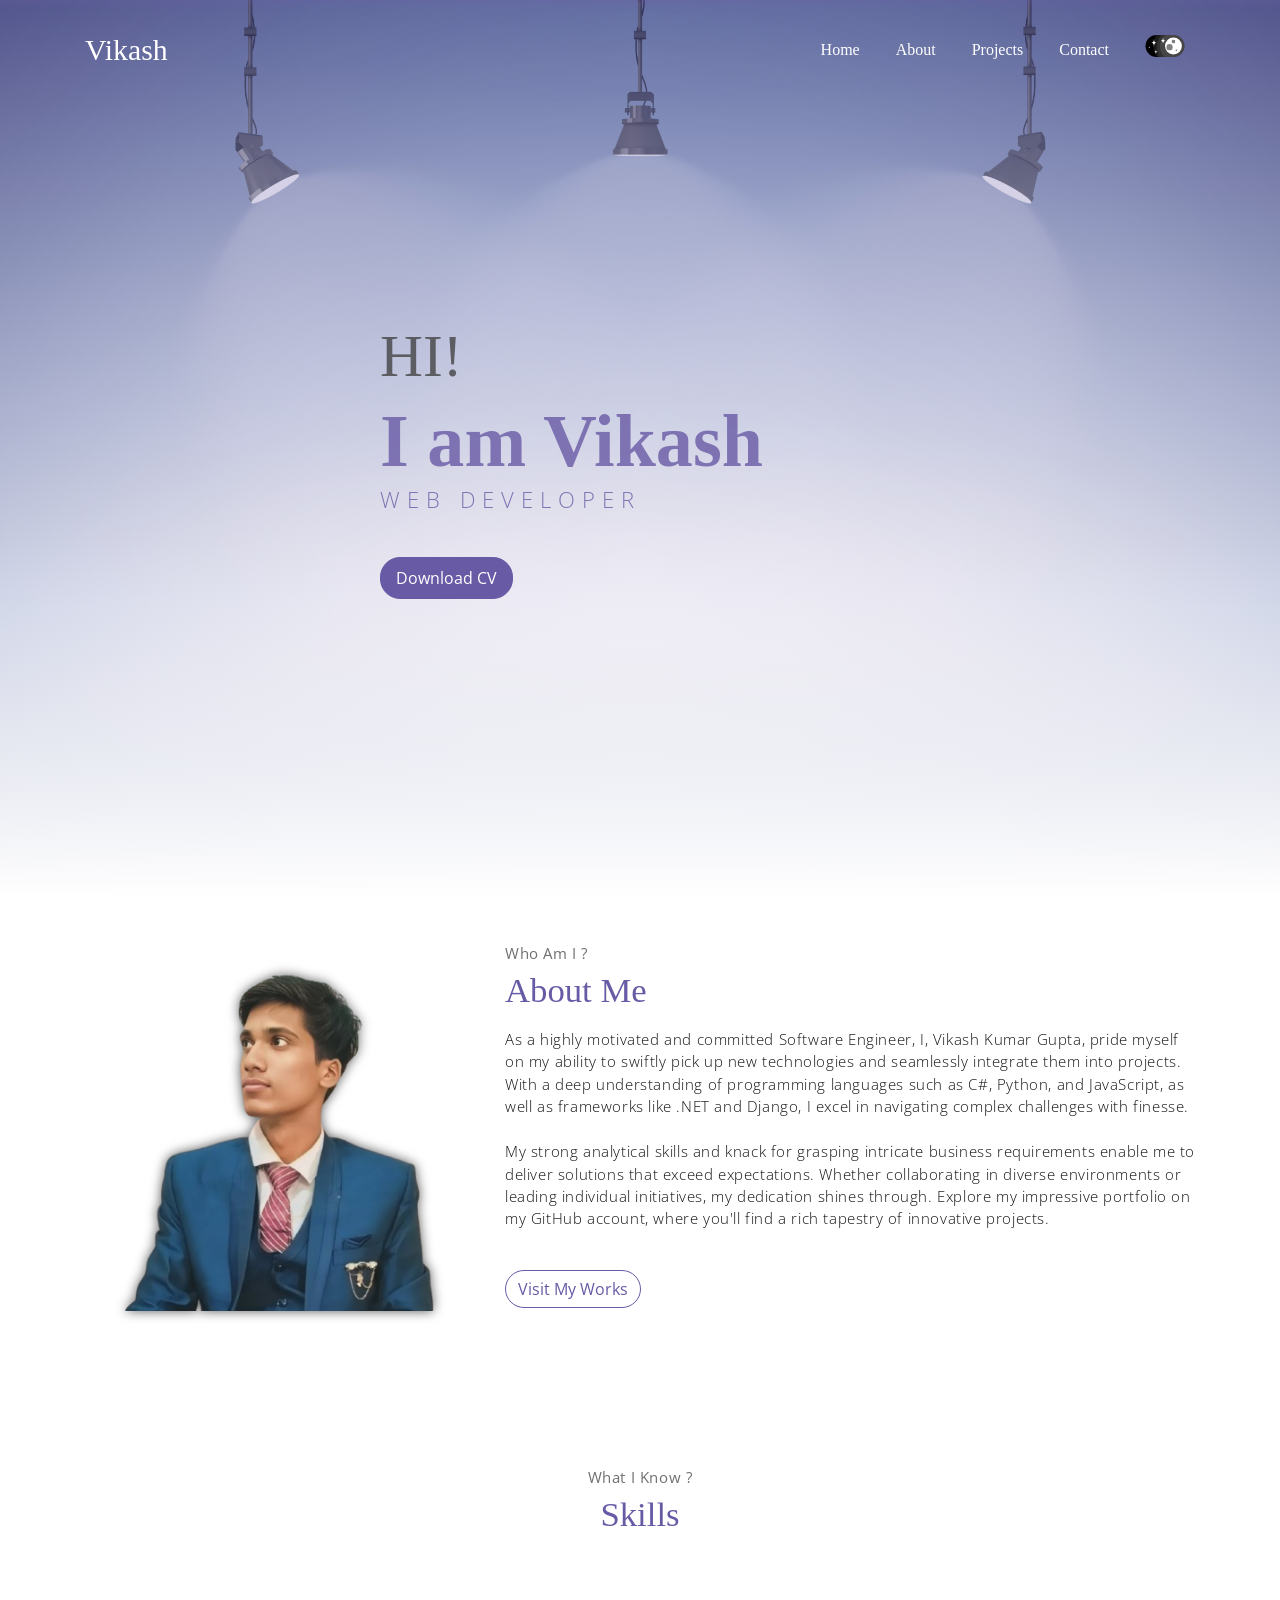
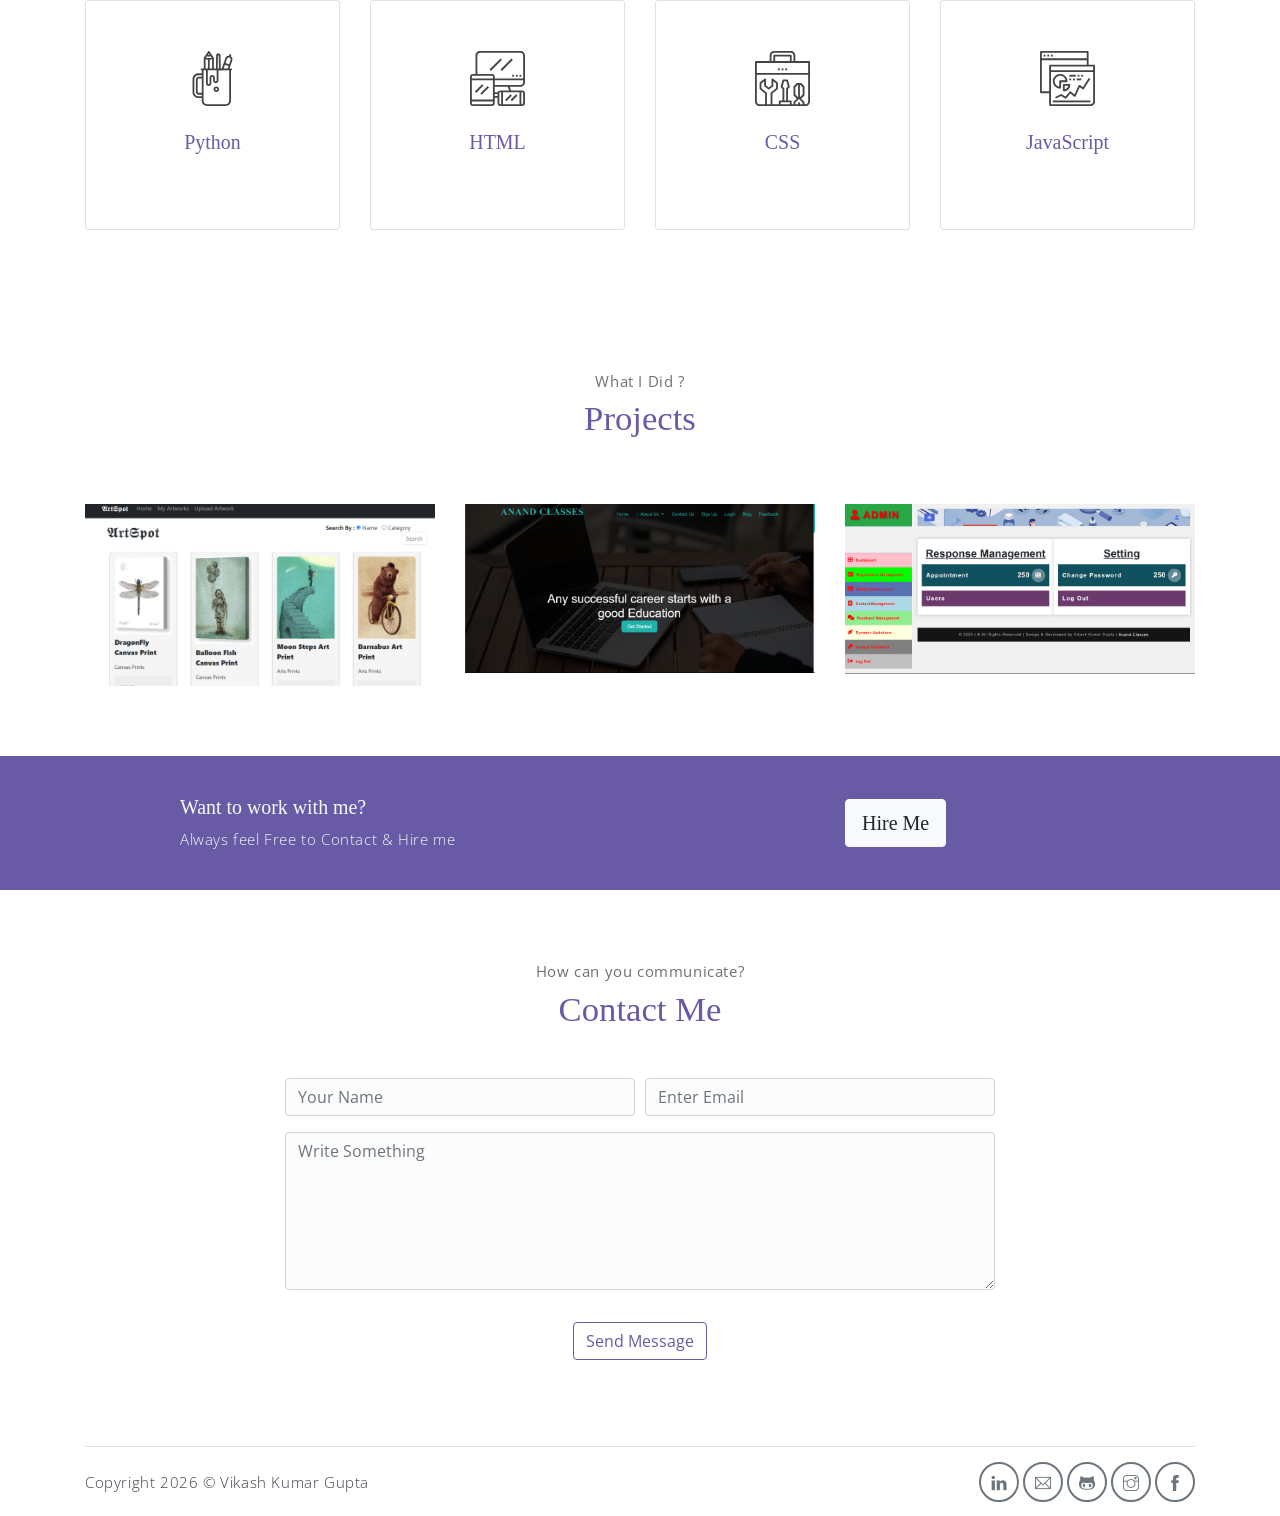
==== index.html @ 99cee287 "first commit" ====
<!DOCTYPE html>
<html lang="en">

<head>
    <meta charset="utf-8">
    <meta name="viewport" content="width=device-width, initial-scale=1, shrink-to-fit=no">
    <meta name="description" content="Vikash Kumar Gupta">
    <!-- <link rel="icon" href="assets/imgs/man.png"> -->
    <link rel="icon" href="assets/imgs/profile.png">
    <meta name="author" content="Devcrud">
    <title>Vikash Kumar Gupta</title>
    <!-- font icons -->
    <link rel="stylesheet" href="assets/vendors/themify-icons/css/themify-icons.css">
    <!-- Bootstrap + Meyawo main styles -->
    <link rel="stylesheet" href="assets/css/style.css">
    <link rel="stylesheet" href="assets/css/styleadv.css">
    <link rel="stylesheet" href="assets/css/styledarkbtn.css">
</head>

<body data-spy="scroll" data-target=".navbar" data-offset="40" id="home">

    <!-- Page Navbar -->
    <nav class="custom-navbar" data-spy="affix" data-offset-top="20">
        <div class="container">
            <a class="logo" href="https://vikashkumargupta.netlify.app">Vikash</a>
            <ul class="nav">
                <li class="item">
                    <a class="link" href="#home">Home</a>
                </li>
                <li class="item">
                    <a class="link" href="#about">About</a>
                </li>
                <li class="item">
                    <a class="link" href="#portfolio">Projects</a>
                </li>
                <li class="item">
                    <a class="link" href="#contact">Contact</a>
                </li>
              



                <li>
                    <!-- dark mood code start here -->
                    <!-- From Uiverse.io by RiccardoRapelli -->
                    <label class="switch">
                        <input id="darkToggle" type="checkbox" checked="darkTheme" />
                        <div class="slider round">
                            <div class="sun-moon">
                                <svg id="moon-dot-1" class="moon-dot" viewBox="0 0 100 100">
                                    <circle cx="50" cy="50" r="50"></circle>
                                </svg>
                                <svg id="moon-dot-2" class="moon-dot" viewBox="0 0 100 100">
                                    <circle cx="50" cy="50" r="50"></circle>
                                </svg>
                                <svg id="moon-dot-3" class="moon-dot" viewBox="0 0 100 100">
                                    <circle cx="50" cy="50" r="50"></circle>
                                </svg>
                                <svg id="light-ray-1" class="light-ray" viewBox="0 0 100 100">
                                    <circle cx="50" cy="50" r="50"></circle>
                                </svg>
                                <svg id="light-ray-2" class="light-ray" viewBox="0 0 100 100">
                                    <circle cx="50" cy="50" r="50"></circle>
                                </svg>
                                <svg id="light-ray-3" class="light-ray" viewBox="0 0 100 100">
                                    <circle cx="50" cy="50" r="50"></circle>
                                </svg>

                                <svg id="cloud-1" class="cloud-dark" viewBox="0 0 100 100">
                                    <circle cx="50" cy="50" r="50"></circle>
                                </svg>
                                <svg id="cloud-2" class="cloud-dark" viewBox="0 0 100 100">
                                    <circle cx="50" cy="50" r="50"></circle>
                                </svg>
                                <svg id="cloud-3" class="cloud-dark" viewBox="0 0 100 100">
                                    <circle cx="50" cy="50" r="50"></circle>
                                </svg>
                                <svg id="cloud-4" class="cloud-light" viewBox="0 0 100 100">
                                    <circle cx="50" cy="50" r="50"></circle>
                                </svg>
                                <svg id="cloud-5" class="cloud-light" viewBox="0 0 100 100">
                                    <circle cx="50" cy="50" r="50"></circle>
                                </svg>
                                <svg id="cloud-6" class="cloud-light" viewBox="0 0 100 100">
                                    <circle cx="50" cy="50" r="50"></circle>
                                </svg>
                            </div>
                            <div class="stars">
                                <svg id="star-1" class="star" viewBox="0 0 20 20">
                                    <path
                                        d="M 0 10 C 10 10,10 10 ,0 10 C 10 10 , 10 10 , 10 20 C 10 10 , 10 10 , 20 10 C 10 10 , 10 10 , 10 0 C 10 10,10 10 ,0 10 Z">
                                    </path>
                                </svg>
                                <svg id="star-2" class="star" viewBox="0 0 20 20">
                                    <path
                                        d="M 0 10 C 10 10,10 10 ,0 10 C 10 10 , 10 10 , 10 20 C 10 10 , 10 10 , 20 10 C 10 10 , 10 10 , 10 0 C 10 10,10 10 ,0 10 Z">
                                    </path>
                                </svg>
                                <svg id="star-3" class="star" viewBox="0 0 20 20">
                                    <path
                                        d="M 0 10 C 10 10,10 10 ,0 10 C 10 10 , 10 10 , 10 20 C 10 10 , 10 10 , 20 10 C 10 10 , 10 10 , 10 0 C 10 10,10 10 ,0 10 Z">
                                    </path>
                                </svg>
                                <svg id="star-4" class="star" viewBox="0 0 20 20">
                                    <path
                                        d="M 0 10 C 10 10,10 10 ,0 10 C 10 10 , 10 10 , 10 20 C 10 10 , 10 10 , 20 10 C 10 10 , 10 10 , 10 0 C 10 10,10 10 ,0 10 Z">
                                    </path>
                                </svg>
                            </div>
                        </div>
                    </label>
                    <!-- dark mood btm code end here -->

                </li>


                <!-- <li class="item ml-md-3">
                    <a href="components.html" class="btn btn-primary">Components</a>
                </li> -->
            </ul>
            <a href="javascript:void(0)" id="nav-toggle" class="hamburger hamburger--elastic">
                <div class="hamburger-box">
                    <div class="hamburger-inner"></div>
                </div>
            </a>
        </div>
    </nav><!-- End of Page Navbar -->

    <!-- page header -->
    <header id="home" class="header">
        <div class="overlay"></div>
        <div class="header-content container">
            <h1 class="header-title">
                <span class="up">HI!</span>
                <span class="down">I am Vikash</span>
            </h1>
            <p class="header-subtitle"> WEB DEVELOPER</p>

            <a href="assets/pdf/VIKASH KUMAR GUPTA RESUME.pdf" download="assets/pdf/VIKASH KUMAR GUPTA RESUME.pdf">
                <button class="btn btn-primary">Download CV</button></a>
        </div>
    </header><!-- end of page header -->

    <!-- about section -->
    <section class="section pt-0" id="about">
        <!-- container -->
        <div class="container text-center">
            <!-- about wrapper -->
            <div class="about">
                <div class="about-img-holder">
                    <img src="assets/imgs/profile.png" class="about-img" style="filter:drop-shadow(0px 0px 6px#555)"
                        alt="VIKASH KUMAR GUPTA">
                </div>

                <div class="about-caption">
                    <br>
                    <p class="section-subtitle">Who Am I ?</p>
                    <h2 class="section-title mb-3">About Me</h2>
                    <p>
                        As a highly motivated and committed Software Engineer, I, Vikash Kumar Gupta, pride myself on my
                        ability to swiftly pick up new technologies and seamlessly integrate them into projects. With a
                        deep understanding of programming languages such as C#, Python, and JavaScript, as well as
                        frameworks like .NET and Django, I excel in navigating complex challenges with finesse.
                        <br><br>
                        My strong analytical skills and knack for grasping intricate business requirements enable me to
                        deliver solutions that exceed expectations. Whether collaborating in diverse environments or
                        leading individual initiatives, my dedication shines through. Explore my impressive portfolio on
                        my GitHub account, where you'll find a rich tapestry of innovative projects.
                    </p>
                    <a href="https://github.com/Vikashkgupta"> <button
                            class="btn-rounded btn btn-outline-primary mt-4">Visit My Works</button></a>
                </div>

            </div>
            <!-- end of about wrapper -->
        </div><!-- end of container -->
    </section> <!-- end of about section -->

    <!-- service section -->
    <section class="section" id="service">
        <div class="container text-center">
            <p class="section-subtitle">What I Know ?</p>
            <h6 class="section-title mb-6">Skills</h6>
            <!-- row -->
            <div class="row">
                <div class="col-md-6 col-lg-3">
                    <div class="service-card">
                        <div class="body">
                            <img src="assets/imgs/pencil-case.svg" alt="html" class="icon">
                            <h6 class="title">Python</h6>
                            <p class="subtitle">Python, Django, TKinter</p>
                        </div>
                    </div>
                </div>
                <div class="col-md-6 col-lg-3">
                    <div class="service-card">
                        <div class="body">
                            <img src="assets/imgs/responsive.svg" alt="python" class="icon">
                            <h6 class="title">HTML</h6>
                            <p class="subtitle">HTML5, Semantic HTML</p>
                        </div>
                    </div>
                </div>
                <div class="col-md-6 col-lg-3">
                    <div class="service-card">
                        <div class="body">
                            <img src="assets/imgs/toolbox.svg" alt="css" class="icon">
                            <h6 class="title">CSS</h6>
                            <p class="subtitle">CSS3, Bootstrap, Talwind CSS</p>
                        </div>
                    </div>
                </div>
                <div class="col-md-6 col-lg-3">
                    <div class="service-card">
                        <div class="body">
                            <img src="assets/imgs/analytics.svg" alt="js" class="icon">
                            <h6 class="title">JavaScript</h6>
                            <p class="subtitle">Core JS, React JS, Node JS, Next JS</p>
                        </div>
                    </div>
                </div>
            </div><!-- end of row -->
        </div>
    </section><!-- end of service section -->

    <!-- portfolio section -->
    <section class="section" id="portfolio">
        <div class="container text-center">
            <p class="section-subtitle">What I Did ?</p>
            <h6 class="section-title mb-6">Projects</h6>
            <!-- row -->
            <div class="row">



                <div class="col-md-4">
                    <a href="https://github.com/Vikashkgupta/ArtSpot" class="portfolio-card">
                        <img class="portfolio-card-img" src="assets/imgs/artspotss.png" class="img-responsive rounded"
                            alt="Download free bootstrap 4 landing page, free boootstrap 4 templates, Download free bootstrap 4.1 landing page, free boootstrap 4.1.1 templates, meyawo Landing page">
                        <span class="portfolio-card-overlay">
                            <span class="portfolio-card-caption">
                                <h4>ArtSpot</h5>
                                    <p class="font-weight-normal">Website</p>
                            </span>
                        </span>
                    </a>
                </div>

                <div class="col-md-4">
                    <a href="https://github.com/Vikashkgupta/Anand-Classes" class="portfolio-card">
                        <img src="assets/imgs/anandss.png" class="portfolio-card-img"
                            alt="Download free bootstrap 4 landing page, free boootstrap 4 templates, Download free bootstrap 4.1 landing page, free boootstrap 4.1.1 templates, meyawo Landing page">
                        <span class="portfolio-card-overlay">
                            <span class="portfolio-card-caption">
                                <h4>Anand Classes</h5>
                                    <p class="font-weight-normal">Website</p>
                            </span>
                        </span>
                    </a>
                </div>


                <div class="col-md-4">
                    <a href="https://github.com/Vikashkgupta/E-Village" class="portfolio-card">
                        <img class="portfolio-card-img" src="assets/imgs/evillagess.png" class="img-responsive rounded"
                            alt="Download free bootstrap 4 landing page, free boootstrap 4 templates, Download free bootstrap 4.1 landing page, free boootstrap 4.1.1 templates, meyawo Landing page">
                        <span class="portfolio-card-overlay">
                            <span class="portfolio-card-caption">
                                <h4>E-Village</h5>
                                    <p class="font-weight-normal">Website</p>
                            </span>
                        </span>
                    </a>
                </div>


            </div><!-- end of row -->
        </div><!-- end of container -->
    </section> <!-- end of portfolio section -->






    <!-- pricing section -->



    <!-- end of pricing section -->

    <!-- section -->
    <section class="section-sm bg-primary">
        <!-- container -->
        <div class="container text-center text-sm-left">
            <!-- row -->
            <div class="row align-items-center">
                <div class="col-sm offset-md-1 mb-4 mb-md-0">
                    <h6 class="title text-light">Want to work with me?</h6>
                    <p class="m-0 text-light">Always feel Free to Contact & Hire me</p>
                </div>
                <div class="col-sm offset-sm-2 offset-md-3">
                    <button onclick="location.href='mailto:vikashkumargupta1000@gmail.com'"
                        class="btn btn-lg my-font btn-light rounded">Hire Me</button>
                </div>
            </div> <!-- end of row -->
        </div> <!-- end of container -->
    </section> <!-- end of section -->

    <!-- testimonial section -->



    <!-- end of testimonial section -->

    <!-- blog section -->


    <!-- end of blog section -->





    <!-- contact section -->
    <section class="section" id="contact">
        <div class="container text-center">
            <p class="section-subtitle">How can you communicate?</p>
            <h6 class="section-title mb-5">Contact Me</h6>
            <!-- contact form -->
            <form action="" class="contact-form col-md-10 col-lg-8 m-auto">
                <div class="form-row">
                    <div class="form-group col-sm-6">
                        <input type="text" size="50" class="form-control" placeholder="Your Name" required>
                    </div>
                    <div class="form-group col-sm-6">
                        <input type="email" class="form-control" placeholder="Enter Email" requried>
                    </div>
                    <div class="form-group col-sm-12">
                        <textarea name="comment" id="comment" rows="6" class="form-control"
                            placeholder="Write Something"></textarea>
                    </div>
                    <div class="form-group col-sm-12 mt-3">
                        <input type="submit" value="Send Message" class="btn btn-outline-primary rounded">
                    </div>
                </div>
            </form><!-- end of contact form -->
        </div><!-- end of container -->
    </section><!-- end of contact section -->

    <!-- footer -->
    <div class="container">
        <footer class="footer">
            <p class="mb-0">Copyright
                <script>document.write(new Date().getFullYear())</script> &copy; <a
                    href="https://vikashkumargupta.netlify.app">Vikash Kumar Gupta</a>
            </p>
            <div class="social-links text-right m-auto ml-sm-auto">
                <a href="https://www.linkedin.com/in/vikash-kumar-gupta-505899295" class="link"><i
                        class="ti-linkedin"></i></a>
                <a href="mailto:vikashkumargupta1000@gmail.com" class="link"><i class="ti-email"></i></a>
                <a href="https://github.com/Vikashkgupta" class="link"><i class="ti-github"></i></a>
                <a href="https://instagram.com/_vikashkgupta" class="link"><i class="ti-instagram"></i></a>
                <a href="https://www.facebook.com/profile.php?id=100075236645191" class="link"><i
                        class="ti-facebook"></i></a>
            </div>
        </footer>
    </div> <!-- end of page footer -->

    <!-- core  -->
    <script src="assets/vendors/jquery/jquery-3.4.1.js"></script>
    <script src="assets/vendors/bootstrap/bootstrap.bundle.js"></script>

    <!-- bootstrap 3 affix -->
    <script src="assets/vendors/bootstrap/bootstrap.affix.js"></script>

    <!-- Custom js -->
    <script src="assets/js/script.js"></script>





</body>

</html>
---- assets/vendors/themify-icons/css/themify-icons.css ----
@font-face {
	font-family: 'themify';
	src:url("../fonts/themify.eot?-fvbane");
	src:url("../fonts/themify.eot?#iefix-fvbane") format("embedded-opentype"),
		url("../fonts/themify.woff?-fvbane") format("woff"),
		url("../fonts/themify.ttf?-fvbane") format("truetype"),
		url("../fonts/themify.svg?-fvbane#themify") format("svg");
	font-weight: normal;
	font-style: normal;
}

[class^="ti-"], [class*=" ti-"] {
	font-family: 'themify';
	speak: none;
	font-style: normal;
	font-weight: normal;
	font-variant: normal;
	text-transform: none;
	line-height: 1;

	/* Better Font Rendering =========== */
	-webkit-font-smoothing: antialiased;
	-moz-osx-font-smoothing: grayscale;
}

.ti-wand:before {
	content: "\e600";
}
.ti-volume:before {
	content: "\e601";
}
.ti-user:before {
	content: "\e602";
}
.ti-unlock:before {
	content: "\e603";
}
.ti-unlink:before {
	content: "\e604";
}
.ti-trash:before {
	content: "\e605";
}
.ti-thought:before {
	content: "\e606";
}
.ti-target:before {
	content: "\e607";
}
.ti-tag:before {
	content: "\e608";
}
.ti-tablet:before {
	content: "\e609";
}
.ti-star:before {
	content: "\e60a";
}
.ti-spray:before {
	content: "\e60b";
}
.ti-signal:before {
	content: "\e60c";
}
.ti-shopping-cart:before {
	content: "\e60d";
}
.ti-shopping-cart-full:before {
	content: "\e60e";
}
.ti-settings:before {
	content: "\e60f";
}
.ti-search:before {
	content: "\e610";
}
.ti-zoom-in:before {
	content: "\e611";
}
.ti-zoom-out:before {
	content: "\e612";
}
.ti-cut:before {
	content: "\e613";
}
.ti-ruler:before {
	content: "\e614";
}
.ti-ruler-pencil:before {
	content: "\e615";
}
.ti-ruler-alt:before {
	content: "\e616";
}
.ti-bookmark:before {
	content: "\e617";
}
.ti-bookmark-alt:before {
	content: "\e618";
}
.ti-reload:before {
	content: "\e619";
}
.ti-plus:before {
	content: "\e61a";
}
.ti-pin:before {
	content: "\e61b";
}
.ti-pencil:before {
	content: "\e61c";
}
.ti-pencil-alt:before {
	content: "\e61d";
}
.ti-paint-roller:before {
	content: "\e61e";
}
.ti-paint-bucket:before {
	content: "\e61f";
}
.ti-na:before {
	content: "\e620";
}
.ti-mobile:before {
	content: "\e621";
}
.ti-minus:before {
	content: "\e622";
}
.ti-medall:before {
	content: "\e623";
}
.ti-medall-alt:before {
	content: "\e624";
}
.ti-marker:before {
	content: "\e625";
}
.ti-marker-alt:before {
	content: "\e626";
}
.ti-arrow-up:before {
	content: "\e627";
}
.ti-arrow-right:before {
	content: "\e628";
}
.ti-arrow-left:before {
	content: "\e629";
}
.ti-arrow-down:before {
	content: "\e62a";
}
.ti-lock:before {
	content: "\e62b";
}
.ti-location-arrow:before {
	content: "\e62c";
}
.ti-link:before {
	content: "\e62d";
}
.ti-layout:before {
	content: "\e62e";
}
.ti-layers:before {
	content: "\e62f";
}
.ti-layers-alt:before {
	content: "\e630";
}
.ti-key:before {
	content: "\e631";
}
.ti-import:before {
	content: "\e632";
}
.ti-image:before {
	content: "\e633";
}
.ti-heart:before {
	content: "\e634";
}
.ti-heart-broken:before {
	content: "\e635";
}
.ti-hand-stop:before {
	content: "\e636";
}
.ti-hand-open:before {
	content: "\e637";
}
.ti-hand-drag:before {
	content: "\e638";
}
.ti-folder:before {
	content: "\e639";
}
.ti-flag:before {
	content: "\e63a";
}
.ti-flag-alt:before {
	content: "\e63b";
}
.ti-flag-alt-2:before {
	content: "\e63c";
}
.ti-eye:before {
	content: "\e63d";
}
.ti-export:before {
	content: "\e63e";
}
.ti-exchange-vertical:before {
	content: "\e63f";
}
.ti-desktop:before {
	content: "\e640";
}
.ti-cup:before {
	content: "\e641";
}
.ti-crown:before {
	content: "\e642";
}
.ti-comments:before {
	content: "\e643";
}
.ti-comment:before {
	content: "\e644";
}
.ti-comment-alt:before {
	content: "\e645";
}
.ti-close:before {
	content: "\e646";
}
.ti-clip:before {
	content: "\e647";
}
.ti-angle-up:before {
	content: "\e648";
}
.ti-angle-right:before {
	content: "\e649";
}
.ti-angle-left:before {
	content: "\e64a";
}
.ti-angle-down:before {
	content: "\e64b";
}
.ti-check:before {
	content: "\e64c";
}
.ti-check-box:before {
	content: "\e64d";
}
.ti-camera:before {
	content: "\e64e";
}
.ti-announcement:before {
	content: "\e64f";
}
.ti-brush:before {
	content: "\e650";
}
.ti-briefcase:before {
	content: "\e651";
}
.ti-bolt:before {
	content: "\e652";
}
.ti-bolt-alt:before {
	content: "\e653";
}
.ti-blackboard:before {
	content: "\e654";
}
.ti-bag:before {
	content: "\e655";
}
.ti-move:before {
	content: "\e656";
}
.ti-arrows-vertical:before {
	content: "\e657";
}
.ti-arrows-horizontal:before {
	content: "\e658";
}
.ti-fullscreen:before {
	content: "\e659";
}
.ti-arrow-top-right:before {
	content: "\e65a";
}
.ti-arrow-top-left:before {
	content: "\e65b";
}
.ti-arrow-circle-up:before {
	content: "\e65c";
}
.ti-arrow-circle-right:before {
	content: "\e65d";
}
.ti-arrow-circle-left:before {
	content: "\e65e";
}
.ti-arrow-circle-down:before {
	content: "\e65f";
}
.ti-angle-double-up:before {
	content: "\e660";
}
.ti-angle-double-right:before {
	content: "\e661";
}
.ti-angle-double-left:before {
	content: "\e662";
}
.ti-angle-double-down:before {
	content: "\e663";
}
.ti-zip:before {
	content: "\e664";
}
.ti-world:before {
	content: "\e665";
}
.ti-wheelchair:before {
	content: "\e666";
}
.ti-view-list:before {
	content: "\e667";
}
.ti-view-list-alt:before {
	content: "\e668";
}
.ti-view-grid:before {
	content: "\e669";
}
.ti-uppercase:before {
	content: "\e66a";
}
.ti-upload:before {
	content: "\e66b";
}
.ti-underline:before {
	content: "\e66c";
}
.ti-truck:before {
	content: "\e66d";
}
.ti-timer:before {
	content: "\e66e";
}
.ti-ticket:before {
	content: "\e66f";
}
.ti-thumb-up:before {
	content: "\e670";
}
.ti-thumb-down:before {
	content: "\e671";
}
.ti-text:before {
	content: "\e672";
}
.ti-stats-up:before {
	content: "\e673";
}
.ti-stats-down:before {
	content: "\e674";
}
.ti-split-v:before {
	content: "\e675";
}
.ti-split-h:before {
	content: "\e676";
}
.ti-smallcap:before {
	content: "\e677";
}
.ti-shine:before {
	content: "\e678";
}
.ti-shift-right:before {
	content: "\e679";
}
.ti-shift-left:before {
	content: "\e67a";
}
.ti-shield:before {
	content: "\e67b";
}
.ti-notepad:before {
	content: "\e67c";
}
.ti-server:before {
	content: "\e67d";
}
.ti-quote-right:before {
	content: "\e67e";
}
.ti-quote-left:before {
	content: "\e67f";
}
.ti-pulse:before {
	content: "\e680";
}
.ti-printer:before {
	content: "\e681";
}
.ti-power-off:before {
	content: "\e682";
}
.ti-plug:before {
	content: "\e683";
}
.ti-pie-chart:before {
	content: "\e684";
}
.ti-paragraph:before {
	content: "\e685";
}
.ti-panel:before {
	content: "\e686";
}
.ti-package:before {
	content: "\e687";
}
.ti-music:before {
	content: "\e688";
}
.ti-music-alt:before {
	content: "\e689";
}
.ti-mouse:before {
	content: "\e68a";
}
.ti-mouse-alt:before {
	content: "\e68b";
}
.ti-money:before {
	content: "\e68c";
}
.ti-microphone:before {
	content: "\e68d";
}
.ti-menu:before {
	content: "\e68e";
}
.ti-menu-alt:before {
	content: "\e68f";
}
.ti-map:before {
	content: "\e690";
}
.ti-map-alt:before {
	content: "\e691";
}
.ti-loop:before {
	content: "\e692";
}
.ti-location-pin:before {
	content: "\e693";
}
.ti-list:before {
	content: "\e694";
}
.ti-light-bulb:before {
	content: "\e695";
}
.ti-Italic:before {
	content: "\e696";
}
.ti-info:before {
	content: "\e697";
}
.ti-infinite:before {
	content: "\e698";
}
.ti-id-badge:before {
	content: "\e699";
}
.ti-hummer:before {
	content: "\e69a";
}
.ti-home:before {
	content: "\e69b";
}
.ti-help:before {
	content: "\e69c";
}
.ti-headphone:before {
	content: "\e69d";
}
.ti-harddrives:before {
	content: "\e69e";
}
.ti-harddrive:before {
	content: "\e69f";
}
.ti-gift:before {
	content: "\e6a0";
}
.ti-game:before {
	content: "\e6a1";
}
.ti-filter:before {
	content: "\e6a2";
}
.ti-files:before {
	content: "\e6a3";
}
.ti-file:before {
	content: "\e6a4";
}
.ti-eraser:before {
	content: "\e6a5";
}
.ti-envelope:before {
	content: "\e6a6";
}
.ti-download:before {
	content: "\e6a7";
}
.ti-direction:before {
	content: "\e6a8";
}
.ti-direction-alt:before {
	content: "\e6a9";
}
.ti-dashboard:before {
	content: "\e6aa";
}
.ti-control-stop:before {
	content: "\e6ab";
}
.ti-control-shuffle:before {
	content: "\e6ac";
}
.ti-control-play:before {
	content: "\e6ad";
}
.ti-control-pause:before {
	content: "\e6ae";
}
.ti-control-forward:before {
	content: "\e6af";
}
.ti-control-backward:before {
	content: "\e6b0";
}
.ti-cloud:before {
	content: "\e6b1";
}
.ti-cloud-up:before {
	content: "\e6b2";
}
.ti-cloud-down:before {
	content: "\e6b3";
}
.ti-clipboard:before {
	content: "\e6b4";
}
.ti-car:before {
	content: "\e6b5";
}
.ti-calendar:before {
	content: "\e6b6";
}
.ti-book:before {
	content: "\e6b7";
}
.ti-bell:before {
	content: "\e6b8";
}
.ti-basketball:before {
	content: "\e6b9";
}
.ti-bar-chart:before {
	content: "\e6ba";
}
.ti-bar-chart-alt:before {
	content: "\e6bb";
}
.ti-back-right:before {
	content: "\e6bc";
}
.ti-back-left:before {
	content: "\e6bd";
}
.ti-arrows-corner:before {
	content: "\e6be";
}
.ti-archive:before {
	content: "\e6bf";
}
.ti-anchor:before {
	content: "\e6c0";
}
.ti-align-right:before {
	content: "\e6c1";
}
.ti-align-left:before {
	content: "\e6c2";
}
.ti-align-justify:before {
	content: "\e6c3";
}
.ti-align-center:before {
	content: "\e6c4";
}
.ti-alert:before {
	content: "\e6c5";
}
.ti-alarm-clock:before {
	content: "\e6c6";
}
.ti-agenda:before {
	content: "\e6c7";
}
.ti-write:before {
	content: "\e6c8";
}
.ti-window:before {
	content: "\e6c9";
}
.ti-widgetized:before {
	content: "\e6ca";
}
.ti-widget:before {
	content: "\e6cb";
}
.ti-widget-alt:before {
	content: "\e6cc";
}
.ti-wallet:before {
	content: "\e6cd";
}
.ti-video-clapper:before {
	content: "\e6ce";
}
.ti-video-camera:before {
	content: "\e6cf";
}
.ti-vector:before {
	content: "\e6d0";
}
.ti-themify-logo:before {
	content: "\e6d1";
}
.ti-themify-favicon:before {
	content: "\e6d2";
}
.ti-themify-favicon-alt:before {
	content: "\e6d3";
}
.ti-support:before {
	content: "\e6d4";
}
.ti-stamp:before {
	content: "\e6d5";
}
.ti-split-v-alt:before {
	content: "\e6d6";
}
.ti-slice:before {
	content: "\e6d7";
}
.ti-shortcode:before {
	content: "\e6d8";
}
.ti-shift-right-alt:before {
	content: "\e6d9";
}
.ti-shift-left-alt:before {
	content: "\e6da";
}
.ti-ruler-alt-2:before {
	content: "\e6db";
}
.ti-receipt:before {
	content: "\e6dc";
}
.ti-pin2:before {
	content: "\e6dd";
}
.ti-pin-alt:before {
	content: "\e6de";
}
.ti-pencil-alt2:before {
	content: "\e6df";
}
.ti-palette:before {
	content: "\e6e0";
}
.ti-more:before {
	content: "\e6e1";
}
.ti-more-alt:before {
	content: "\e6e2";
}
.ti-microphone-alt:before {
	content: "\e6e3";
}
.ti-magnet:before {
	content: "\e6e4";
}
.ti-line-double:before {
	content: "\e6e5";
}
.ti-line-dotted:before {
	content: "\e6e6";
}
.ti-line-dashed:before {
	content: "\e6e7";
}
.ti-layout-width-full:before {
	content: "\e6e8";
}
.ti-layout-width-default:before {
	content: "\e6e9";
}
.ti-layout-width-default-alt:before {
	content: "\e6ea";
}
.ti-layout-tab:before {
	content: "\e6eb";
}
.ti-layout-tab-window:before {
	content: "\e6ec";
}
.ti-layout-tab-v:before {
	content: "\e6ed";
}
.ti-layout-tab-min:before {
	content: "\e6ee";
}
.ti-layout-slider:before {
	content: "\e6ef";
}
.ti-layout-slider-alt:before {
	content: "\e6f0";
}
.ti-layout-sidebar-right:before {
	content: "\e6f1";
}
.ti-layout-sidebar-none:before {
	content: "\e6f2";
}
.ti-layout-sidebar-left:before {
	content: "\e6f3";
}
.ti-layout-placeholder:before {
	content: "\e6f4";
}
.ti-layout-menu:before {
	content: "\e6f5";
}
.ti-layout-menu-v:before {
	content: "\e6f6";
}
.ti-layout-menu-separated:before {
	content: "\e6f7";
}
.ti-layout-menu-full:before {
	content: "\e6f8";
}
.ti-layout-media-right-alt:before {
	content: "\e6f9";
}
.ti-layout-media-right:before {
	content: "\e6fa";
}
.ti-layout-media-overlay:before {
	content: "\e6fb";
}
.ti-layout-media-overlay-alt:before {
	content: "\e6fc";
}
.ti-layout-media-overlay-alt-2:before {
	content: "\e6fd";
}
.ti-layout-media-left-alt:before {
	content: "\e6fe";
}
.ti-layout-media-left:before {
	content: "\e6ff";
}
.ti-layout-media-center-alt:before {
	content: "\e700";
}
.ti-layout-media-center:before {
	content: "\e701";
}
.ti-layout-list-thumb:before {
	content: "\e702";
}
.ti-layout-list-thumb-alt:before {
	content: "\e703";
}
.ti-layout-list-post:before {
	content: "\e704";
}
.ti-layout-list-large-image:before {
	content: "\e705";
}
.ti-layout-line-solid:before {
	content: "\e706";
}
.ti-layout-grid4:before {
	content: "\e707";
}
.ti-layout-grid3:before {
	content: "\e708";
}
.ti-layout-grid2:before {
	content: "\e709";
}
.ti-layout-grid2-thumb:before {
	content: "\e70a";
}
.ti-layout-cta-right:before {
	content: "\e70b";
}
.ti-layout-cta-left:before {
	content: "\e70c";
}
.ti-layout-cta-center:before {
	content: "\e70d";
}
.ti-layout-cta-btn-right:before {
	content: "\e70e";
}
.ti-layout-cta-btn-left:before {
	content: "\e70f";
}
.ti-layout-column4:before {
	content: "\e710";
}
.ti-layout-column3:before {
	content: "\e711";
}
.ti-layout-column2:before {
	content: "\e712";
}
.ti-layout-accordion-separated:before {
	content: "\e713";
}
.ti-layout-accordion-merged:before {
	content: "\e714";
}
.ti-layout-accordion-list:before {
	content: "\e715";
}
.ti-ink-pen:before {
	content: "\e716";
}
.ti-info-alt:before {
	content: "\e717";
}
.ti-help-alt:before {
	content: "\e718";
}
.ti-headphone-alt:before {
	content: "\e719";
}
.ti-hand-point-up:before {
	content: "\e71a";
}
.ti-hand-point-right:before {
	content: "\e71b";
}
.ti-hand-point-left:before {
	content: "\e71c";
}
.ti-hand-point-down:before {
	content: "\e71d";
}
.ti-gallery:before {
	content: "\e71e";
}
.ti-face-smile:before {
	content: "\e71f";
}
.ti-face-sad:before {
	content: "\e720";
}
.ti-credit-card:before {
	content: "\e721";
}
.ti-control-skip-forward:before {
	content: "\e722";
}
.ti-control-skip-backward:before {
	content: "\e723";
}
.ti-control-record:before {
	content: "\e724";
}
.ti-control-eject:before {
	content: "\e725";
}
.ti-comments-smiley:before {
	content: "\e726";
}
.ti-brush-alt:before {
	content: "\e727";
}
.ti-youtube:before {
	content: "\e728";
}
.ti-vimeo:before {
	content: "\e729";
}
.ti-twitter:before {
	content: "\e72a";
}
.ti-time:before {
	content: "\e72b";
}
.ti-tumblr:before {
	content: "\e72c";
}
.ti-skype:before {
	content: "\e72d";
}
.ti-share:before {
	content: "\e72e";
}
.ti-share-alt:before {
	content: "\e72f";
}
.ti-rocket:before {
	content: "\e730";
}
.ti-pinterest:before {
	content: "\e731";
}
.ti-new-window:before {
	content: "\e732";
}
.ti-microsoft:before {
	content: "\e733";
}
.ti-list-ol:before {
	content: "\e734";
}
.ti-linkedin:before {
	content: "\e735";
}
.ti-layout-sidebar-2:before {
	content: "\e736";
}
.ti-layout-grid4-alt:before {
	content: "\e737";
}
.ti-layout-grid3-alt:before {
	content: "\e738";
}
.ti-layout-grid2-alt:before {
	content: "\e739";
}
.ti-layout-column4-alt:before {
	content: "\e73a";
}
.ti-layout-column3-alt:before {
	content: "\e73b";
}
.ti-layout-column2-alt:before {
	content: "\e73c";
}
.ti-instagram:before {
	content: "\e73d";
}
.ti-google:before {
	content: "\e73e";
}
.ti-github:before {
	content: "\e73f";
}
.ti-flickr:before {
	content: "\e740";
}
.ti-facebook:before {
	content: "\e741";
}
.ti-dropbox:before {
	content: "\e742";
}
.ti-dribbble:before {
	content: "\e743";
}
.ti-apple:before {
	content: "\e744";
}
.ti-android:before {
	content: "\e745";
}
.ti-save:before {
	content: "\e746";
}
.ti-save-alt:before {
	content: "\e747";
}
.ti-yahoo:before {
	content: "\e748";
}
.ti-wordpress:before {
	content: "\e749";
}
.ti-vimeo-alt:before {
	content: "\e74a";
}
.ti-twitter-alt:before {
	content: "\e74b";
}
.ti-tumblr-alt:before {
	content: "\e74c";
}
.ti-trello:before {
	content: "\e74d";
}
.ti-stack-overflow:before {
	content: "\e74e";
}
.ti-soundcloud:before {
	content: "\e74f";
}
.ti-sharethis:before {
	content: "\e750";
}
.ti-sharethis-alt:before {
	content: "\e751";
}
.ti-reddit:before {
	content: "\e752";
}
.ti-pinterest-alt:before {
	content: "\e753";
}
.ti-microsoft-alt:before {
	content: "\e754";
}
.ti-linux:before {
	content: "\e755";
}
.ti-jsfiddle:before {
	content: "\e756";
}
.ti-joomla:before {
	content: "\e757";
}
.ti-html5:before {
	content: "\e758";
}
.ti-flickr-alt:before {
	content: "\e759";
}
.ti-email:before {
	content: "\e75a";
}
.ti-drupal:before {
	content: "\e75b";
}
.ti-dropbox-alt:before {
	content: "\e75c";
}
.ti-css3:before {
	content: "\e75d";
}
.ti-rss:before {
	content: "\e75e";
}
.ti-rss-alt:before {
	content: "\e75f";
}
---- assets/css/style.css ----
@charset "UTF-8";
/*!

=========================================================

* Coded by www.vikashkumargupta.netlify.app

=========================================================

*/
@import url("https://fonts.googleapis.com/css?family=Baloo+Paaji|Open+Sans:300,300i,400,400i,600,600i,700,700i");
:root {
  --blue: #1e549f;
  --indigo: #695aa6;
  --purple: #6f42c1;
  --pink: #e83e8c;
  --red: #ec185d;
  --orange: #ff6d02;
  --yellow: #ffc107;
  --green: #1bb74f;
  --teal: #20c997;
  --cyan: #17a2b8;
  --white: #fff;
  --gray: #6c757d;
  --gray-dark: #393e46;
  --primary: #695aa6;
  --secondary: #393e46;
  --success: #1bb74f;
  --info: #17a2b8;
  --warning: #ff6d02;
  --danger: #ec185d;
  --light: #f8f9fa;
  --dark: #212529;
  --breakpoint-xs: 0;
  --breakpoint-sm: 576px;
  --breakpoint-md: 768px;
  --breakpoint-lg: 992px;
  --breakpoint-xl: 1200px;
  --font-family-sans-serif: "Open Sans", sans-serif;
  --font-family-monospace: SFMono-Regular, Menlo, Monaco, Consolas, "Liberation Mono", "Courier New", monospace;
}

*,
*::before,
*::after {
  box-sizing: border-box;
}

html {
  font-family: sans-serif;
  line-height: 1.15;
  -webkit-text-size-adjust: 100%;
  -webkit-tap-highlight-color: rgba(0, 0, 0, 0);
}

article, aside, figcaption, figure, footer, header, hgroup, main, nav, section {
  display: block;
}

body {
  margin: 0;
  font-family: "Open Sans", sans-serif;
  font-size: 1rem;
  font-weight: 400;
  line-height: 1.5;
  color: #212529;
  text-align: left;
  background-color: #fff;
}

[tabindex="-1"]:focus {
  outline: 0 !important;
}

hr {
  box-sizing: content-box;
  height: 0;
  overflow: visible;
}

h1, h2, h3, h4, h5, h6 {
  margin-top: 0;
  margin-bottom: 0.5rem;
}

p {
  margin-top: 0;
  margin-bottom: 1rem;
}

abbr[title],
abbr[data-original-title] {
  text-decoration: underline;
  -webkit-text-decoration: underline dotted;
          text-decoration: underline dotted;
  cursor: help;
  border-bottom: 0;
  -webkit-text-decoration-skip-ink: none;
          text-decoration-skip-ink: none;
}

address {
  margin-bottom: 1rem;
  font-style: normal;
  line-height: inherit;
}

ol,
ul,
dl {
  margin-top: 0;
  margin-bottom: 1rem;
}

ol ol,
ul ul,
ol ul,
ul ol {
  margin-bottom: 0;
}

dt {
  font-weight: 700;
}

dd {
  margin-bottom: .5rem;
  margin-left: 0;
}

blockquote {
  margin: 0 0 1rem;
}

b,
strong {
  font-weight: bolder;
}

small {
  font-size: 80%;
}

sub,
sup {
  position: relative;
  font-size: 75%;
  line-height: 0;
  vertical-align: baseline;
}

sub {
  bottom: -.25em;
}

sup {
  top: -.5em;
}

a {
  color: #695aa6;
  text-decoration: none;
  background-color: transparent;
}

a:hover {
  color: #493f75;
  text-decoration: none;
}

a:not([href]):not([tabindex]) {
  color: inherit;
  text-decoration: none;
}

a:not([href]):not([tabindex]):hover, a:not([href]):not([tabindex]):focus {
  color: inherit;
  text-decoration: none;
}

a:not([href]):not([tabindex]):focus {
  outline: 0;
}

pre,
code,
kbd,
samp {
  font-family: SFMono-Regular, Menlo, Monaco, Consolas, "Liberation Mono", "Courier New", monospace;
  font-size: 1em;
}

pre {
  margin-top: 0;
  margin-bottom: 1rem;
  overflow: auto;
}

figure {
  margin: 0 0 1rem;
}

img {
  vertical-align: middle;
  border-style: none;
}

svg {
  overflow: hidden;
  vertical-align: middle;
}

table {
  border-collapse: collapse;
}

caption {
  padding-top: 0.75rem;
  padding-bottom: 0.75rem;
  color: #6c757d;
  text-align: left;
  caption-side: bottom;
}

th {
  text-align: inherit;
}

label {
  display: inline-block;
  margin-bottom: 0.5rem;
}

button {
  border-radius: 0;
}

button:focus {
  outline: 1px dotted;
  outline: 5px auto -webkit-focus-ring-color;
}

input,
button,
select,
optgroup,
textarea {
  margin: 0;
  font-family: inherit;
  font-size: inherit;
  line-height: inherit;
}

button,
input {
  overflow: visible;
}

button,
select {
  text-transform: none;
}

select {
  word-wrap: normal;
}

button,
[type="button"],
[type="reset"],
[type="submit"] {
  -webkit-appearance: button;
}

button:not(:disabled),
[type="button"]:not(:disabled),
[type="reset"]:not(:disabled),
[type="submit"]:not(:disabled) {
  cursor: pointer;
}

button::-moz-focus-inner,
[type="button"]::-moz-focus-inner,
[type="reset"]::-moz-focus-inner,
[type="submit"]::-moz-focus-inner {
  padding: 0;
  border-style: none;
}

input[type="radio"],
input[type="checkbox"] {
  box-sizing: border-box;
  padding: 0;
}

input[type="date"],
input[type="time"],
input[type="datetime-local"],
input[type="month"] {
  -webkit-appearance: listbox;
}

textarea {
  overflow: auto;
  resize: vertical;
}

fieldset {
  min-width: 0;
  padding: 0;
  margin: 0;
  border: 0;
}

legend {
  display: block;
  width: 100%;
  max-width: 100%;
  padding: 0;
  margin-bottom: .5rem;
  font-size: 1.5rem;
  line-height: inherit;
  color: inherit;
  white-space: normal;
}

progress {
  vertical-align: baseline;
}

[type="number"]::-webkit-inner-spin-button,
[type="number"]::-webkit-outer-spin-button {
  height: auto;
}

[type="search"] {
  outline-offset: -2px;
  -webkit-appearance: none;
}

[type="search"]::-webkit-search-decoration {
  -webkit-appearance: none;
}

::-webkit-file-upload-button {
  font: inherit;
  -webkit-appearance: button;
}

output {
  display: inline-block;
}

summary {
  display: list-item;
  cursor: pointer;
}

template {
  display: none;
}

[hidden] {
  display: none !important;
}

h1, h2, h3, h4, h5, h6,
.h1, .h2, .h3, .h4, .h5, .h6 {
  margin-bottom: 0.5rem;
  font-weight: 500;
  line-height: 1.2;
}

h1, .h1 {
  font-size: 2.5rem;
}

h2, .h2 {
  font-size: 2rem;
}

h3, .h3 {
  font-size: 1.75rem;
}

h4, .h4 {
  font-size: 1.5rem;
}

h5, .h5 {
  font-size: 1.25rem;
}

h6, .h6 {
  font-size: 1rem;
}

.lead {
  font-size: 1.25rem;
  font-weight: 300;
}

.display-1 {
  font-size: 6rem;
  font-weight: 300;
  line-height: 1.2;
}

.display-2 {
  font-size: 5.5rem;
  font-weight: 300;
  line-height: 1.2;
}

.display-3 {
  font-size: 4.5rem;
  font-weight: 300;
  line-height: 1.2;
}

.display-4 {
  font-size: 3.5rem;
  font-weight: 300;
  line-height: 1.2;
}

hr {
  margin-top: 1rem;
  margin-bottom: 1rem;
  border: 0;
  border-top: 1px solid rgba(0, 0, 0, 0.1);
}

small,
.small {
  font-size: 80%;
  font-weight: 400;
}

mark,
.mark {
  padding: 0.2em;
  background-color: #fcf8e3;
}

.list-unstyled {
  padding-left: 0;
  list-style: none;
}

.list-inline {
  padding-left: 0;
  list-style: none;
}

.list-inline-item {
  display: inline-block;
}

.list-inline-item:not(:last-child) {
  margin-right: 0.5rem;
}

.initialism {
  font-size: 90%;
  text-transform: uppercase;
}

.blockquote {
  margin-bottom: 1rem;
  font-size: 1.25rem;
}

.blockquote-footer {
  display: block;
  font-size: 80%;
  color: #6c757d;
}

.blockquote-footer::before {
  content: "\2014\00A0";
}

.img-fluid {
  max-width: 100%;
  height: auto;
}

.img-thumbnail {
  padding: 0.25rem;
  background-color: #fff;
  border: 1px solid #dee2e6;
  border-radius: 0.25rem;
  max-width: 100%;
  height: auto;
}

.figure {
  display: inline-block;
}

.figure-img {
  margin-bottom: 0.5rem;
  line-height: 1;
}

.figure-caption {
  font-size: 90%;
  color: #6c757d;
}

code {
  font-size: 87.5%;
  color: #e83e8c;
  word-break: break-word;
}

a > code {
  color: inherit;
}

kbd {
  padding: 0.2rem 0.4rem;
  font-size: 87.5%;
  color: #fff;
  background-color: #212529;
  border-radius: 0.2rem;
}

kbd kbd {
  padding: 0;
  font-size: 100%;
  font-weight: 700;
}

pre {
  display: block;
  font-size: 87.5%;
  color: #212529;
}

pre code {
  font-size: inherit;
  color: inherit;
  word-break: normal;
}

.pre-scrollable {
  max-height: 340px;
  overflow-y: scroll;
}

.container {
  width: 100%;
  padding-right: 15px;
  padding-left: 15px;
  margin-right: auto;
  margin-left: auto;
}

@media (min-width: 576px) {
  .container {
    max-width: 540px;
  }
}

@media (min-width: 768px) {
  .container {
    max-width: 720px;
  }
}

@media (min-width: 992px) {
  .container {
    max-width: 960px;
  }
}

@media (min-width: 1200px) {
  .container {
    max-width: 1140px;
  }
}

.container-fluid {
  width: 100%;
  padding-right: 15px;
  padding-left: 15px;
  margin-right: auto;
  margin-left: auto;
}

.row {
  display: -webkit-box;
  display: -webkit-flex;
  display: -ms-flexbox;
  display: flex;
  -webkit-flex-wrap: wrap;
      -ms-flex-wrap: wrap;
          flex-wrap: wrap;
  margin-right: -15px;
  margin-left: -15px;
}

.no-gutters {
  margin-right: 0;
  margin-left: 0;
}

.no-gutters > .col,
.no-gutters > [class*="col-"] {
  padding-right: 0;
  padding-left: 0;
}

.col-1, .col-2, .col-3, .col-4, .col-5, .col-6, .col-7, .col-8, .col-9, .col-10, .col-11, .col-12, .col,
.col-auto, .col-sm-1, .col-sm-2, .col-sm-3, .col-sm-4, .col-sm-5, .col-sm-6, .col-sm-7, .col-sm-8, .col-sm-9, .col-sm-10, .col-sm-11, .col-sm-12, .col-sm,
.col-sm-auto, .col-md-1, .col-md-2, .col-md-3, .col-md-4, .col-md-5, .col-md-6, .col-md-7, .col-md-8, .col-md-9, .col-md-10, .col-md-11, .col-md-12, .col-md,
.col-md-auto, .col-lg-1, .col-lg-2, .col-lg-3, .col-lg-4, .col-lg-5, .col-lg-6, .col-lg-7, .col-lg-8, .col-lg-9, .col-lg-10, .col-lg-11, .col-lg-12, .col-lg,
.col-lg-auto, .col-xl-1, .col-xl-2, .col-xl-3, .col-xl-4, .col-xl-5, .col-xl-6, .col-xl-7, .col-xl-8, .col-xl-9, .col-xl-10, .col-xl-11, .col-xl-12, .col-xl,
.col-xl-auto {
  position: relative;
  width: 100%;
  padding-right: 15px;
  padding-left: 15px;
}

.col {
  -webkit-flex-basis: 0;
      -ms-flex-preferred-size: 0;
          flex-basis: 0;
  -webkit-box-flex: 1;
  -webkit-flex-grow: 1;
      -ms-flex-positive: 1;
          flex-grow: 1;
  max-width: 100%;
}

.col-auto {
  -webkit-box-flex: 0;
  -webkit-flex: 0 0 auto;
      -ms-flex: 0 0 auto;
          flex: 0 0 auto;
  width: auto;
  max-width: 100%;
}

.col-1 {
  -webkit-box-flex: 0;
  -webkit-flex: 0 0 8.33333%;
      -ms-flex: 0 0 8.33333%;
          flex: 0 0 8.33333%;
  max-width: 8.33333%;
}

.col-2 {
  -webkit-box-flex: 0;
  -webkit-flex: 0 0 16.66667%;
      -ms-flex: 0 0 16.66667%;
          flex: 0 0 16.66667%;
  max-width: 16.66667%;
}

.col-3 {
  -webkit-box-flex: 0;
  -webkit-flex: 0 0 25%;
      -ms-flex: 0 0 25%;
          flex: 0 0 25%;
  max-width: 25%;
}

.col-4 {
  -webkit-box-flex: 0;
  -webkit-flex: 0 0 33.33333%;
      -ms-flex: 0 0 33.33333%;
          flex: 0 0 33.33333%;
  max-width: 33.33333%;
}

.col-5 {
  -webkit-box-flex: 0;
  -webkit-flex: 0 0 41.66667%;
      -ms-flex: 0 0 41.66667%;
          flex: 0 0 41.66667%;
  max-width: 41.66667%;
}

.col-6 {
  -webkit-box-flex: 0;
  -webkit-flex: 0 0 50%;
      -ms-flex: 0 0 50%;
          flex: 0 0 50%;
  max-width: 50%;
}

.col-7 {
  -webkit-box-flex: 0;
  -webkit-flex: 0 0 58.33333%;
      -ms-flex: 0 0 58.33333%;
          flex: 0 0 58.33333%;
  max-width: 58.33333%;
}

.col-8 {
  -webkit-box-flex: 0;
  -webkit-flex: 0 0 66.66667%;
      -ms-flex: 0 0 66.66667%;
          flex: 0 0 66.66667%;
  max-width: 66.66667%;
}

.col-9 {
  -webkit-box-flex: 0;
  -webkit-flex: 0 0 75%;
      -ms-flex: 0 0 75%;
          flex: 0 0 75%;
  max-width: 75%;
}

.col-10 {
  -webkit-box-flex: 0;
  -webkit-flex: 0 0 83.33333%;
      -ms-flex: 0 0 83.33333%;
          flex: 0 0 83.33333%;
  max-width: 83.33333%;
}

.col-11 {
  -webkit-box-flex: 0;
  -webkit-flex: 0 0 91.66667%;
      -ms-flex: 0 0 91.66667%;
          flex: 0 0 91.66667%;
  max-width: 91.66667%;
}

.col-12 {
  -webkit-box-flex: 0;
  -webkit-flex: 0 0 100%;
      -ms-flex: 0 0 100%;
          flex: 0 0 100%;
  max-width: 100%;
}

.order-first {
  -webkit-box-ordinal-group: 0;
  -webkit-order: -1;
      -ms-flex-order: -1;
          order: -1;
}

.order-last {
  -webkit-box-ordinal-group: 14;
  -webkit-order: 13;
      -ms-flex-order: 13;
          order: 13;
}

.order-0 {
  -webkit-box-ordinal-group: 1;
  -webkit-order: 0;
      -ms-flex-order: 0;
          order: 0;
}

.order-1 {
  -webkit-box-ordinal-group: 2;
  -webkit-order: 1;
      -ms-flex-order: 1;
          order: 1;
}

.order-2 {
  -webkit-box-ordinal-group: 3;
  -webkit-order: 2;
      -ms-flex-order: 2;
          order: 2;
}

.order-3 {
  -webkit-box-ordinal-group: 4;
  -webkit-order: 3;
      -ms-flex-order: 3;
          order: 3;
}

.order-4 {
  -webkit-box-ordinal-group: 5;
  -webkit-order: 4;
      -ms-flex-order: 4;
          order: 4;
}

.order-5 {
  -webkit-box-ordinal-group: 6;
  -webkit-order: 5;
      -ms-flex-order: 5;
          order: 5;
}

.order-6 {
  -webkit-box-ordinal-group: 7;
  -webkit-order: 6;
      -ms-flex-order: 6;
          order: 6;
}

.order-7 {
  -webkit-box-ordinal-group: 8;
  -webkit-order: 7;
      -ms-flex-order: 7;
          order: 7;
}

.order-8 {
  -webkit-box-ordinal-group: 9;
  -webkit-order: 8;
      -ms-flex-order: 8;
          order: 8;
}

.order-9 {
  -webkit-box-ordinal-group: 10;
  -webkit-order: 9;
      -ms-flex-order: 9;
          order: 9;
}

.order-10 {
  -webkit-box-ordinal-group: 11;
  -webkit-order: 10;
      -ms-flex-order: 10;
          order: 10;
}

.order-11 {
  -webkit-box-ordinal-group: 12;
  -webkit-order: 11;
      -ms-flex-order: 11;
          order: 11;
}

.order-12 {
  -webkit-box-ordinal-group: 13;
  -webkit-order: 12;
      -ms-flex-order: 12;
          order: 12;
}

.offset-1 {
  margin-left: 8.33333%;
}

.offset-2 {
  margin-left: 16.66667%;
}

.offset-3 {
  margin-left: 25%;
}

.offset-4 {
  margin-left: 33.33333%;
}

.offset-5 {
  margin-left: 41.66667%;
}

.offset-6 {
  margin-left: 50%;
}

.offset-7 {
  margin-left: 58.33333%;
}

.offset-8 {
  margin-left: 66.66667%;
}

.offset-9 {
  margin-left: 75%;
}

.offset-10 {
  margin-left: 83.33333%;
}

.offset-11 {
  margin-left: 91.66667%;
}

@media (min-width: 576px) {
  .col-sm {
    -webkit-flex-basis: 0;
        -ms-flex-preferred-size: 0;
            flex-basis: 0;
    -webkit-box-flex: 1;
    -webkit-flex-grow: 1;
        -ms-flex-positive: 1;
            flex-grow: 1;
    max-width: 100%;
  }
  .col-sm-auto {
    -webkit-box-flex: 0;
    -webkit-flex: 0 0 auto;
        -ms-flex: 0 0 auto;
            flex: 0 0 auto;
    width: auto;
    max-width: 100%;
  }
  .col-sm-1 {
    -webkit-box-flex: 0;
    -webkit-flex: 0 0 8.33333%;
        -ms-flex: 0 0 8.33333%;
            flex: 0 0 8.33333%;
    max-width: 8.33333%;
  }
  .col-sm-2 {
    -webkit-box-flex: 0;
    -webkit-flex: 0 0 16.66667%;
        -ms-flex: 0 0 16.66667%;
            flex: 0 0 16.66667%;
    max-width: 16.66667%;
  }
  .col-sm-3 {
    -webkit-box-flex: 0;
    -webkit-flex: 0 0 25%;
        -ms-flex: 0 0 25%;
            flex: 0 0 25%;
    max-width: 25%;
  }
  .col-sm-4 {
    -webkit-box-flex: 0;
    -webkit-flex: 0 0 33.33333%;
        -ms-flex: 0 0 33.33333%;
            flex: 0 0 33.33333%;
    max-width: 33.33333%;
  }
  .col-sm-5 {
    -webkit-box-flex: 0;
    -webkit-flex: 0 0 41.66667%;
        -ms-flex: 0 0 41.66667%;
            flex: 0 0 41.66667%;
    max-width: 41.66667%;
  }
  .col-sm-6 {
    -webkit-box-flex: 0;
    -webkit-flex: 0 0 50%;
        -ms-flex: 0 0 50%;
            flex: 0 0 50%;
    max-width: 50%;
  }
  .col-sm-7 {
    -webkit-box-flex: 0;
    -webkit-flex: 0 0 58.33333%;
        -ms-flex: 0 0 58.33333%;
            flex: 0 0 58.33333%;
    max-width: 58.33333%;
  }
  .col-sm-8 {
    -webkit-box-flex: 0;
    -webkit-flex: 0 0 66.66667%;
        -ms-flex: 0 0 66.66667%;
            flex: 0 0 66.66667%;
    max-width: 66.66667%;
  }
  .col-sm-9 {
    -webkit-box-flex: 0;
    -webkit-flex: 0 0 75%;
        -ms-flex: 0 0 75%;
            flex: 0 0 75%;
    max-width: 75%;
  }
  .col-sm-10 {
    -webkit-box-flex: 0;
    -webkit-flex: 0 0 83.33333%;
        -ms-flex: 0 0 83.33333%;
            flex: 0 0 83.33333%;
    max-width: 83.33333%;
  }
  .col-sm-11 {
    -webkit-box-flex: 0;
    -webkit-flex: 0 0 91.66667%;
        -ms-flex: 0 0 91.66667%;
            flex: 0 0 91.66667%;
    max-width: 91.66667%;
  }
  .col-sm-12 {
    -webkit-box-flex: 0;
    -webkit-flex: 0 0 100%;
        -ms-flex: 0 0 100%;
            flex: 0 0 100%;
    max-width: 100%;
  }
  .order-sm-first {
    -webkit-box-ordinal-group: 0;
    -webkit-order: -1;
        -ms-flex-order: -1;
            order: -1;
  }
  .order-sm-last {
    -webkit-box-ordinal-group: 14;
    -webkit-order: 13;
        -ms-flex-order: 13;
            order: 13;
  }
  .order-sm-0 {
    -webkit-box-ordinal-group: 1;
    -webkit-order: 0;
        -ms-flex-order: 0;
            order: 0;
  }
  .order-sm-1 {
    -webkit-box-ordinal-group: 2;
    -webkit-order: 1;
        -ms-flex-order: 1;
            order: 1;
  }
  .order-sm-2 {
    -webkit-box-ordinal-group: 3;
    -webkit-order: 2;
        -ms-flex-order: 2;
            order: 2;
  }
  .order-sm-3 {
    -webkit-box-ordinal-group: 4;
    -webkit-order: 3;
        -ms-flex-order: 3;
            order: 3;
  }
  .order-sm-4 {
    -webkit-box-ordinal-group: 5;
    -webkit-order: 4;
        -ms-flex-order: 4;
            order: 4;
  }
  .order-sm-5 {
    -webkit-box-ordinal-group: 6;
    -webkit-order: 5;
        -ms-flex-order: 5;
            order: 5;
  }
  .order-sm-6 {
    -webkit-box-ordinal-group: 7;
    -webkit-order: 6;
        -ms-flex-order: 6;
            order: 6;
  }
  .order-sm-7 {
    -webkit-box-ordinal-group: 8;
    -webkit-order: 7;
        -ms-flex-order: 7;
            order: 7;
  }
  .order-sm-8 {
    -webkit-box-ordinal-group: 9;
    -webkit-order: 8;
        -ms-flex-order: 8;
            order: 8;
  }
  .order-sm-9 {
    -webkit-box-ordinal-group: 10;
    -webkit-order: 9;
        -ms-flex-order: 9;
            order: 9;
  }
  .order-sm-10 {
    -webkit-box-ordinal-group: 11;
    -webkit-order: 10;
        -ms-flex-order: 10;
            order: 10;
  }
  .order-sm-11 {
    -webkit-box-ordinal-group: 12;
    -webkit-order: 11;
        -ms-flex-order: 11;
            order: 11;
  }
  .order-sm-12 {
    -webkit-box-ordinal-group: 13;
    -webkit-order: 12;
        -ms-flex-order: 12;
            order: 12;
  }
  .offset-sm-0 {
    margin-left: 0;
  }
  .offset-sm-1 {
    margin-left: 8.33333%;
  }
  .offset-sm-2 {
    margin-left: 16.66667%;
  }
  .offset-sm-3 {
    margin-left: 25%;
  }
  .offset-sm-4 {
    margin-left: 33.33333%;
  }
  .offset-sm-5 {
    margin-left: 41.66667%;
  }
  .offset-sm-6 {
    margin-left: 50%;
  }
  .offset-sm-7 {
    margin-left: 58.33333%;
  }
  .offset-sm-8 {
    margin-left: 66.66667%;
  }
  .offset-sm-9 {
    margin-left: 75%;
  }
  .offset-sm-10 {
    margin-left: 83.33333%;
  }
  .offset-sm-11 {
    margin-left: 91.66667%;
  }
}

@media (min-width: 768px) {
  .col-md {
    -webkit-flex-basis: 0;
        -ms-flex-preferred-size: 0;
            flex-basis: 0;
    -webkit-box-flex: 1;
    -webkit-flex-grow: 1;
        -ms-flex-positive: 1;
            flex-grow: 1;
    max-width: 100%;
  }
  .col-md-auto {
    -webkit-box-flex: 0;
    -webkit-flex: 0 0 auto;
        -ms-flex: 0 0 auto;
            flex: 0 0 auto;
    width: auto;
    max-width: 100%;
  }
  .col-md-1 {
    -webkit-box-flex: 0;
    -webkit-flex: 0 0 8.33333%;
        -ms-flex: 0 0 8.33333%;
            flex: 0 0 8.33333%;
    max-width: 8.33333%;
  }
  .col-md-2 {
    -webkit-box-flex: 0;
    -webkit-flex: 0 0 16.66667%;
        -ms-flex: 0 0 16.66667%;
            flex: 0 0 16.66667%;
    max-width: 16.66667%;
  }
  .col-md-3 {
    -webkit-box-flex: 0;
    -webkit-flex: 0 0 25%;
        -ms-flex: 0 0 25%;
            flex: 0 0 25%;
    max-width: 25%;
  }
  .col-md-4 {
    -webkit-box-flex: 0;
    -webkit-flex: 0 0 33.33333%;
        -ms-flex: 0 0 33.33333%;
            flex: 0 0 33.33333%;
    max-width: 33.33333%;
  }
  .col-md-5 {
    -webkit-box-flex: 0;
    -webkit-flex: 0 0 41.66667%;
        -ms-flex: 0 0 41.66667%;
            flex: 0 0 41.66667%;
    max-width: 41.66667%;
  }
  .col-md-6 {
    -webkit-box-flex: 0;
    -webkit-flex: 0 0 50%;
        -ms-flex: 0 0 50%;
            flex: 0 0 50%;
    max-width: 50%;
  }
  .col-md-7 {
    -webkit-box-flex: 0;
    -webkit-flex: 0 0 58.33333%;
        -ms-flex: 0 0 58.33333%;
            flex: 0 0 58.33333%;
    max-width: 58.33333%;
  }
  .col-md-8 {
    -webkit-box-flex: 0;
    -webkit-flex: 0 0 66.66667%;
        -ms-flex: 0 0 66.66667%;
            flex: 0 0 66.66667%;
    max-width: 66.66667%;
  }
  .col-md-9 {
    -webkit-box-flex: 0;
    -webkit-flex: 0 0 75%;
        -ms-flex: 0 0 75%;
            flex: 0 0 75%;
    max-width: 75%;
  }
  .col-md-10 {
    -webkit-box-flex: 0;
    -webkit-flex: 0 0 83.33333%;
        -ms-flex: 0 0 83.33333%;
            flex: 0 0 83.33333%;
    max-width: 83.33333%;
  }
  .col-md-11 {
    -webkit-box-flex: 0;
    -webkit-flex: 0 0 91.66667%;
        -ms-flex: 0 0 91.66667%;
            flex: 0 0 91.66667%;
    max-width: 91.66667%;
  }
  .col-md-12 {
    -webkit-box-flex: 0;
    -webkit-flex: 0 0 100%;
        -ms-flex: 0 0 100%;
            flex: 0 0 100%;
    max-width: 100%;
  }
  .order-md-first {
    -webkit-box-ordinal-group: 0;
    -webkit-order: -1;
        -ms-flex-order: -1;
            order: -1;
  }
  .order-md-last {
    -webkit-box-ordinal-group: 14;
    -webkit-order: 13;
        -ms-flex-order: 13;
            order: 13;
  }
  .order-md-0 {
    -webkit-box-ordinal-group: 1;
    -webkit-order: 0;
        -ms-flex-order: 0;
            order: 0;
  }
  .order-md-1 {
    -webkit-box-ordinal-group: 2;
    -webkit-order: 1;
        -ms-flex-order: 1;
            order: 1;
  }
  .order-md-2 {
    -webkit-box-ordinal-group: 3;
    -webkit-order: 2;
        -ms-flex-order: 2;
            order: 2;
  }
  .order-md-3 {
    -webkit-box-ordinal-group: 4;
    -webkit-order: 3;
        -ms-flex-order: 3;
            order: 3;
  }
  .order-md-4 {
    -webkit-box-ordinal-group: 5;
    -webkit-order: 4;
        -ms-flex-order: 4;
            order: 4;
  }
  .order-md-5 {
    -webkit-box-ordinal-group: 6;
    -webkit-order: 5;
        -ms-flex-order: 5;
            order: 5;
  }
  .order-md-6 {
    -webkit-box-ordinal-group: 7;
    -webkit-order: 6;
        -ms-flex-order: 6;
            order: 6;
  }
  .order-md-7 {
    -webkit-box-ordinal-group: 8;
    -webkit-order: 7;
        -ms-flex-order: 7;
            order: 7;
  }
  .order-md-8 {
    -webkit-box-ordinal-group: 9;
    -webkit-order: 8;
        -ms-flex-order: 8;
            order: 8;
  }
  .order-md-9 {
    -webkit-box-ordinal-group: 10;
    -webkit-order: 9;
        -ms-flex-order: 9;
            order: 9;
  }
  .order-md-10 {
    -webkit-box-ordinal-group: 11;
    -webkit-order: 10;
        -ms-flex-order: 10;
            order: 10;
  }
  .order-md-11 {
    -webkit-box-ordinal-group: 12;
    -webkit-order: 11;
        -ms-flex-order: 11;
            order: 11;
  }
  .order-md-12 {
    -webkit-box-ordinal-group: 13;
    -webkit-order: 12;
        -ms-flex-order: 12;
            order: 12;
  }
  .offset-md-0 {
    margin-left: 0;
  }
  .offset-md-1 {
    margin-left: 8.33333%;
  }
  .offset-md-2 {
    margin-left: 16.66667%;
  }
  .offset-md-3 {
    margin-left: 25%;
  }
  .offset-md-4 {
    margin-left: 33.33333%;
  }
  .offset-md-5 {
    margin-left: 41.66667%;
  }
  .offset-md-6 {
    margin-left: 50%;
  }
  .offset-md-7 {
    margin-left: 58.33333%;
  }
  .offset-md-8 {
    margin-left: 66.66667%;
  }
  .offset-md-9 {
    margin-left: 75%;
  }
  .offset-md-10 {
    margin-left: 83.33333%;
  }
  .offset-md-11 {
    margin-left: 91.66667%;
  }
}

@media (min-width: 992px) {
  .col-lg {
    -webkit-flex-basis: 0;
        -ms-flex-preferred-size: 0;
            flex-basis: 0;
    -webkit-box-flex: 1;
    -webkit-flex-grow: 1;
        -ms-flex-positive: 1;
            flex-grow: 1;
    max-width: 100%;
  }
  .col-lg-auto {
    -webkit-box-flex: 0;
    -webkit-flex: 0 0 auto;
        -ms-flex: 0 0 auto;
            flex: 0 0 auto;
    width: auto;
    max-width: 100%;
  }
  .col-lg-1 {
    -webkit-box-flex: 0;
    -webkit-flex: 0 0 8.33333%;
        -ms-flex: 0 0 8.33333%;
            flex: 0 0 8.33333%;
    max-width: 8.33333%;
  }
  .col-lg-2 {
    -webkit-box-flex: 0;
    -webkit-flex: 0 0 16.66667%;
        -ms-flex: 0 0 16.66667%;
            flex: 0 0 16.66667%;
    max-width: 16.66667%;
  }
  .col-lg-3 {
    -webkit-box-flex: 0;
    -webkit-flex: 0 0 25%;
        -ms-flex: 0 0 25%;
            flex: 0 0 25%;
    max-width: 25%;
  }
  .col-lg-4 {
    -webkit-box-flex: 0;
    -webkit-flex: 0 0 33.33333%;
        -ms-flex: 0 0 33.33333%;
            flex: 0 0 33.33333%;
    max-width: 33.33333%;
  }
  .col-lg-5 {
    -webkit-box-flex: 0;
    -webkit-flex: 0 0 41.66667%;
        -ms-flex: 0 0 41.66667%;
            flex: 0 0 41.66667%;
    max-width: 41.66667%;
  }
  .col-lg-6 {
    -webkit-box-flex: 0;
    -webkit-flex: 0 0 50%;
        -ms-flex: 0 0 50%;
            flex: 0 0 50%;
    max-width: 50%;
  }
  .col-lg-7 {
    -webkit-box-flex: 0;
    -webkit-flex: 0 0 58.33333%;
        -ms-flex: 0 0 58.33333%;
            flex: 0 0 58.33333%;
    max-width: 58.33333%;
  }
  .col-lg-8 {
    -webkit-box-flex: 0;
    -webkit-flex: 0 0 66.66667%;
        -ms-flex: 0 0 66.66667%;
            flex: 0 0 66.66667%;
    max-width: 66.66667%;
  }
  .col-lg-9 {
    -webkit-box-flex: 0;
    -webkit-flex: 0 0 75%;
        -ms-flex: 0 0 75%;
            flex: 0 0 75%;
    max-width: 75%;
  }
  .col-lg-10 {
    -webkit-box-flex: 0;
    -webkit-flex: 0 0 83.33333%;
        -ms-flex: 0 0 83.33333%;
            flex: 0 0 83.33333%;
    max-width: 83.33333%;
  }
  .col-lg-11 {
    -webkit-box-flex: 0;
    -webkit-flex: 0 0 91.66667%;
        -ms-flex: 0 0 91.66667%;
            flex: 0 0 91.66667%;
    max-width: 91.66667%;
  }
  .col-lg-12 {
    -webkit-box-flex: 0;
    -webkit-flex: 0 0 100%;
        -ms-flex: 0 0 100%;
            flex: 0 0 100%;
    max-width: 100%;
  }
  .order-lg-first {
    -webkit-box-ordinal-group: 0;
    -webkit-order: -1;
        -ms-flex-order: -1;
            order: -1;
  }
  .order-lg-last {
    -webkit-box-ordinal-group: 14;
    -webkit-order: 13;
        -ms-flex-order: 13;
            order: 13;
  }
  .order-lg-0 {
    -webkit-box-ordinal-group: 1;
    -webkit-order: 0;
        -ms-flex-order: 0;
            order: 0;
  }
  .order-lg-1 {
    -webkit-box-ordinal-group: 2;
    -webkit-order: 1;
        -ms-flex-order: 1;
            order: 1;
  }
  .order-lg-2 {
    -webkit-box-ordinal-group: 3;
    -webkit-order: 2;
        -ms-flex-order: 2;
            order: 2;
  }
  .order-lg-3 {
    -webkit-box-ordinal-group: 4;
    -webkit-order: 3;
        -ms-flex-order: 3;
            order: 3;
  }
  .order-lg-4 {
    -webkit-box-ordinal-group: 5;
    -webkit-order: 4;
        -ms-flex-order: 4;
            order: 4;
  }
  .order-lg-5 {
    -webkit-box-ordinal-group: 6;
    -webkit-order: 5;
        -ms-flex-order: 5;
            order: 5;
  }
  .order-lg-6 {
    -webkit-box-ordinal-group: 7;
    -webkit-order: 6;
        -ms-flex-order: 6;
            order: 6;
  }
  .order-lg-7 {
    -webkit-box-ordinal-group: 8;
    -webkit-order: 7;
        -ms-flex-order: 7;
            order: 7;
  }
  .order-lg-8 {
    -webkit-box-ordinal-group: 9;
    -webkit-order: 8;
        -ms-flex-order: 8;
            order: 8;
  }
  .order-lg-9 {
    -webkit-box-ordinal-group: 10;
    -webkit-order: 9;
        -ms-flex-order: 9;
            order: 9;
  }
  .order-lg-10 {
    -webkit-box-ordinal-group: 11;
    -webkit-order: 10;
        -ms-flex-order: 10;
            order: 10;
  }
  .order-lg-11 {
    -webkit-box-ordinal-group: 12;
    -webkit-order: 11;
        -ms-flex-order: 11;
            order: 11;
  }
  .order-lg-12 {
    -webkit-box-ordinal-group: 13;
    -webkit-order: 12;
        -ms-flex-order: 12;
            order: 12;
  }
  .offset-lg-0 {
    margin-left: 0;
  }
  .offset-lg-1 {
    margin-left: 8.33333%;
  }
  .offset-lg-2 {
    margin-left: 16.66667%;
  }
  .offset-lg-3 {
    margin-left: 25%;
  }
  .offset-lg-4 {
    margin-left: 33.33333%;
  }
  .offset-lg-5 {
    margin-left: 41.66667%;
  }
  .offset-lg-6 {
    margin-left: 50%;
  }
  .offset-lg-7 {
    margin-left: 58.33333%;
  }
  .offset-lg-8 {
    margin-left: 66.66667%;
  }
  .offset-lg-9 {
    margin-left: 75%;
  }
  .offset-lg-10 {
    margin-left: 83.33333%;
  }
  .offset-lg-11 {
    margin-left: 91.66667%;
  }
}

@media (min-width: 1200px) {
  .col-xl {
    -webkit-flex-basis: 0;
        -ms-flex-preferred-size: 0;
            flex-basis: 0;
    -webkit-box-flex: 1;
    -webkit-flex-grow: 1;
        -ms-flex-positive: 1;
            flex-grow: 1;
    max-width: 100%;
  }
  .col-xl-auto {
    -webkit-box-flex: 0;
    -webkit-flex: 0 0 auto;
        -ms-flex: 0 0 auto;
            flex: 0 0 auto;
    width: auto;
    max-width: 100%;
  }
  .col-xl-1 {
    -webkit-box-flex: 0;
    -webkit-flex: 0 0 8.33333%;
        -ms-flex: 0 0 8.33333%;
            flex: 0 0 8.33333%;
    max-width: 8.33333%;
  }
  .col-xl-2 {
    -webkit-box-flex: 0;
    -webkit-flex: 0 0 16.66667%;
        -ms-flex: 0 0 16.66667%;
            flex: 0 0 16.66667%;
    max-width: 16.66667%;
  }
  .col-xl-3 {
    -webkit-box-flex: 0;
    -webkit-flex: 0 0 25%;
        -ms-flex: 0 0 25%;
            flex: 0 0 25%;
    max-width: 25%;
  }
  .col-xl-4 {
    -webkit-box-flex: 0;
    -webkit-flex: 0 0 33.33333%;
        -ms-flex: 0 0 33.33333%;
            flex: 0 0 33.33333%;
    max-width: 33.33333%;
  }
  .col-xl-5 {
    -webkit-box-flex: 0;
    -webkit-flex: 0 0 41.66667%;
        -ms-flex: 0 0 41.66667%;
            flex: 0 0 41.66667%;
    max-width: 41.66667%;
  }
  .col-xl-6 {
    -webkit-box-flex: 0;
    -webkit-flex: 0 0 50%;
        -ms-flex: 0 0 50%;
            flex: 0 0 50%;
    max-width: 50%;
  }
  .col-xl-7 {
    -webkit-box-flex: 0;
    -webkit-flex: 0 0 58.33333%;
        -ms-flex: 0 0 58.33333%;
            flex: 0 0 58.33333%;
    max-width: 58.33333%;
  }
  .col-xl-8 {
    -webkit-box-flex: 0;
    -webkit-flex: 0 0 66.66667%;
        -ms-flex: 0 0 66.66667%;
            flex: 0 0 66.66667%;
    max-width: 66.66667%;
  }
  .col-xl-9 {
    -webkit-box-flex: 0;
    -webkit-flex: 0 0 75%;
        -ms-flex: 0 0 75%;
            flex: 0 0 75%;
    max-width: 75%;
  }
  .col-xl-10 {
    -webkit-box-flex: 0;
    -webkit-flex: 0 0 83.33333%;
        -ms-flex: 0 0 83.33333%;
            flex: 0 0 83.33333%;
    max-width: 83.33333%;
  }
  .col-xl-11 {
    -webkit-box-flex: 0;
    -webkit-flex: 0 0 91.66667%;
        -ms-flex: 0 0 91.66667%;
            flex: 0 0 91.66667%;
    max-width: 91.66667%;
  }
  .col-xl-12 {
    -webkit-box-flex: 0;
    -webkit-flex: 0 0 100%;
        -ms-flex: 0 0 100%;
            flex: 0 0 100%;
    max-width: 100%;
  }
  .order-xl-first {
    -webkit-box-ordinal-group: 0;
    -webkit-order: -1;
        -ms-flex-order: -1;
            order: -1;
  }
  .order-xl-last {
    -webkit-box-ordinal-group: 14;
    -webkit-order: 13;
        -ms-flex-order: 13;
            order: 13;
  }
  .order-xl-0 {
    -webkit-box-ordinal-group: 1;
    -webkit-order: 0;
        -ms-flex-order: 0;
            order: 0;
  }
  .order-xl-1 {
    -webkit-box-ordinal-group: 2;
    -webkit-order: 1;
        -ms-flex-order: 1;
            order: 1;
  }
  .order-xl-2 {
    -webkit-box-ordinal-group: 3;
    -webkit-order: 2;
        -ms-flex-order: 2;
            order: 2;
  }
  .order-xl-3 {
    -webkit-box-ordinal-group: 4;
    -webkit-order: 3;
        -ms-flex-order: 3;
            order: 3;
  }
  .order-xl-4 {
    -webkit-box-ordinal-group: 5;
    -webkit-order: 4;
        -ms-flex-order: 4;
            order: 4;
  }
  .order-xl-5 {
    -webkit-box-ordinal-group: 6;
    -webkit-order: 5;
        -ms-flex-order: 5;
            order: 5;
  }
  .order-xl-6 {
    -webkit-box-ordinal-group: 7;
    -webkit-order: 6;
        -ms-flex-order: 6;
            order: 6;
  }
  .order-xl-7 {
    -webkit-box-ordinal-group: 8;
    -webkit-order: 7;
        -ms-flex-order: 7;
            order: 7;
  }
  .order-xl-8 {
    -webkit-box-ordinal-group: 9;
    -webkit-order: 8;
        -ms-flex-order: 8;
            order: 8;
  }
  .order-xl-9 {
    -webkit-box-ordinal-group: 10;
    -webkit-order: 9;
        -ms-flex-order: 9;
            order: 9;
  }
  .order-xl-10 {
    -webkit-box-ordinal-group: 11;
    -webkit-order: 10;
        -ms-flex-order: 10;
            order: 10;
  }
  .order-xl-11 {
    -webkit-box-ordinal-group: 12;
    -webkit-order: 11;
        -ms-flex-order: 11;
            order: 11;
  }
  .order-xl-12 {
    -webkit-box-ordinal-group: 13;
    -webkit-order: 12;
        -ms-flex-order: 12;
            order: 12;
  }
  .offset-xl-0 {
    margin-left: 0;
  }
  .offset-xl-1 {
    margin-left: 8.33333%;
  }
  .offset-xl-2 {
    margin-left: 16.66667%;
  }
  .offset-xl-3 {
    margin-left: 25%;
  }
  .offset-xl-4 {
    margin-left: 33.33333%;
  }
  .offset-xl-5 {
    margin-left: 41.66667%;
  }
  .offset-xl-6 {
    margin-left: 50%;
  }
  .offset-xl-7 {
    margin-left: 58.33333%;
  }
  .offset-xl-8 {
    margin-left: 66.66667%;
  }
  .offset-xl-9 {
    margin-left: 75%;
  }
  .offset-xl-10 {
    margin-left: 83.33333%;
  }
  .offset-xl-11 {
    margin-left: 91.66667%;
  }
}

.table {
  width: 100%;
  margin-bottom: 1rem;
  color: #212529;
}

.table th,
.table td {
  padding: 0.75rem;
  vertical-align: top;
  border-top: 1px solid #dee2e6;
}

.table thead th {
  vertical-align: bottom;
  border-bottom: 2px solid #dee2e6;
}

.table tbody + tbody {
  border-top: 2px solid #dee2e6;
}

.table-sm th,
.table-sm td {
  padding: 0.3rem;
}

.table-bordered {
  border: 1px solid #dee2e6;
}

.table-bordered th,
.table-bordered td {
  border: 1px solid #dee2e6;
}

.table-bordered thead th,
.table-bordered thead td {
  border-bottom-width: 2px;
}

.table-borderless th,
.table-borderless td,
.table-borderless thead th,
.table-borderless tbody + tbody {
  border: 0;
}

.table-striped tbody tr:nth-of-type(odd) {
  background-color: rgba(0, 0, 0, 0.05);
}

.table-hover tbody tr:hover {
  color: #212529;
  background-color: rgba(0, 0, 0, 0.075);
}

.table-primary,
.table-primary > th,
.table-primary > td {
  background-color: #d5d1e6;
}

.table-primary th,
.table-primary td,
.table-primary thead th,
.table-primary tbody + tbody {
  border-color: #b1a9d1;
}

.table-hover .table-primary:hover {
  background-color: #c6c0dd;
}

.table-hover .table-primary:hover > td,
.table-hover .table-primary:hover > th {
  background-color: #c6c0dd;
}

.table-secondary,
.table-secondary > th,
.table-secondary > td {
  background-color: #c8c9cb;
}

.table-secondary th,
.table-secondary td,
.table-secondary thead th,
.table-secondary tbody + tbody {
  border-color: #989b9f;
}

.table-hover .table-secondary:hover {
  background-color: #bbbcbf;
}

.table-hover .table-secondary:hover > td,
.table-hover .table-secondary:hover > th {
  background-color: #bbbcbf;
}

.table-success,
.table-success > th,
.table-success > td {
  background-color: #bfebce;
}

.table-success th,
.table-success td,
.table-success thead th,
.table-success tbody + tbody {
  border-color: #88daa3;
}

.table-hover .table-success:hover {
  background-color: #ace5bf;
}

.table-hover .table-success:hover > td,
.table-hover .table-success:hover > th {
  background-color: #ace5bf;
}

.table-info,
.table-info > th,
.table-info > td {
  background-color: #bee5eb;
}

.table-info th,
.table-info td,
.table-info thead th,
.table-info tbody + tbody {
  border-color: #86cfda;
}

.table-hover .table-info:hover {
  background-color: #abdde5;
}

.table-hover .table-info:hover > td,
.table-hover .table-info:hover > th {
  background-color: #abdde5;
}

.table-warning,
.table-warning > th,
.table-warning > td {
  background-color: #ffd6b8;
}

.table-warning th,
.table-warning td,
.table-warning thead th,
.table-warning tbody + tbody {
  border-color: #ffb37b;
}

.table-hover .table-warning:hover {
  background-color: #ffc79f;
}

.table-hover .table-warning:hover > td,
.table-hover .table-warning:hover > th {
  background-color: #ffc79f;
}

.table-danger,
.table-danger > th,
.table-danger > td {
  background-color: #fabed2;
}

.table-danger th,
.table-danger td,
.table-danger thead th,
.table-danger tbody + tbody {
  border-color: #f587ab;
}

.table-hover .table-danger:hover {
  background-color: #f8a6c2;
}

.table-hover .table-danger:hover > td,
.table-hover .table-danger:hover > th {
  background-color: #f8a6c2;
}

.table-light,
.table-light > th,
.table-light > td {
  background-color: #fdfdfe;
}

.table-light th,
.table-light td,
.table-light thead th,
.table-light tbody + tbody {
  border-color: #fbfcfc;
}

.table-hover .table-light:hover {
  background-color: #ececf6;
}

.table-hover .table-light:hover > td,
.table-hover .table-light:hover > th {
  background-color: #ececf6;
}

.table-dark,
.table-dark > th,
.table-dark > td {
  background-color: #c1c2c3;
}

.table-dark th,
.table-dark td,
.table-dark thead th,
.table-dark tbody + tbody {
  border-color: #8c8e90;
}

.table-hover .table-dark:hover {
  background-color: #b4b5b6;
}

.table-hover .table-dark:hover > td,
.table-hover .table-dark:hover > th {
  background-color: #b4b5b6;
}

.table-active,
.table-active > th,
.table-active > td {
  background-color: rgba(0, 0, 0, 0.075);
}

.table-hover .table-active:hover {
  background-color: rgba(0, 0, 0, 0.075);
}

.table-hover .table-active:hover > td,
.table-hover .table-active:hover > th {
  background-color: rgba(0, 0, 0, 0.075);
}

.table .thead-dark th {
  color: #fff;
  background-color: #393e46;
  border-color: #4a515b;
}

.table .thead-light th {
  color: #495057;
  background-color: #e9ecef;
  border-color: #dee2e6;
}

.table-dark {
  color: #fff;
  background-color: #393e46;
}

.table-dark th,
.table-dark td,
.table-dark thead th {
  border-color: #4a515b;
}

.table-dark.table-bordered {
  border: 0;
}

.table-dark.table-striped tbody tr:nth-of-type(odd) {
  background-color: rgba(255, 255, 255, 0.05);
}

.table-dark.table-hover tbody tr:hover {
  color: #fff;
  background-color: rgba(255, 255, 255, 0.075);
}

@media (max-width: 575.98px) {
  .table-responsive-sm {
    display: block;
    width: 100%;
    overflow-x: auto;
    -webkit-overflow-scrolling: touch;
  }
  .table-responsive-sm > .table-bordered {
    border: 0;
  }
}

@media (max-width: 767.98px) {
  .table-responsive-md {
    display: block;
    width: 100%;
    overflow-x: auto;
    -webkit-overflow-scrolling: touch;
  }
  .table-responsive-md > .table-bordered {
    border: 0;
  }
}

@media (max-width: 991.98px) {
  .table-responsive-lg {
    display: block;
    width: 100%;
    overflow-x: auto;
    -webkit-overflow-scrolling: touch;
  }
  .table-responsive-lg > .table-bordered {
    border: 0;
  }
}

@media (max-width: 1199.98px) {
  .table-responsive-xl {
    display: block;
    width: 100%;
    overflow-x: auto;
    -webkit-overflow-scrolling: touch;
  }
  .table-responsive-xl > .table-bordered {
    border: 0;
  }
}

.table-responsive {
  display: block;
  width: 100%;
  overflow-x: auto;
  -webkit-overflow-scrolling: touch;
}

.table-responsive > .table-bordered {
  border: 0;
}

.form-control {
  display: block;
  width: 100%;
  height: calc(1.5em + 0.75rem + 2px);
  padding: 0.375rem 0.75rem;
  font-size: 1rem;
  font-weight: 400;
  line-height: 1.5;
  color: #495057;
  background-color: rgba(0, 0, 0, 0.01);
  background-clip: padding-box;
  border: 1px solid #ced4da;
  border-radius: 0.25rem;
  -webkit-transition: border-color 0.15s ease-in-out, box-shadow 0.15s ease-in-out;
  transition: border-color 0.15s ease-in-out, box-shadow 0.15s ease-in-out;
}

@media (prefers-reduced-motion: reduce) {
  .form-control {
    -webkit-transition: none;
    transition: none;
  }
}

.form-control::-ms-expand {
  background-color: transparent;
  border: 0;
}

.form-control:focus {
  color: #495057;
  background-color: rgba(0, 0, 0, 0.01);
  border-color: #b4add3;
  outline: 0;
  box-shadow: 0 0 0 0.2rem rgba(105, 90, 166, 0.25);
}

.form-control::-webkit-input-placeholder {
  color: #6c757d;
  opacity: 1;
}

.form-control::-moz-placeholder {
  color: #6c757d;
  opacity: 1;
}

.form-control:-ms-input-placeholder {
  color: #6c757d;
  opacity: 1;
}

.form-control::-ms-input-placeholder {
  color: #6c757d;
  opacity: 1;
}

.form-control::placeholder {
  color: #6c757d;
  opacity: 1;
}

.form-control:disabled, .form-control[readonly] {
  background-color: #e9ecef;
  opacity: 1;
}

select.form-control:focus::-ms-value {
  color: #495057;
  background-color: rgba(0, 0, 0, 0.01);
}

.form-control-file,
.form-control-range {
  display: block;
  width: 100%;
}

.col-form-label {
  padding-top: calc(0.375rem + 1px);
  padding-bottom: calc(0.375rem + 1px);
  margin-bottom: 0;
  font-size: inherit;
  line-height: 1.5;
}

.col-form-label-lg {
  padding-top: calc(0.5rem + 1px);
  padding-bottom: calc(0.5rem + 1px);
  font-size: 1.25rem;
  line-height: 1.5;
}

.col-form-label-sm {
  padding-top: calc(0.25rem + 1px);
  padding-bottom: calc(0.25rem + 1px);
  font-size: 0.875rem;
  line-height: 1.5;
}

.form-control-plaintext {
  display: block;
  width: 100%;
  padding-top: 0.375rem;
  padding-bottom: 0.375rem;
  margin-bottom: 0;
  line-height: 1.5;
  color: #212529;
  background-color: transparent;
  border: solid transparent;
  border-width: 1px 0;
}

.form-control-plaintext.form-control-sm, .form-control-plaintext.form-control-lg {
  padding-right: 0;
  padding-left: 0;
}

.form-control-sm {
  height: calc(1.5em + 0.5rem + 2px);
  padding: 0.25rem 0.5rem;
  font-size: 0.875rem;
  line-height: 1.5;
  border-radius: 0.2rem;
}

.form-control-lg {
  height: calc(1.5em + 1rem + 2px);
  padding: 0.5rem 1rem;
  font-size: 1.25rem;
  line-height: 1.5;
  border-radius: 0.3rem;
}

select.form-control[size], select.form-control[multiple] {
  height: auto;
}

textarea.form-control {
  height: auto;
}

.form-group {
  margin-bottom: 1rem;
}

.form-text {
  display: block;
  margin-top: 0.25rem;
}

.form-row {
  display: -webkit-box;
  display: -webkit-flex;
  display: -ms-flexbox;
  display: flex;
  -webkit-flex-wrap: wrap;
      -ms-flex-wrap: wrap;
          flex-wrap: wrap;
  margin-right: -5px;
  margin-left: -5px;
}

.form-row > .col,
.form-row > [class*="col-"] {
  padding-right: 5px;
  padding-left: 5px;
}

.form-check {
  position: relative;
  display: block;
  padding-left: 1.25rem;
}

.form-check-input {
  position: absolute;
  margin-top: 0.3rem;
  margin-left: -1.25rem;
}

.form-check-input:disabled ~ .form-check-label {
  color: #6c757d;
}

.form-check-label {
  margin-bottom: 0;
}

.form-check-inline {
  display: -webkit-inline-box;
  display: -webkit-inline-flex;
  display: -ms-inline-flexbox;
  display: inline-flex;
  -webkit-box-align: center;
  -webkit-align-items: center;
      -ms-flex-align: center;
          align-items: center;
  padding-left: 0;
  margin-right: 0.75rem;
}

.form-check-inline .form-check-input {
  position: static;
  margin-top: 0;
  margin-right: 0.3125rem;
  margin-left: 0;
}

.valid-feedback {
  display: none;
  width: 100%;
  margin-top: 0.25rem;
  font-size: 80%;
  color: #1bb74f;
}

.valid-tooltip {
  position: absolute;
  top: 100%;
  z-index: 5;
  display: none;
  max-width: 100%;
  padding: 0.25rem 0.5rem;
  margin-top: .1rem;
  font-size: 0.875rem;
  line-height: 1.5;
  color: #fff;
  background-color: rgba(27, 183, 79, 0.9);
  border-radius: 0.25rem;
}

.was-validated .form-control:valid, .form-control.is-valid {
  border-color: #1bb74f;
  padding-right: calc(1.5em + 0.75rem);
  background-image: url("data:image/svg+xml,%3csvg xmlns='http://www.w3.org/2000/svg' viewBox='0 0 8 8'%3e%3cpath fill='%231bb74f' d='M2.3 6.73L.6 4.53c-.4-1.04.46-1.4 1.1-.8l1.1 1.4 3.4-3.8c.6-.63 1.6-.27 1.2.7l-4 4.6c-.43.5-.8.4-1.1.1z'/%3e%3c/svg%3e");
  background-repeat: no-repeat;
  background-position: center right calc(0.375em + 0.1875rem);
  background-size: calc(0.75em + 0.375rem) calc(0.75em + 0.375rem);
}

.was-validated .form-control:valid:focus, .form-control.is-valid:focus {
  border-color: #1bb74f;
  box-shadow: 0 0 0 0.2rem rgba(27, 183, 79, 0.25);
}

.was-validated .form-control:valid ~ .valid-feedback,
.was-validated .form-control:valid ~ .valid-tooltip, .form-control.is-valid ~ .valid-feedback,
.form-control.is-valid ~ .valid-tooltip {
  display: block;
}

.was-validated textarea.form-control:valid, textarea.form-control.is-valid {
  padding-right: calc(1.5em + 0.75rem);
  background-position: top calc(0.375em + 0.1875rem) right calc(0.375em + 0.1875rem);
}

.was-validated .custom-select:valid, .custom-select.is-valid {
  border-color: #1bb74f;
  padding-right: calc((1em + 0.75rem) * 3 / 4 + 1.75rem);
  background: url("data:image/svg+xml,%3csvg xmlns='http://www.w3.org/2000/svg' viewBox='0 0 4 5'%3e%3cpath fill='%23393e46' d='M2 0L0 2h4zm0 5L0 3h4z'/%3e%3c/svg%3e") no-repeat right 0.75rem center/8px 10px, url("data:image/svg+xml,%3csvg xmlns='http://www.w3.org/2000/svg' viewBox='0 0 8 8'%3e%3cpath fill='%231bb74f' d='M2.3 6.73L.6 4.53c-.4-1.04.46-1.4 1.1-.8l1.1 1.4 3.4-3.8c.6-.63 1.6-.27 1.2.7l-4 4.6c-.43.5-.8.4-1.1.1z'/%3e%3c/svg%3e") rgba(0, 0, 0, 0.01) no-repeat center right 1.75rem/calc(0.75em + 0.375rem) calc(0.75em + 0.375rem);
}

.was-validated .custom-select:valid:focus, .custom-select.is-valid:focus {
  border-color: #1bb74f;
  box-shadow: 0 0 0 0.2rem rgba(27, 183, 79, 0.25);
}

.was-validated .custom-select:valid ~ .valid-feedback,
.was-validated .custom-select:valid ~ .valid-tooltip, .custom-select.is-valid ~ .valid-feedback,
.custom-select.is-valid ~ .valid-tooltip {
  display: block;
}

.was-validated .form-control-file:valid ~ .valid-feedback,
.was-validated .form-control-file:valid ~ .valid-tooltip, .form-control-file.is-valid ~ .valid-feedback,
.form-control-file.is-valid ~ .valid-tooltip {
  display: block;
}

.was-validated .form-check-input:valid ~ .form-check-label, .form-check-input.is-valid ~ .form-check-label {
  color: #1bb74f;
}

.was-validated .form-check-input:valid ~ .valid-feedback,
.was-validated .form-check-input:valid ~ .valid-tooltip, .form-check-input.is-valid ~ .valid-feedback,
.form-check-input.is-valid ~ .valid-tooltip {
  display: block;
}

.was-validated .custom-control-input:valid ~ .custom-control-label, .custom-control-input.is-valid ~ .custom-control-label {
  color: #1bb74f;
}

.was-validated .custom-control-input:valid ~ .custom-control-label::before, .custom-control-input.is-valid ~ .custom-control-label::before {
  border-color: #1bb74f;
}

.was-validated .custom-control-input:valid ~ .valid-feedback,
.was-validated .custom-control-input:valid ~ .valid-tooltip, .custom-control-input.is-valid ~ .valid-feedback,
.custom-control-input.is-valid ~ .valid-tooltip {
  display: block;
}

.was-validated .custom-control-input:valid:checked ~ .custom-control-label::before, .custom-control-input.is-valid:checked ~ .custom-control-label::before {
  border-color: #26df64;
  background-color: #26df64;
}

.was-validated .custom-control-input:valid:focus ~ .custom-control-label::before, .custom-control-input.is-valid:focus ~ .custom-control-label::before {
  box-shadow: 0 0 0 0.2rem rgba(27, 183, 79, 0.25);
}

.was-validated .custom-control-input:valid:focus:not(:checked) ~ .custom-control-label::before, .custom-control-input.is-valid:focus:not(:checked) ~ .custom-control-label::before {
  border-color: #1bb74f;
}

.was-validated .custom-file-input:valid ~ .custom-file-label, .custom-file-input.is-valid ~ .custom-file-label {
  border-color: #1bb74f;
}

.was-validated .custom-file-input:valid ~ .valid-feedback,
.was-validated .custom-file-input:valid ~ .valid-tooltip, .custom-file-input.is-valid ~ .valid-feedback,
.custom-file-input.is-valid ~ .valid-tooltip {
  display: block;
}

.was-validated .custom-file-input:valid:focus ~ .custom-file-label, .custom-file-input.is-valid:focus ~ .custom-file-label {
  border-color: #1bb74f;
  box-shadow: 0 0 0 0.2rem rgba(27, 183, 79, 0.25);
}

.invalid-feedback {
  display: none;
  width: 100%;
  margin-top: 0.25rem;
  font-size: 80%;
  color: #ec185d;
}

.invalid-tooltip {
  position: absolute;
  top: 100%;
  z-index: 5;
  display: none;
  max-width: 100%;
  padding: 0.25rem 0.5rem;
  margin-top: .1rem;
  font-size: 0.875rem;
  line-height: 1.5;
  color: #fff;
  background-color: rgba(236, 24, 93, 0.9);
  border-radius: 0.25rem;
}

.was-validated .form-control:invalid, .form-control.is-invalid {
  border-color: #ec185d;
  padding-right: calc(1.5em + 0.75rem);
  background-image: url("data:image/svg+xml,%3csvg xmlns='http://www.w3.org/2000/svg' fill='%23ec185d' viewBox='-2 -2 7 7'%3e%3cpath stroke='%23ec185d' d='M0 0l3 3m0-3L0 3'/%3e%3ccircle r='.5'/%3e%3ccircle cx='3' r='.5'/%3e%3ccircle cy='3' r='.5'/%3e%3ccircle cx='3' cy='3' r='.5'/%3e%3c/svg%3E");
  background-repeat: no-repeat;
  background-position: center right calc(0.375em + 0.1875rem);
  background-size: calc(0.75em + 0.375rem) calc(0.75em + 0.375rem);
}

.was-validated .form-control:invalid:focus, .form-control.is-invalid:focus {
  border-color: #ec185d;
  box-shadow: 0 0 0 0.2rem rgba(236, 24, 93, 0.25);
}

.was-validated .form-control:invalid ~ .invalid-feedback,
.was-validated .form-control:invalid ~ .invalid-tooltip, .form-control.is-invalid ~ .invalid-feedback,
.form-control.is-invalid ~ .invalid-tooltip {
  display: block;
}

.was-validated textarea.form-control:invalid, textarea.form-control.is-invalid {
  padding-right: calc(1.5em + 0.75rem);
  background-position: top calc(0.375em + 0.1875rem) right calc(0.375em + 0.1875rem);
}

.was-validated .custom-select:invalid, .custom-select.is-invalid {
  border-color: #ec185d;
  padding-right: calc((1em + 0.75rem) * 3 / 4 + 1.75rem);
  background: url("data:image/svg+xml,%3csvg xmlns='http://www.w3.org/2000/svg' viewBox='0 0 4 5'%3e%3cpath fill='%23393e46' d='M2 0L0 2h4zm0 5L0 3h4z'/%3e%3c/svg%3e") no-repeat right 0.75rem center/8px 10px, url("data:image/svg+xml,%3csvg xmlns='http://www.w3.org/2000/svg' fill='%23ec185d' viewBox='-2 -2 7 7'%3e%3cpath stroke='%23ec185d' d='M0 0l3 3m0-3L0 3'/%3e%3ccircle r='.5'/%3e%3ccircle cx='3' r='.5'/%3e%3ccircle cy='3' r='.5'/%3e%3ccircle cx='3' cy='3' r='.5'/%3e%3c/svg%3E") rgba(0, 0, 0, 0.01) no-repeat center right 1.75rem/calc(0.75em + 0.375rem) calc(0.75em + 0.375rem);
}

.was-validated .custom-select:invalid:focus, .custom-select.is-invalid:focus {
  border-color: #ec185d;
  box-shadow: 0 0 0 0.2rem rgba(236, 24, 93, 0.25);
}

.was-validated .custom-select:invalid ~ .invalid-feedback,
.was-validated .custom-select:invalid ~ .invalid-tooltip, .custom-select.is-invalid ~ .invalid-feedback,
.custom-select.is-invalid ~ .invalid-tooltip {
  display: block;
}

.was-validated .form-control-file:invalid ~ .invalid-feedback,
.was-validated .form-control-file:invalid ~ .invalid-tooltip, .form-control-file.is-invalid ~ .invalid-feedback,
.form-control-file.is-invalid ~ .invalid-tooltip {
  display: block;
}

.was-validated .form-check-input:invalid ~ .form-check-label, .form-check-input.is-invalid ~ .form-check-label {
  color: #ec185d;
}

.was-validated .form-check-input:invalid ~ .invalid-feedback,
.was-validated .form-check-input:invalid ~ .invalid-tooltip, .form-check-input.is-invalid ~ .invalid-feedback,
.form-check-input.is-invalid ~ .invalid-tooltip {
  display: block;
}

.was-validated .custom-control-input:invalid ~ .custom-control-label, .custom-control-input.is-invalid ~ .custom-control-label {
  color: #ec185d;
}

.was-validated .custom-control-input:invalid ~ .custom-control-label::before, .custom-control-input.is-invalid ~ .custom-control-label::before {
  border-color: #ec185d;
}

.was-validated .custom-control-input:invalid ~ .invalid-feedback,
.was-validated .custom-control-input:invalid ~ .invalid-tooltip, .custom-control-input.is-invalid ~ .invalid-feedback,
.custom-control-input.is-invalid ~ .invalid-tooltip {
  display: block;
}

.was-validated .custom-control-input:invalid:checked ~ .custom-control-label::before, .custom-control-input.is-invalid:checked ~ .custom-control-label::before {
  border-color: #f0477e;
  background-color: #f0477e;
}

.was-validated .custom-control-input:invalid:focus ~ .custom-control-label::before, .custom-control-input.is-invalid:focus ~ .custom-control-label::before {
  box-shadow: 0 0 0 0.2rem rgba(236, 24, 93, 0.25);
}

.was-validated .custom-control-input:invalid:focus:not(:checked) ~ .custom-control-label::before, .custom-control-input.is-invalid:focus:not(:checked) ~ .custom-control-label::before {
  border-color: #ec185d;
}

.was-validated .custom-file-input:invalid ~ .custom-file-label, .custom-file-input.is-invalid ~ .custom-file-label {
  border-color: #ec185d;
}

.was-validated .custom-file-input:invalid ~ .invalid-feedback,
.was-validated .custom-file-input:invalid ~ .invalid-tooltip, .custom-file-input.is-invalid ~ .invalid-feedback,
.custom-file-input.is-invalid ~ .invalid-tooltip {
  display: block;
}

.was-validated .custom-file-input:invalid:focus ~ .custom-file-label, .custom-file-input.is-invalid:focus ~ .custom-file-label {
  border-color: #ec185d;
  box-shadow: 0 0 0 0.2rem rgba(236, 24, 93, 0.25);
}

.form-inline {
  display: -webkit-box;
  display: -webkit-flex;
  display: -ms-flexbox;
  display: flex;
  -webkit-box-orient: horizontal;
  -webkit-box-direction: normal;
  -webkit-flex-flow: row wrap;
      -ms-flex-flow: row wrap;
          flex-flow: row wrap;
  -webkit-box-align: center;
  -webkit-align-items: center;
      -ms-flex-align: center;
          align-items: center;
}

.form-inline .form-check {
  width: 100%;
}

@media (min-width: 576px) {
  .form-inline label {
    display: -webkit-box;
    display: -webkit-flex;
    display: -ms-flexbox;
    display: flex;
    -webkit-box-align: center;
    -webkit-align-items: center;
        -ms-flex-align: center;
            align-items: center;
    -webkit-box-pack: center;
    -webkit-justify-content: center;
        -ms-flex-pack: center;
            justify-content: center;
    margin-bottom: 0;
  }
  .form-inline .form-group {
    display: -webkit-box;
    display: -webkit-flex;
    display: -ms-flexbox;
    display: flex;
    -webkit-box-flex: 0;
    -webkit-flex: 0 0 auto;
        -ms-flex: 0 0 auto;
            flex: 0 0 auto;
    -webkit-box-orient: horizontal;
    -webkit-box-direction: normal;
    -webkit-flex-flow: row wrap;
        -ms-flex-flow: row wrap;
            flex-flow: row wrap;
    -webkit-box-align: center;
    -webkit-align-items: center;
        -ms-flex-align: center;
            align-items: center;
    margin-bottom: 0;
  }
  .form-inline .form-control {
    display: inline-block;
    width: auto;
    vertical-align: middle;
  }
  .form-inline .form-control-plaintext {
    display: inline-block;
  }
  .form-inline .input-group,
  .form-inline .custom-select {
    width: auto;
  }
  .form-inline .form-check {
    display: -webkit-box;
    display: -webkit-flex;
    display: -ms-flexbox;
    display: flex;
    -webkit-box-align: center;
    -webkit-align-items: center;
        -ms-flex-align: center;
            align-items: center;
    -webkit-box-pack: center;
    -webkit-justify-content: center;
        -ms-flex-pack: center;
            justify-content: center;
    width: auto;
    padding-left: 0;
  }
  .form-inline .form-check-input {
    position: relative;
    -webkit-flex-shrink: 0;
        -ms-flex-negative: 0;
            flex-shrink: 0;
    margin-top: 0;
    margin-right: 0.25rem;
    margin-left: 0;
  }
  .form-inline .custom-control {
    -webkit-box-align: center;
    -webkit-align-items: center;
        -ms-flex-align: center;
            align-items: center;
    -webkit-box-pack: center;
    -webkit-justify-content: center;
        -ms-flex-pack: center;
            justify-content: center;
  }
  .form-inline .custom-control-label {
    margin-bottom: 0;
  }
}

.btn {
  display: inline-block;
  font-weight: 400;
  color: #212529;
  text-align: center;
  vertical-align: middle;
  -webkit-user-select: none;
     -moz-user-select: none;
      -ms-user-select: none;
          user-select: none;
  background-color: transparent;
  border: 1px solid transparent;
  padding: 0.375rem 0.75rem;
  font-size: 1rem;
  line-height: 1.5;
  border-radius: 0.1rem;
  -webkit-transition: color 0.15s ease-in-out, background-color 0.15s ease-in-out, border-color 0.15s ease-in-out, box-shadow 0.15s ease-in-out;
  transition: color 0.15s ease-in-out, background-color 0.15s ease-in-out, border-color 0.15s ease-in-out, box-shadow 0.15s ease-in-out;
}

@media (prefers-reduced-motion: reduce) {
  .btn {
    -webkit-transition: none;
    transition: none;
  }
}

.btn:hover {
  color: #212529;
  text-decoration: none;
}

.btn:focus, .btn.focus {
  outline: 0;
  box-shadow: 0 0 0 0.2rem rgba(105, 90, 166, 0.25);
}

.btn.disabled, .btn:disabled {
  opacity: 0.65;
}

a.btn.disabled,
fieldset:disabled a.btn {
  pointer-events: none;
}

.btn-primary {
  color: #fff;
  background-color: #695aa6;
  border-color: #695aa6;
}

.btn-primary:hover {
  color: #fff;
  background-color: #594c8d;
  border-color: #544885;
}

.btn-primary:focus, .btn-primary.focus {
  box-shadow: 0 0 0 0.2rem rgba(128, 115, 179, 0.5);
}

.btn-primary.disabled, .btn-primary:disabled {
  color: #fff;
  background-color: #695aa6;
  border-color: #695aa6;
}

.btn-primary:not(:disabled):not(.disabled):active, .btn-primary:not(:disabled):not(.disabled).active,
.show > .btn-primary.dropdown-toggle {
  color: #fff;
  background-color: #544885;
  border-color: #4f437d;
}

.btn-primary:not(:disabled):not(.disabled):active:focus, .btn-primary:not(:disabled):not(.disabled).active:focus,
.show > .btn-primary.dropdown-toggle:focus {
  box-shadow: 0 0 0 0.2rem rgba(128, 115, 179, 0.5);
}

.btn-secondary {
  color: #fff;
  background-color: #393e46;
  border-color: #393e46;
}

.btn-secondary:hover {
  color: #fff;
  background-color: #282b31;
  border-color: #22252a;
}

.btn-secondary:focus, .btn-secondary.focus {
  box-shadow: 0 0 0 0.2rem rgba(87, 91, 98, 0.5);
}

.btn-secondary.disabled, .btn-secondary:disabled {
  color: #fff;
  background-color: #393e46;
  border-color: #393e46;
}

.btn-secondary:not(:disabled):not(.disabled):active, .btn-secondary:not(:disabled):not(.disabled).active,
.show > .btn-secondary.dropdown-toggle {
  color: #fff;
  background-color: #22252a;
  border-color: #1c1f23;
}

.btn-secondary:not(:disabled):not(.disabled):active:focus, .btn-secondary:not(:disabled):not(.disabled).active:focus,
.show > .btn-secondary.dropdown-toggle:focus {
  box-shadow: 0 0 0 0.2rem rgba(87, 91, 98, 0.5);
}

.btn-success {
  color: #fff;
  background-color: #1bb74f;
  border-color: #1bb74f;
}

.btn-success:hover {
  color: #fff;
  background-color: #169641;
  border-color: #148b3c;
}

.btn-success:focus, .btn-success.focus {
  box-shadow: 0 0 0 0.2rem rgba(61, 194, 105, 0.5);
}

.btn-success.disabled, .btn-success:disabled {
  color: #fff;
  background-color: #1bb74f;
  border-color: #1bb74f;
}

.btn-success:not(:disabled):not(.disabled):active, .btn-success:not(:disabled):not(.disabled).active,
.show > .btn-success.dropdown-toggle {
  color: #fff;
  background-color: #148b3c;
  border-color: #137f37;
}

.btn-success:not(:disabled):not(.disabled):active:focus, .btn-success:not(:disabled):not(.disabled).active:focus,
.show > .btn-success.dropdown-toggle:focus {
  box-shadow: 0 0 0 0.2rem rgba(61, 194, 105, 0.5);
}

.btn-info {
  color: #fff;
  background-color: #17a2b8;
  border-color: #17a2b8;
}

.btn-info:hover {
  color: #fff;
  background-color: #138496;
  border-color: #117a8b;
}

.btn-info:focus, .btn-info.focus {
  box-shadow: 0 0 0 0.2rem rgba(58, 176, 195, 0.5);
}

.btn-info.disabled, .btn-info:disabled {
  color: #fff;
  background-color: #17a2b8;
  border-color: #17a2b8;
}

.btn-info:not(:disabled):not(.disabled):active, .btn-info:not(:disabled):not(.disabled).active,
.show > .btn-info.dropdown-toggle {
  color: #fff;
  background-color: #117a8b;
  border-color: #10707f;
}

.btn-info:not(:disabled):not(.disabled):active:focus, .btn-info:not(:disabled):not(.disabled).active:focus,
.show > .btn-info.dropdown-toggle:focus {
  box-shadow: 0 0 0 0.2rem rgba(58, 176, 195, 0.5);
}

.btn-warning {
  color: #fff;
  background-color: #ff6d02;
  border-color: #ff6d02;
}

.btn-warning:hover {
  color: #fff;
  background-color: #db5d00;
  border-color: #ce5700;
}

.btn-warning:focus, .btn-warning.focus {
  box-shadow: 0 0 0 0.2rem rgba(255, 131, 40, 0.5);
}

.btn-warning.disabled, .btn-warning:disabled {
  color: #fff;
  background-color: #ff6d02;
  border-color: #ff6d02;
}

.btn-warning:not(:disabled):not(.disabled):active, .btn-warning:not(:disabled):not(.disabled).active,
.show > .btn-warning.dropdown-toggle {
  color: #fff;
  background-color: #ce5700;
  border-color: #c15200;
}

.btn-warning:not(:disabled):not(.disabled):active:focus, .btn-warning:not(:disabled):not(.disabled).active:focus,
.show > .btn-warning.dropdown-toggle:focus {
  box-shadow: 0 0 0 0.2rem rgba(255, 131, 40, 0.5);
}

.btn-danger {
  color: #fff;
  background-color: #ec185d;
  border-color: #ec185d;
}

.btn-danger:hover {
  color: #fff;
  background-color: #cd114e;
  border-color: #c1104a;
}

.btn-danger:focus, .btn-danger.focus {
  box-shadow: 0 0 0 0.2rem rgba(239, 59, 117, 0.5);
}

.btn-danger.disabled, .btn-danger:disabled {
  color: #fff;
  background-color: #ec185d;
  border-color: #ec185d;
}

.btn-danger:not(:disabled):not(.disabled):active, .btn-danger:not(:disabled):not(.disabled).active,
.show > .btn-danger.dropdown-toggle {
  color: #fff;
  background-color: #c1104a;
  border-color: #b50f45;
}

.btn-danger:not(:disabled):not(.disabled):active:focus, .btn-danger:not(:disabled):not(.disabled).active:focus,
.show > .btn-danger.dropdown-toggle:focus {
  box-shadow: 0 0 0 0.2rem rgba(239, 59, 117, 0.5);
}

.btn-light {
  color: #212529;
  background-color: #f8f9fa;
  border-color: #f8f9fa;
}

.btn-light:hover {
  color: #212529;
  background-color: #e2e6ea;
  border-color: #dae0e5;
}

.btn-light:focus, .btn-light.focus {
  box-shadow: 0 0 0 0.2rem rgba(216, 217, 219, 0.5);
}

.btn-light.disabled, .btn-light:disabled {
  color: #212529;
  background-color: #f8f9fa;
  border-color: #f8f9fa;
}

.btn-light:not(:disabled):not(.disabled):active, .btn-light:not(:disabled):not(.disabled).active,
.show > .btn-light.dropdown-toggle {
  color: #212529;
  background-color: #dae0e5;
  border-color: #d3d9df;
}

.btn-light:not(:disabled):not(.disabled):active:focus, .btn-light:not(:disabled):not(.disabled).active:focus,
.show > .btn-light.dropdown-toggle:focus {
  box-shadow: 0 0 0 0.2rem rgba(216, 217, 219, 0.5);
}

.btn-dark {
  color: #fff;
  background-color: #212529;
  border-color: #212529;
}

.btn-dark:hover {
  color: #fff;
  background-color: #101214;
  border-color: #0a0c0d;
}

.btn-dark:focus, .btn-dark.focus {
  box-shadow: 0 0 0 0.2rem rgba(66, 70, 73, 0.5);
}

.btn-dark.disabled, .btn-dark:disabled {
  color: #fff;
  background-color: #212529;
  border-color: #212529;
}

.btn-dark:not(:disabled):not(.disabled):active, .btn-dark:not(:disabled):not(.disabled).active,
.show > .btn-dark.dropdown-toggle {
  color: #fff;
  background-color: #0a0c0d;
  border-color: #050506;
}

.btn-dark:not(:disabled):not(.disabled):active:focus, .btn-dark:not(:disabled):not(.disabled).active:focus,
.show > .btn-dark.dropdown-toggle:focus {
  box-shadow: 0 0 0 0.2rem rgba(66, 70, 73, 0.5);
}

.btn-outline-primary {
  color: #695aa6;
  border-color: #695aa6;
}

.btn-outline-primary:hover {
  color: #fff;
  background-color: #695aa6;
  border-color: #695aa6;
}

.btn-outline-primary:focus, .btn-outline-primary.focus {
  box-shadow: 0 0 0 0.2rem rgba(105, 90, 166, 0.5);
}

.btn-outline-primary.disabled, .btn-outline-primary:disabled {
  color: #695aa6;
  background-color: transparent;
}

.btn-outline-primary:not(:disabled):not(.disabled):active, .btn-outline-primary:not(:disabled):not(.disabled).active,
.show > .btn-outline-primary.dropdown-toggle {
  color: #fff;
  background-color: #695aa6;
  border-color: #695aa6;
}

.btn-outline-primary:not(:disabled):not(.disabled):active:focus, .btn-outline-primary:not(:disabled):not(.disabled).active:focus,
.show > .btn-outline-primary.dropdown-toggle:focus {
  box-shadow: 0 0 0 0.2rem rgba(105, 90, 166, 0.5);
}

.btn-outline-secondary {
  color: #393e46;
  border-color: #393e46;
}

.btn-outline-secondary:hover {
  color: #fff;
  background-color: #393e46;
  border-color: #393e46;
}

.btn-outline-secondary:focus, .btn-outline-secondary.focus {
  box-shadow: 0 0 0 0.2rem rgba(57, 62, 70, 0.5);
}

.btn-outline-secondary.disabled, .btn-outline-secondary:disabled {
  color: #393e46;
  background-color: transparent;
}

.btn-outline-secondary:not(:disabled):not(.disabled):active, .btn-outline-secondary:not(:disabled):not(.disabled).active,
.show > .btn-outline-secondary.dropdown-toggle {
  color: #fff;
  background-color: #393e46;
  border-color: #393e46;
}

.btn-outline-secondary:not(:disabled):not(.disabled):active:focus, .btn-outline-secondary:not(:disabled):not(.disabled).active:focus,
.show > .btn-outline-secondary.dropdown-toggle:focus {
  box-shadow: 0 0 0 0.2rem rgba(57, 62, 70, 0.5);
}

.btn-outline-success {
  color: #1bb74f;
  border-color: #1bb74f;
}

.btn-outline-success:hover {
  color: #fff;
  background-color: #1bb74f;
  border-color: #1bb74f;
}

.btn-outline-success:focus, .btn-outline-success.focus {
  box-shadow: 0 0 0 0.2rem rgba(27, 183, 79, 0.5);
}

.btn-outline-success.disabled, .btn-outline-success:disabled {
  color: #1bb74f;
  background-color: transparent;
}

.btn-outline-success:not(:disabled):not(.disabled):active, .btn-outline-success:not(:disabled):not(.disabled).active,
.show > .btn-outline-success.dropdown-toggle {
  color: #fff;
  background-color: #1bb74f;
  border-color: #1bb74f;
}

.btn-outline-success:not(:disabled):not(.disabled):active:focus, .btn-outline-success:not(:disabled):not(.disabled).active:focus,
.show > .btn-outline-success.dropdown-toggle:focus {
  box-shadow: 0 0 0 0.2rem rgba(27, 183, 79, 0.5);
}

.btn-outline-info {
  color: #17a2b8;
  border-color: #17a2b8;
}

.btn-outline-info:hover {
  color: #fff;
  background-color: #17a2b8;
  border-color: #17a2b8;
}

.btn-outline-info:focus, .btn-outline-info.focus {
  box-shadow: 0 0 0 0.2rem rgba(23, 162, 184, 0.5);
}

.btn-outline-info.disabled, .btn-outline-info:disabled {
  color: #17a2b8;
  background-color: transparent;
}

.btn-outline-info:not(:disabled):not(.disabled):active, .btn-outline-info:not(:disabled):not(.disabled).active,
.show > .btn-outline-info.dropdown-toggle {
  color: #fff;
  background-color: #17a2b8;
  border-color: #17a2b8;
}

.btn-outline-info:not(:disabled):not(.disabled):active:focus, .btn-outline-info:not(:disabled):not(.disabled).active:focus,
.show > .btn-outline-info.dropdown-toggle:focus {
  box-shadow: 0 0 0 0.2rem rgba(23, 162, 184, 0.5);
}

.btn-outline-warning {
  color: #ff6d02;
  border-color: #ff6d02;
}

.btn-outline-warning:hover {
  color: #fff;
  background-color: #ff6d02;
  border-color: #ff6d02;
}

.btn-outline-warning:focus, .btn-outline-warning.focus {
  box-shadow: 0 0 0 0.2rem rgba(255, 109, 2, 0.5);
}

.btn-outline-warning.disabled, .btn-outline-warning:disabled {
  color: #ff6d02;
  background-color: transparent;
}

.btn-outline-warning:not(:disabled):not(.disabled):active, .btn-outline-warning:not(:disabled):not(.disabled).active,
.show > .btn-outline-warning.dropdown-toggle {
  color: #fff;
  background-color: #ff6d02;
  border-color: #ff6d02;
}

.btn-outline-warning:not(:disabled):not(.disabled):active:focus, .btn-outline-warning:not(:disabled):not(.disabled).active:focus,
.show > .btn-outline-warning.dropdown-toggle:focus {
  box-shadow: 0 0 0 0.2rem rgba(255, 109, 2, 0.5);
}

.btn-outline-danger {
  color: #ec185d;
  border-color: #ec185d;
}

.btn-outline-danger:hover {
  color: #fff;
  background-color: #ec185d;
  border-color: #ec185d;
}

.btn-outline-danger:focus, .btn-outline-danger.focus {
  box-shadow: 0 0 0 0.2rem rgba(236, 24, 93, 0.5);
}

.btn-outline-danger.disabled, .btn-outline-danger:disabled {
  color: #ec185d;
  background-color: transparent;
}

.btn-outline-danger:not(:disabled):not(.disabled):active, .btn-outline-danger:not(:disabled):not(.disabled).active,
.show > .btn-outline-danger.dropdown-toggle {
  color: #fff;
  background-color: #ec185d;
  border-color: #ec185d;
}

.btn-outline-danger:not(:disabled):not(.disabled):active:focus, .btn-outline-danger:not(:disabled):not(.disabled).active:focus,
.show > .btn-outline-danger.dropdown-toggle:focus {
  box-shadow: 0 0 0 0.2rem rgba(236, 24, 93, 0.5);
}

.btn-outline-light {
  color: #f8f9fa;
  border-color: #f8f9fa;
}

.btn-outline-light:hover {
  color: #212529;
  background-color: #f8f9fa;
  border-color: #f8f9fa;
}

.btn-outline-light:focus, .btn-outline-light.focus {
  box-shadow: 0 0 0 0.2rem rgba(248, 249, 250, 0.5);
}

.btn-outline-light.disabled, .btn-outline-light:disabled {
  color: #f8f9fa;
  background-color: transparent;
}

.btn-outline-light:not(:disabled):not(.disabled):active, .btn-outline-light:not(:disabled):not(.disabled).active,
.show > .btn-outline-light.dropdown-toggle {
  color: #212529;
  background-color: #f8f9fa;
  border-color: #f8f9fa;
}

.btn-outline-light:not(:disabled):not(.disabled):active:focus, .btn-outline-light:not(:disabled):not(.disabled).active:focus,
.show > .btn-outline-light.dropdown-toggle:focus {
  box-shadow: 0 0 0 0.2rem rgba(248, 249, 250, 0.5);
}

.btn-outline-dark {
  color: #212529;
  border-color: #212529;
}

.btn-outline-dark:hover {
  color: #fff;
  background-color: #212529;
  border-color: #212529;
}

.btn-outline-dark:focus, .btn-outline-dark.focus {
  box-shadow: 0 0 0 0.2rem rgba(33, 37, 41, 0.5);
}

.btn-outline-dark.disabled, .btn-outline-dark:disabled {
  color: #212529;
  background-color: transparent;
}

.btn-outline-dark:not(:disabled):not(.disabled):active, .btn-outline-dark:not(:disabled):not(.disabled).active,
.show > .btn-outline-dark.dropdown-toggle {
  color: #fff;
  background-color: #212529;
  border-color: #212529;
}

.btn-outline-dark:not(:disabled):not(.disabled):active:focus, .btn-outline-dark:not(:disabled):not(.disabled).active:focus,
.show > .btn-outline-dark.dropdown-toggle:focus {
  box-shadow: 0 0 0 0.2rem rgba(33, 37, 41, 0.5);
}

.btn-link {
  font-weight: 400;
  color: #695aa6;
  text-decoration: none;
}

.btn-link:hover {
  color: #493f75;
  text-decoration: none;
}

.btn-link:focus, .btn-link.focus {
  text-decoration: none;
  box-shadow: none;
}

.btn-link:disabled, .btn-link.disabled {
  color: #6c757d;
  pointer-events: none;
}

.btn-lg, .btn-group-lg > .btn {
  padding: 0.5rem 1rem;
  font-size: 1.25rem;
  line-height: 1.5;
  border-radius: 0.3rem;
}

.btn-sm, .btn-group-sm > .btn {
  padding: 0.25rem 0.5rem;
  font-size: 0.875rem;
  line-height: 1.5;
  border-radius: 0.05rem;
}

.btn-block {
  display: block;
  width: 100%;
}

.btn-block + .btn-block {
  margin-top: 0.5rem;
}

input[type="submit"].btn-block,
input[type="reset"].btn-block,
input[type="button"].btn-block {
  width: 100%;
}

.fade {
  -webkit-transition: opacity 0.15s linear;
  transition: opacity 0.15s linear;
}

@media (prefers-reduced-motion: reduce) {
  .fade {
    -webkit-transition: none;
    transition: none;
  }
}

.fade:not(.show) {
  opacity: 0;
}

.collapse:not(.show) {
  display: none;
}

.collapsing {
  position: relative;
  height: 0;
  overflow: hidden;
  -webkit-transition: height 0.35s ease;
  transition: height 0.35s ease;
}

@media (prefers-reduced-motion: reduce) {
  .collapsing {
    -webkit-transition: none;
    transition: none;
  }
}

.dropup,
.dropright,
.dropdown,
.dropleft {
  position: relative;
}

.dropdown-toggle {
  white-space: nowrap;
}

.dropdown-toggle::after {
  display: inline-block;
  margin-left: 0.255em;
  vertical-align: 0.255em;
  content: "";
  border-top: 0.3em solid;
  border-right: 0.3em solid transparent;
  border-bottom: 0;
  border-left: 0.3em solid transparent;
}

.dropdown-toggle:empty::after {
  margin-left: 0;
}

.dropdown-menu {
  position: absolute;
  top: 100%;
  left: 0;
  z-index: 1000;
  display: none;
  float: left;
  min-width: 10rem;
  padding: 0.5rem 0;
  margin: 0.125rem 0 0;
  font-size: 1rem;
  color: #212529;
  text-align: left;
  list-style: none;
  background-color: #fff;
  background-clip: padding-box;
  border: 1px solid rgba(0, 0, 0, 0.15);
  border-radius: 0.25rem;
}

.dropdown-menu-left {
  right: auto;
  left: 0;
}

.dropdown-menu-right {
  right: 0;
  left: auto;
}

@media (min-width: 576px) {
  .dropdown-menu-sm-left {
    right: auto;
    left: 0;
  }
  .dropdown-menu-sm-right {
    right: 0;
    left: auto;
  }
}

@media (min-width: 768px) {
  .dropdown-menu-md-left {
    right: auto;
    left: 0;
  }
  .dropdown-menu-md-right {
    right: 0;
    left: auto;
  }
}

@media (min-width: 992px) {
  .dropdown-menu-lg-left {
    right: auto;
    left: 0;
  }
  .dropdown-menu-lg-right {
    right: 0;
    left: auto;
  }
}

@media (min-width: 1200px) {
  .dropdown-menu-xl-left {
    right: auto;
    left: 0;
  }
  .dropdown-menu-xl-right {
    right: 0;
    left: auto;
  }
}

.dropup .dropdown-menu {
  top: auto;
  bottom: 100%;
  margin-top: 0;
  margin-bottom: 0.125rem;
}

.dropup .dropdown-toggle::after {
  display: inline-block;
  margin-left: 0.255em;
  vertical-align: 0.255em;
  content: "";
  border-top: 0;
  border-right: 0.3em solid transparent;
  border-bottom: 0.3em solid;
  border-left: 0.3em solid transparent;
}

.dropup .dropdown-toggle:empty::after {
  margin-left: 0;
}

.dropright .dropdown-menu {
  top: 0;
  right: auto;
  left: 100%;
  margin-top: 0;
  margin-left: 0.125rem;
}

.dropright .dropdown-toggle::after {
  display: inline-block;
  margin-left: 0.255em;
  vertical-align: 0.255em;
  content: "";
  border-top: 0.3em solid transparent;
  border-right: 0;
  border-bottom: 0.3em solid transparent;
  border-left: 0.3em solid;
}

.dropright .dropdown-toggle:empty::after {
  margin-left: 0;
}

.dropright .dropdown-toggle::after {
  vertical-align: 0;
}

.dropleft .dropdown-menu {
  top: 0;
  right: 100%;
  left: auto;
  margin-top: 0;
  margin-right: 0.125rem;
}

.dropleft .dropdown-toggle::after {
  display: inline-block;
  margin-left: 0.255em;
  vertical-align: 0.255em;
  content: "";
}

.dropleft .dropdown-toggle::after {
  display: none;
}

.dropleft .dropdown-toggle::before {
  display: inline-block;
  margin-right: 0.255em;
  vertical-align: 0.255em;
  content: "";
  border-top: 0.3em solid transparent;
  border-right: 0.3em solid;
  border-bottom: 0.3em solid transparent;
}

.dropleft .dropdown-toggle:empty::after {
  margin-left: 0;
}

.dropleft .dropdown-toggle::before {
  vertical-align: 0;
}

.dropdown-menu[x-placement^="top"], .dropdown-menu[x-placement^="right"], .dropdown-menu[x-placement^="bottom"], .dropdown-menu[x-placement^="left"] {
  right: auto;
  bottom: auto;
}

.dropdown-divider {
  height: 0;
  margin: 0.5rem 0;
  overflow: hidden;
  border-top: 1px solid #e9ecef;
}

.dropdown-item {
  display: block;
  width: 100%;
  padding: 0.25rem 1.5rem;
  clear: both;
  font-weight: 400;
  color: #212529;
  text-align: inherit;
  white-space: nowrap;
  background-color: transparent;
  border: 0;
}

.dropdown-item:hover, .dropdown-item:focus {
  color: #16181b;
  text-decoration: none;
  background-color: #f8f9fa;
}

.dropdown-item.active, .dropdown-item:active {
  color: #fff;
  text-decoration: none;
  background-color: #695aa6;
}

.dropdown-item.disabled, .dropdown-item:disabled {
  color: #6c757d;
  pointer-events: none;
  background-color: transparent;
}

.dropdown-menu.show {
  display: block;
}

.dropdown-header {
  display: block;
  padding: 0.5rem 1.5rem;
  margin-bottom: 0;
  font-size: 0.875rem;
  color: #6c757d;
  white-space: nowrap;
}

.dropdown-item-text {
  display: block;
  padding: 0.25rem 1.5rem;
  color: #212529;
}

.btn-group,
.btn-group-vertical {
  position: relative;
  display: -webkit-inline-box;
  display: -webkit-inline-flex;
  display: -ms-inline-flexbox;
  display: inline-flex;
  vertical-align: middle;
}

.btn-group > .btn,
.btn-group-vertical > .btn {
  position: relative;
  -webkit-box-flex: 1;
  -webkit-flex: 1 1 auto;
      -ms-flex: 1 1 auto;
          flex: 1 1 auto;
}

.btn-group > .btn:hover,
.btn-group-vertical > .btn:hover {
  z-index: 1;
}

.btn-group > .btn:focus, .btn-group > .btn:active, .btn-group > .btn.active,
.btn-group-vertical > .btn:focus,
.btn-group-vertical > .btn:active,
.btn-group-vertical > .btn.active {
  z-index: 1;
}

.btn-toolbar {
  display: -webkit-box;
  display: -webkit-flex;
  display: -ms-flexbox;
  display: flex;
  -webkit-flex-wrap: wrap;
      -ms-flex-wrap: wrap;
          flex-wrap: wrap;
  -webkit-box-pack: start;
  -webkit-justify-content: flex-start;
      -ms-flex-pack: start;
          justify-content: flex-start;
}

.btn-toolbar .input-group {
  width: auto;
}

.btn-group > .btn:not(:first-child),
.btn-group > .btn-group:not(:first-child) {
  margin-left: -1px;
}

.btn-group > .btn:not(:last-child):not(.dropdown-toggle),
.btn-group > .btn-group:not(:last-child) > .btn {
  border-top-right-radius: 0;
  border-bottom-right-radius: 0;
}

.btn-group > .btn:not(:first-child),
.btn-group > .btn-group:not(:first-child) > .btn {
  border-top-left-radius: 0;
  border-bottom-left-radius: 0;
}

.dropdown-toggle-split {
  padding-right: 0.5625rem;
  padding-left: 0.5625rem;
}

.dropdown-toggle-split::after,
.dropup .dropdown-toggle-split::after,
.dropright .dropdown-toggle-split::after {
  margin-left: 0;
}

.dropleft .dropdown-toggle-split::before {
  margin-right: 0;
}

.btn-sm + .dropdown-toggle-split, .btn-group-sm > .btn + .dropdown-toggle-split {
  padding-right: 0.375rem;
  padding-left: 0.375rem;
}

.btn-lg + .dropdown-toggle-split, .btn-group-lg > .btn + .dropdown-toggle-split {
  padding-right: 0.75rem;
  padding-left: 0.75rem;
}

.btn-group-vertical {
  -webkit-box-orient: vertical;
  -webkit-box-direction: normal;
  -webkit-flex-direction: column;
      -ms-flex-direction: column;
          flex-direction: column;
  -webkit-box-align: start;
  -webkit-align-items: flex-start;
      -ms-flex-align: start;
          align-items: flex-start;
  -webkit-box-pack: center;
  -webkit-justify-content: center;
      -ms-flex-pack: center;
          justify-content: center;
}

.btn-group-vertical > .btn,
.btn-group-vertical > .btn-group {
  width: 100%;
}

.btn-group-vertical > .btn:not(:first-child),
.btn-group-vertical > .btn-group:not(:first-child) {
  margin-top: -1px;
}

.btn-group-vertical > .btn:not(:last-child):not(.dropdown-toggle),
.btn-group-vertical > .btn-group:not(:last-child) > .btn {
  border-bottom-right-radius: 0;
  border-bottom-left-radius: 0;
}

.btn-group-vertical > .btn:not(:first-child),
.btn-group-vertical > .btn-group:not(:first-child) > .btn {
  border-top-left-radius: 0;
  border-top-right-radius: 0;
}

.btn-group-toggle > .btn,
.btn-group-toggle > .btn-group > .btn {
  margin-bottom: 0;
}

.btn-group-toggle > .btn input[type="radio"],
.btn-group-toggle > .btn input[type="checkbox"],
.btn-group-toggle > .btn-group > .btn input[type="radio"],
.btn-group-toggle > .btn-group > .btn input[type="checkbox"] {
  position: absolute;
  clip: rect(0, 0, 0, 0);
  pointer-events: none;
}

.input-group {
  position: relative;
  display: -webkit-box;
  display: -webkit-flex;
  display: -ms-flexbox;
  display: flex;
  -webkit-flex-wrap: wrap;
      -ms-flex-wrap: wrap;
          flex-wrap: wrap;
  -webkit-box-align: stretch;
  -webkit-align-items: stretch;
      -ms-flex-align: stretch;
          align-items: stretch;
  width: 100%;
}

.input-group > .form-control,
.input-group > .form-control-plaintext,
.input-group > .custom-select,
.input-group > .custom-file {
  position: relative;
  -webkit-box-flex: 1;
  -webkit-flex: 1 1 auto;
      -ms-flex: 1 1 auto;
          flex: 1 1 auto;
  width: 1%;
  margin-bottom: 0;
}

.input-group > .form-control + .form-control,
.input-group > .form-control + .custom-select,
.input-group > .form-control + .custom-file,
.input-group > .form-control-plaintext + .form-control,
.input-group > .form-control-plaintext + .custom-select,
.input-group > .form-control-plaintext + .custom-file,
.input-group > .custom-select + .form-control,
.input-group > .custom-select + .custom-select,
.input-group > .custom-select + .custom-file,
.input-group > .custom-file + .form-control,
.input-group > .custom-file + .custom-select,
.input-group > .custom-file + .custom-file {
  margin-left: -1px;
}

.input-group > .form-control:focus,
.input-group > .custom-select:focus,
.input-group > .custom-file .custom-file-input:focus ~ .custom-file-label {
  z-index: 3;
}

.input-group > .custom-file .custom-file-input:focus {
  z-index: 4;
}

.input-group > .form-control:not(:last-child),
.input-group > .custom-select:not(:last-child) {
  border-top-right-radius: 0;
  border-bottom-right-radius: 0;
}

.input-group > .form-control:not(:first-child),
.input-group > .custom-select:not(:first-child) {
  border-top-left-radius: 0;
  border-bottom-left-radius: 0;
}

.input-group > .custom-file {
  display: -webkit-box;
  display: -webkit-flex;
  display: -ms-flexbox;
  display: flex;
  -webkit-box-align: center;
  -webkit-align-items: center;
      -ms-flex-align: center;
          align-items: center;
}

.input-group > .custom-file:not(:last-child) .custom-file-label,
.input-group > .custom-file:not(:last-child) .custom-file-label::after {
  border-top-right-radius: 0;
  border-bottom-right-radius: 0;
}

.input-group > .custom-file:not(:first-child) .custom-file-label {
  border-top-left-radius: 0;
  border-bottom-left-radius: 0;
}

.input-group-prepend,
.input-group-append {
  display: -webkit-box;
  display: -webkit-flex;
  display: -ms-flexbox;
  display: flex;
}

.input-group-prepend .btn,
.input-group-append .btn {
  position: relative;
  z-index: 2;
}

.input-group-prepend .btn:focus,
.input-group-append .btn:focus {
  z-index: 3;
}

.input-group-prepend .btn + .btn,
.input-group-prepend .btn + .input-group-text,
.input-group-prepend .input-group-text + .input-group-text,
.input-group-prepend .input-group-text + .btn,
.input-group-append .btn + .btn,
.input-group-append .btn + .input-group-text,
.input-group-append .input-group-text + .input-group-text,
.input-group-append .input-group-text + .btn {
  margin-left: -1px;
}

.input-group-prepend {
  margin-right: -1px;
}

.input-group-append {
  margin-left: -1px;
}

.input-group-text {
  display: -webkit-box;
  display: -webkit-flex;
  display: -ms-flexbox;
  display: flex;
  -webkit-box-align: center;
  -webkit-align-items: center;
      -ms-flex-align: center;
          align-items: center;
  padding: 0.375rem 0.75rem;
  margin-bottom: 0;
  font-size: 1rem;
  font-weight: 400;
  line-height: 1.5;
  color: #495057;
  text-align: center;
  white-space: nowrap;
  background-color: #e9ecef;
  border: 1px solid #ced4da;
  border-radius: 0.25rem;
}

.input-group-text input[type="radio"],
.input-group-text input[type="checkbox"] {
  margin-top: 0;
}

.input-group-lg > .form-control:not(textarea),
.input-group-lg > .custom-select {
  height: calc(1.5em + 1rem + 2px);
}

.input-group-lg > .form-control,
.input-group-lg > .custom-select,
.input-group-lg > .input-group-prepend > .input-group-text,
.input-group-lg > .input-group-append > .input-group-text,
.input-group-lg > .input-group-prepend > .btn,
.input-group-lg > .input-group-append > .btn {
  padding: 0.5rem 1rem;
  font-size: 1.25rem;
  line-height: 1.5;
  border-radius: 0.3rem;
}

.input-group-sm > .form-control:not(textarea),
.input-group-sm > .custom-select {
  height: calc(1.5em + 0.5rem + 2px);
}

.input-group-sm > .form-control,
.input-group-sm > .custom-select,
.input-group-sm > .input-group-prepend > .input-group-text,
.input-group-sm > .input-group-append > .input-group-text,
.input-group-sm > .input-group-prepend > .btn,
.input-group-sm > .input-group-append > .btn {
  padding: 0.25rem 0.5rem;
  font-size: 0.875rem;
  line-height: 1.5;
  border-radius: 0.2rem;
}

.input-group-lg > .custom-select,
.input-group-sm > .custom-select {
  padding-right: 1.75rem;
}

.input-group > .input-group-prepend > .btn,
.input-group > .input-group-prepend > .input-group-text,
.input-group > .input-group-append:not(:last-child) > .btn,
.input-group > .input-group-append:not(:last-child) > .input-group-text,
.input-group > .input-group-append:last-child > .btn:not(:last-child):not(.dropdown-toggle),
.input-group > .input-group-append:last-child > .input-group-text:not(:last-child) {
  border-top-right-radius: 0;
  border-bottom-right-radius: 0;
}

.input-group > .input-group-append > .btn,
.input-group > .input-group-append > .input-group-text,
.input-group > .input-group-prepend:not(:first-child) > .btn,
.input-group > .input-group-prepend:not(:first-child) > .input-group-text,
.input-group > .input-group-prepend:first-child > .btn:not(:first-child),
.input-group > .input-group-prepend:first-child > .input-group-text:not(:first-child) {
  border-top-left-radius: 0;
  border-bottom-left-radius: 0;
}

.custom-control {
  position: relative;
  display: block;
  min-height: 1.5rem;
  padding-left: 1.5rem;
}

.custom-control-inline {
  display: -webkit-inline-box;
  display: -webkit-inline-flex;
  display: -ms-inline-flexbox;
  display: inline-flex;
  margin-right: 1rem;
}

.custom-control-input {
  position: absolute;
  z-index: -1;
  opacity: 0;
}

.custom-control-input:checked ~ .custom-control-label::before {
  color: #fff;
  border-color: #695aa6;
  background-color: #695aa6;
}

.custom-control-input:focus ~ .custom-control-label::before {
  box-shadow: 0 0 0 0.2rem rgba(105, 90, 166, 0.25);
}

.custom-control-input:focus:not(:checked) ~ .custom-control-label::before {
  border-color: #b4add3;
}

.custom-control-input:not(:disabled):active ~ .custom-control-label::before {
  color: #fff;
  background-color: #d2cee5;
  border-color: #d2cee5;
}

.custom-control-input:disabled ~ .custom-control-label {
  color: #6c757d;
}

.custom-control-input:disabled ~ .custom-control-label::before {
  background-color: #e9ecef;
}

.custom-control-label {
  position: relative;
  margin-bottom: 0;
  vertical-align: top;
}

.custom-control-label::before {
  position: absolute;
  top: 0.25rem;
  left: -1.5rem;
  display: block;
  width: 1rem;
  height: 1rem;
  pointer-events: none;
  content: "";
  background-color: rgba(0, 0, 0, 0.01);
  border: #adb5bd solid 1px;
}

.custom-control-label::after {
  position: absolute;
  top: 0.25rem;
  left: -1.5rem;
  display: block;
  width: 1rem;
  height: 1rem;
  content: "";
  background: no-repeat 50% / 50% 50%;
}

.custom-checkbox .custom-control-label::before {
  border-radius: 0.25rem;
}

.custom-checkbox .custom-control-input:checked ~ .custom-control-label::after {
  background-image: url("data:image/svg+xml,%3csvg xmlns='http://www.w3.org/2000/svg' viewBox='0 0 8 8'%3e%3cpath fill='%23fff' d='M6.564.75l-3.59 3.612-1.538-1.55L0 4.26 2.974 7.25 8 2.193z'/%3e%3c/svg%3e");
}

.custom-checkbox .custom-control-input:indeterminate ~ .custom-control-label::before {
  border-color: #695aa6;
  background-color: #695aa6;
}

.custom-checkbox .custom-control-input:indeterminate ~ .custom-control-label::after {
  background-image: url("data:image/svg+xml,%3csvg xmlns='http://www.w3.org/2000/svg' viewBox='0 0 4 4'%3e%3cpath stroke='%23fff' d='M0 2h4'/%3e%3c/svg%3e");
}

.custom-checkbox .custom-control-input:disabled:checked ~ .custom-control-label::before {
  background-color: rgba(105, 90, 166, 0.5);
}

.custom-checkbox .custom-control-input:disabled:indeterminate ~ .custom-control-label::before {
  background-color: rgba(105, 90, 166, 0.5);
}

.custom-radio .custom-control-label::before {
  border-radius: 50%;
}

.custom-radio .custom-control-input:checked ~ .custom-control-label::after {
  background-image: url("data:image/svg+xml,%3csvg xmlns='http://www.w3.org/2000/svg' viewBox='-4 -4 8 8'%3e%3ccircle r='3' fill='%23fff'/%3e%3c/svg%3e");
}

.custom-radio .custom-control-input:disabled:checked ~ .custom-control-label::before {
  background-color: rgba(105, 90, 166, 0.5);
}

.custom-switch {
  padding-left: 2.25rem;
}

.custom-switch .custom-control-label::before {
  left: -2.25rem;
  width: 1.75rem;
  pointer-events: all;
  border-radius: 0.5rem;
}

.custom-switch .custom-control-label::after {
  top: calc(0.25rem + 2px);
  left: calc(-2.25rem + 2px);
  width: calc(1rem - 4px);
  height: calc(1rem - 4px);
  background-color: #adb5bd;
  border-radius: 0.5rem;
  -webkit-transition: background-color 0.15s ease-in-out, border-color 0.15s ease-in-out, box-shadow 0.15s ease-in-out, -webkit-transform 0.15s ease-in-out;
  transition: background-color 0.15s ease-in-out, border-color 0.15s ease-in-out, box-shadow 0.15s ease-in-out, -webkit-transform 0.15s ease-in-out;
  transition: transform 0.15s ease-in-out, background-color 0.15s ease-in-out, border-color 0.15s ease-in-out, box-shadow 0.15s ease-in-out;
  transition: transform 0.15s ease-in-out, background-color 0.15s ease-in-out, border-color 0.15s ease-in-out, box-shadow 0.15s ease-in-out, -webkit-transform 0.15s ease-in-out;
}

@media (prefers-reduced-motion: reduce) {
  .custom-switch .custom-control-label::after {
    -webkit-transition: none;
    transition: none;
  }
}

.custom-switch .custom-control-input:checked ~ .custom-control-label::after {
  background-color: rgba(0, 0, 0, 0.01);
  -webkit-transform: translateX(0.75rem);
      -ms-transform: translateX(0.75rem);
          transform: translateX(0.75rem);
}

.custom-switch .custom-control-input:disabled:checked ~ .custom-control-label::before {
  background-color: rgba(105, 90, 166, 0.5);
}

.custom-select {
  display: inline-block;
  width: 100%;
  height: calc(1.5em + 0.75rem + 2px);
  padding: 0.375rem 1.75rem 0.375rem 0.75rem;
  font-size: 1rem;
  font-weight: 400;
  line-height: 1.5;
  color: #495057;
  vertical-align: middle;
  background: url("data:image/svg+xml,%3csvg xmlns='http://www.w3.org/2000/svg' viewBox='0 0 4 5'%3e%3cpath fill='%23393e46' d='M2 0L0 2h4zm0 5L0 3h4z'/%3e%3c/svg%3e") no-repeat right 0.75rem center/8px 10px;
  background-color: rgba(0, 0, 0, 0.01);
  border: 1px solid #ced4da;
  border-radius: 0.25rem;
  -webkit-appearance: none;
     -moz-appearance: none;
          appearance: none;
}

.custom-select:focus {
  border-color: #b4add3;
  outline: 0;
  box-shadow: 0 0 0 0.2rem rgba(105, 90, 166, 0.25);
}

.custom-select:focus::-ms-value {
  color: #495057;
  background-color: rgba(0, 0, 0, 0.01);
}

.custom-select[multiple], .custom-select[size]:not([size="1"]) {
  height: auto;
  padding-right: 0.75rem;
  background-image: none;
}

.custom-select:disabled {
  color: #6c757d;
  background-color: #e9ecef;
}

.custom-select::-ms-expand {
  display: none;
}

.custom-select-sm {
  height: calc(1.5em + 0.5rem + 2px);
  padding-top: 0.25rem;
  padding-bottom: 0.25rem;
  padding-left: 0.5rem;
  font-size: 0.875rem;
}

.custom-select-lg {
  height: calc(1.5em + 1rem + 2px);
  padding-top: 0.5rem;
  padding-bottom: 0.5rem;
  padding-left: 1rem;
  font-size: 1.25rem;
}

.custom-file {
  position: relative;
  display: inline-block;
  width: 100%;
  height: calc(1.5em + 0.75rem + 2px);
  margin-bottom: 0;
}

.custom-file-input {
  position: relative;
  z-index: 2;
  width: 100%;
  height: calc(1.5em + 0.75rem + 2px);
  margin: 0;
  opacity: 0;
}

.custom-file-input:focus ~ .custom-file-label {
  border-color: #b4add3;
  box-shadow: 0 0 0 0.2rem rgba(105, 90, 166, 0.25);
}

.custom-file-input:disabled ~ .custom-file-label {
  background-color: #e9ecef;
}

.custom-file-input:lang(en) ~ .custom-file-label::after {
  content: "Browse";
}

.custom-file-input ~ .custom-file-label[data-browse]::after {
  content: attr(data-browse);
}

.custom-file-label {
  position: absolute;
  top: 0;
  right: 0;
  left: 0;
  z-index: 1;
  height: calc(1.5em + 0.75rem + 2px);
  padding: 0.375rem 0.75rem;
  font-weight: 400;
  line-height: 1.5;
  color: #495057;
  background-color: rgba(0, 0, 0, 0.01);
  border: 1px solid #ced4da;
  border-radius: 0.25rem;
}

.custom-file-label::after {
  position: absolute;
  top: 0;
  right: 0;
  bottom: 0;
  z-index: 3;
  display: block;
  height: calc(1.5em + 0.75rem);
  padding: 0.375rem 0.75rem;
  line-height: 1.5;
  color: #495057;
  content: "Browse";
  background-color: #e9ecef;
  border-left: inherit;
  border-radius: 0 0.25rem 0.25rem 0;
}

.custom-range {
  width: 100%;
  height: calc(1rem + 0.4rem);
  padding: 0;
  background-color: transparent;
  -webkit-appearance: none;
     -moz-appearance: none;
          appearance: none;
}

.custom-range:focus {
  outline: none;
}

.custom-range:focus::-webkit-slider-thumb {
  box-shadow: 0 0 0 1px #fff, 0 0 0 0.2rem rgba(105, 90, 166, 0.25);
}

.custom-range:focus::-moz-range-thumb {
  box-shadow: 0 0 0 1px #fff, 0 0 0 0.2rem rgba(105, 90, 166, 0.25);
}

.custom-range:focus::-ms-thumb {
  box-shadow: 0 0 0 1px #fff, 0 0 0 0.2rem rgba(105, 90, 166, 0.25);
}

.custom-range::-moz-focus-outer {
  border: 0;
}

.custom-range::-webkit-slider-thumb {
  width: 1rem;
  height: 1rem;
  margin-top: -0.25rem;
  background-color: #695aa6;
  border: 0;
  border-radius: 1rem;
  -webkit-transition: background-color 0.15s ease-in-out, border-color 0.15s ease-in-out, box-shadow 0.15s ease-in-out;
  transition: background-color 0.15s ease-in-out, border-color 0.15s ease-in-out, box-shadow 0.15s ease-in-out;
  -webkit-appearance: none;
          appearance: none;
}

@media (prefers-reduced-motion: reduce) {
  .custom-range::-webkit-slider-thumb {
    -webkit-transition: none;
    transition: none;
  }
}

.custom-range::-webkit-slider-thumb:active {
  background-color: #d2cee5;
}

.custom-range::-webkit-slider-runnable-track {
  width: 100%;
  height: 0.5rem;
  color: transparent;
  cursor: pointer;
  background-color: #dee2e6;
  border-color: transparent;
  border-radius: 1rem;
}

.custom-range::-moz-range-thumb {
  width: 1rem;
  height: 1rem;
  background-color: #695aa6;
  border: 0;
  border-radius: 1rem;
  -webkit-transition: background-color 0.15s ease-in-out, border-color 0.15s ease-in-out, box-shadow 0.15s ease-in-out;
  transition: background-color 0.15s ease-in-out, border-color 0.15s ease-in-out, box-shadow 0.15s ease-in-out;
  -moz-appearance: none;
       appearance: none;
}

@media (prefers-reduced-motion: reduce) {
  .custom-range::-moz-range-thumb {
    -webkit-transition: none;
    transition: none;
  }
}

.custom-range::-moz-range-thumb:active {
  background-color: #d2cee5;
}

.custom-range::-moz-range-track {
  width: 100%;
  height: 0.5rem;
  color: transparent;
  cursor: pointer;
  background-color: #dee2e6;
  border-color: transparent;
  border-radius: 1rem;
}

.custom-range::-ms-thumb {
  width: 1rem;
  height: 1rem;
  margin-top: 0;
  margin-right: 0.2rem;
  margin-left: 0.2rem;
  background-color: #695aa6;
  border: 0;
  border-radius: 1rem;
  -webkit-transition: background-color 0.15s ease-in-out, border-color 0.15s ease-in-out, box-shadow 0.15s ease-in-out;
  transition: background-color 0.15s ease-in-out, border-color 0.15s ease-in-out, box-shadow 0.15s ease-in-out;
  appearance: none;
}

@media (prefers-reduced-motion: reduce) {
  .custom-range::-ms-thumb {
    -webkit-transition: none;
    transition: none;
  }
}

.custom-range::-ms-thumb:active {
  background-color: #d2cee5;
}

.custom-range::-ms-track {
  width: 100%;
  height: 0.5rem;
  color: transparent;
  cursor: pointer;
  background-color: transparent;
  border-color: transparent;
  border-width: 0.5rem;
}

.custom-range::-ms-fill-lower {
  background-color: #dee2e6;
  border-radius: 1rem;
}

.custom-range::-ms-fill-upper {
  margin-right: 15px;
  background-color: #dee2e6;
  border-radius: 1rem;
}

.custom-range:disabled::-webkit-slider-thumb {
  background-color: #adb5bd;
}

.custom-range:disabled::-webkit-slider-runnable-track {
  cursor: default;
}

.custom-range:disabled::-moz-range-thumb {
  background-color: #adb5bd;
}

.custom-range:disabled::-moz-range-track {
  cursor: default;
}

.custom-range:disabled::-ms-thumb {
  background-color: #adb5bd;
}

.custom-control-label::before,
.custom-file-label,
.custom-select {
  -webkit-transition: background-color 0.15s ease-in-out, border-color 0.15s ease-in-out, box-shadow 0.15s ease-in-out;
  transition: background-color 0.15s ease-in-out, border-color 0.15s ease-in-out, box-shadow 0.15s ease-in-out;
}

@media (prefers-reduced-motion: reduce) {
  .custom-control-label::before,
  .custom-file-label,
  .custom-select {
    -webkit-transition: none;
    transition: none;
  }
}

.nav {
  display: -webkit-box;
  display: -webkit-flex;
  display: -ms-flexbox;
  display: flex;
  -webkit-flex-wrap: wrap;
      -ms-flex-wrap: wrap;
          flex-wrap: wrap;
  padding-left: 0;
  margin-bottom: 0;
  list-style: none;
}

.nav-link {
  display: block;
  padding: 0.5rem 1rem;
}

.nav-link:hover, .nav-link:focus {
  text-decoration: none;
}

.nav-link.disabled {
  color: #6c757d;
  pointer-events: none;
  cursor: default;
}

.nav-tabs {
  border-bottom: 1px solid #dee2e6;
}

.nav-tabs .nav-item {
  margin-bottom: -1px;
}

.nav-tabs .nav-link {
  border: 1px solid transparent;
  border-top-left-radius: 0.25rem;
  border-top-right-radius: 0.25rem;
}

.nav-tabs .nav-link:hover, .nav-tabs .nav-link:focus {
  border-color: #e9ecef #e9ecef #dee2e6;
}

.nav-tabs .nav-link.disabled {
  color: #6c757d;
  background-color: transparent;
  border-color: transparent;
}

.nav-tabs .nav-link.active,
.nav-tabs .nav-item.show .nav-link {
  color: #495057;
  background-color: #fff;
  border-color: #dee2e6 #dee2e6 #fff;
}

.nav-tabs .dropdown-menu {
  margin-top: -1px;
  border-top-left-radius: 0;
  border-top-right-radius: 0;
}

.nav-pills .nav-link {
  border-radius: 0.25rem;
}

.nav-pills .nav-link.active,
.nav-pills .show > .nav-link {
  color: #fff;
  background-color: #695aa6;
}

.nav-fill .nav-item {
  -webkit-box-flex: 1;
  -webkit-flex: 1 1 auto;
      -ms-flex: 1 1 auto;
          flex: 1 1 auto;
  text-align: center;
}

.nav-justified .nav-item {
  -webkit-flex-basis: 0;
      -ms-flex-preferred-size: 0;
          flex-basis: 0;
  -webkit-box-flex: 1;
  -webkit-flex-grow: 1;
      -ms-flex-positive: 1;
          flex-grow: 1;
  text-align: center;
}

.tab-content > .tab-pane {
  display: none;
}

.tab-content > .active {
  display: block;
}

.navbar {
  position: relative;
  display: -webkit-box;
  display: -webkit-flex;
  display: -ms-flexbox;
  display: flex;
  -webkit-flex-wrap: wrap;
      -ms-flex-wrap: wrap;
          flex-wrap: wrap;
  -webkit-box-align: center;
  -webkit-align-items: center;
      -ms-flex-align: center;
          align-items: center;
  -webkit-box-pack: justify;
  -webkit-justify-content: space-between;
      -ms-flex-pack: justify;
          justify-content: space-between;
  padding: 0.8rem 1rem;
}

.navbar > .container,
.navbar > .container-fluid {
  display: -webkit-box;
  display: -webkit-flex;
  display: -ms-flexbox;
  display: flex;
  -webkit-flex-wrap: wrap;
      -ms-flex-wrap: wrap;
          flex-wrap: wrap;
  -webkit-box-align: center;
  -webkit-align-items: center;
      -ms-flex-align: center;
          align-items: center;
  -webkit-box-pack: justify;
  -webkit-justify-content: space-between;
      -ms-flex-pack: justify;
          justify-content: space-between;
}

.navbar-brand {
  display: inline-block;
  padding-top: 0.3125rem;
  padding-bottom: 0.3125rem;
  margin-right: 1rem;
  font-size: 1.25rem;
  line-height: inherit;
  white-space: nowrap;
}

.navbar-brand:hover, .navbar-brand:focus {
  text-decoration: none;
}

.navbar-nav {
  display: -webkit-box;
  display: -webkit-flex;
  display: -ms-flexbox;
  display: flex;
  -webkit-box-orient: vertical;
  -webkit-box-direction: normal;
  -webkit-flex-direction: column;
      -ms-flex-direction: column;
          flex-direction: column;
  padding-left: 0;
  margin-bottom: 0;
  list-style: none;
}

.navbar-nav .nav-link {
  padding-right: 0;
  padding-left: 0;
}

.navbar-nav .dropdown-menu {
  position: static;
  float: none;
}

.navbar-text {
  display: inline-block;
  padding-top: 0.5rem;
  padding-bottom: 0.5rem;
}

.navbar-collapse {
  -webkit-flex-basis: 100%;
      -ms-flex-preferred-size: 100%;
          flex-basis: 100%;
  -webkit-box-flex: 1;
  -webkit-flex-grow: 1;
      -ms-flex-positive: 1;
          flex-grow: 1;
  -webkit-box-align: center;
  -webkit-align-items: center;
      -ms-flex-align: center;
          align-items: center;
}

.navbar-toggler {
  padding: 0 0;
  font-size: 1.25rem;
  line-height: 1;
  background-color: transparent;
  border: 1px solid transparent;
  border-radius: 0;
}

.navbar-toggler:hover, .navbar-toggler:focus {
  text-decoration: none;
}

.navbar-toggler-icon {
  display: inline-block;
  width: 1.5em;
  height: 1.5em;
  vertical-align: middle;
  content: "";
  background: no-repeat center center;
  background-size: 100% 100%;
}

@media (max-width: 575.98px) {
  .navbar-expand-sm > .container,
  .navbar-expand-sm > .container-fluid {
    padding-right: 0;
    padding-left: 0;
  }
}

@media (min-width: 576px) {
  .navbar-expand-sm {
    -webkit-box-orient: horizontal;
    -webkit-box-direction: normal;
    -webkit-flex-flow: row nowrap;
        -ms-flex-flow: row nowrap;
            flex-flow: row nowrap;
    -webkit-box-pack: start;
    -webkit-justify-content: flex-start;
        -ms-flex-pack: start;
            justify-content: flex-start;
  }
  .navbar-expand-sm .navbar-nav {
    -webkit-box-orient: horizontal;
    -webkit-box-direction: normal;
    -webkit-flex-direction: row;
        -ms-flex-direction: row;
            flex-direction: row;
  }
  .navbar-expand-sm .navbar-nav .dropdown-menu {
    position: absolute;
  }
  .navbar-expand-sm .navbar-nav .nav-link {
    padding-right: 0.8rem;
    padding-left: 0.8rem;
  }
  .navbar-expand-sm > .container,
  .navbar-expand-sm > .container-fluid {
    -webkit-flex-wrap: nowrap;
        -ms-flex-wrap: nowrap;
            flex-wrap: nowrap;
  }
  .navbar-expand-sm .navbar-collapse {
    display: -webkit-box !important;
    display: -webkit-flex !important;
    display: -ms-flexbox !important;
    display: flex !important;
    -webkit-flex-basis: auto;
        -ms-flex-preferred-size: auto;
            flex-basis: auto;
  }
  .navbar-expand-sm .navbar-toggler {
    display: none;
  }
}

@media (max-width: 767.98px) {
  .navbar-expand-md > .container,
  .navbar-expand-md > .container-fluid {
    padding-right: 0;
    padding-left: 0;
  }
}

@media (min-width: 768px) {
  .navbar-expand-md {
    -webkit-box-orient: horizontal;
    -webkit-box-direction: normal;
    -webkit-flex-flow: row nowrap;
        -ms-flex-flow: row nowrap;
            flex-flow: row nowrap;
    -webkit-box-pack: start;
    -webkit-justify-content: flex-start;
        -ms-flex-pack: start;
            justify-content: flex-start;
  }
  .navbar-expand-md .navbar-nav {
    -webkit-box-orient: horizontal;
    -webkit-box-direction: normal;
    -webkit-flex-direction: row;
        -ms-flex-direction: row;
            flex-direction: row;
  }
  .navbar-expand-md .navbar-nav .dropdown-menu {
    position: absolute;
  }
  .navbar-expand-md .navbar-nav .nav-link {
    padding-right: 0.8rem;
    padding-left: 0.8rem;
  }
  .navbar-expand-md > .container,
  .navbar-expand-md > .container-fluid {
    -webkit-flex-wrap: nowrap;
        -ms-flex-wrap: nowrap;
            flex-wrap: nowrap;
  }
  .navbar-expand-md .navbar-collapse {
    display: -webkit-box !important;
    display: -webkit-flex !important;
    display: -ms-flexbox !important;
    display: flex !important;
    -webkit-flex-basis: auto;
        -ms-flex-preferred-size: auto;
            flex-basis: auto;
  }
  .navbar-expand-md .navbar-toggler {
    display: none;
  }
}

@media (max-width: 991.98px) {
  .navbar-expand-lg > .container,
  .navbar-expand-lg > .container-fluid {
    padding-right: 0;
    padding-left: 0;
  }
}

@media (min-width: 992px) {
  .navbar-expand-lg {
    -webkit-box-orient: horizontal;
    -webkit-box-direction: normal;
    -webkit-flex-flow: row nowrap;
        -ms-flex-flow: row nowrap;
            flex-flow: row nowrap;
    -webkit-box-pack: start;
    -webkit-justify-content: flex-start;
        -ms-flex-pack: start;
            justify-content: flex-start;
  }
  .navbar-expand-lg .navbar-nav {
    -webkit-box-orient: horizontal;
    -webkit-box-direction: normal;
    -webkit-flex-direction: row;
        -ms-flex-direction: row;
            flex-direction: row;
  }
  .navbar-expand-lg .navbar-nav .dropdown-menu {
    position: absolute;
  }
  .navbar-expand-lg .navbar-nav .nav-link {
    padding-right: 0.8rem;
    padding-left: 0.8rem;
  }
  .navbar-expand-lg > .container,
  .navbar-expand-lg > .container-fluid {
    -webkit-flex-wrap: nowrap;
        -ms-flex-wrap: nowrap;
            flex-wrap: nowrap;
  }
  .navbar-expand-lg .navbar-collapse {
    display: -webkit-box !important;
    display: -webkit-flex !important;
    display: -ms-flexbox !important;
    display: flex !important;
    -webkit-flex-basis: auto;
        -ms-flex-preferred-size: auto;
            flex-basis: auto;
  }
  .navbar-expand-lg .navbar-toggler {
    display: none;
  }
}

@media (max-width: 1199.98px) {
  .navbar-expand-xl > .container,
  .navbar-expand-xl > .container-fluid {
    padding-right: 0;
    padding-left: 0;
  }
}

@media (min-width: 1200px) {
  .navbar-expand-xl {
    -webkit-box-orient: horizontal;
    -webkit-box-direction: normal;
    -webkit-flex-flow: row nowrap;
        -ms-flex-flow: row nowrap;
            flex-flow: row nowrap;
    -webkit-box-pack: start;
    -webkit-justify-content: flex-start;
        -ms-flex-pack: start;
            justify-content: flex-start;
  }
  .navbar-expand-xl .navbar-nav {
    -webkit-box-orient: horizontal;
    -webkit-box-direction: normal;
    -webkit-flex-direction: row;
        -ms-flex-direction: row;
            flex-direction: row;
  }
  .navbar-expand-xl .navbar-nav .dropdown-menu {
    position: absolute;
  }
  .navbar-expand-xl .navbar-nav .nav-link {
    padding-right: 0.8rem;
    padding-left: 0.8rem;
  }
  .navbar-expand-xl > .container,
  .navbar-expand-xl > .container-fluid {
    -webkit-flex-wrap: nowrap;
        -ms-flex-wrap: nowrap;
            flex-wrap: nowrap;
  }
  .navbar-expand-xl .navbar-collapse {
    display: -webkit-box !important;
    display: -webkit-flex !important;
    display: -ms-flexbox !important;
    display: flex !important;
    -webkit-flex-basis: auto;
        -ms-flex-preferred-size: auto;
            flex-basis: auto;
  }
  .navbar-expand-xl .navbar-toggler {
    display: none;
  }
}

.navbar-expand {
  -webkit-box-orient: horizontal;
  -webkit-box-direction: normal;
  -webkit-flex-flow: row nowrap;
      -ms-flex-flow: row nowrap;
          flex-flow: row nowrap;
  -webkit-box-pack: start;
  -webkit-justify-content: flex-start;
      -ms-flex-pack: start;
          justify-content: flex-start;
}

.navbar-expand > .container,
.navbar-expand > .container-fluid {
  padding-right: 0;
  padding-left: 0;
}

.navbar-expand .navbar-nav {
  -webkit-box-orient: horizontal;
  -webkit-box-direction: normal;
  -webkit-flex-direction: row;
      -ms-flex-direction: row;
          flex-direction: row;
}

.navbar-expand .navbar-nav .dropdown-menu {
  position: absolute;
}

.navbar-expand .navbar-nav .nav-link {
  padding-right: 0.8rem;
  padding-left: 0.8rem;
}

.navbar-expand > .container,
.navbar-expand > .container-fluid {
  -webkit-flex-wrap: nowrap;
      -ms-flex-wrap: nowrap;
          flex-wrap: nowrap;
}

.navbar-expand .navbar-collapse {
  display: -webkit-box !important;
  display: -webkit-flex !important;
  display: -ms-flexbox !important;
  display: flex !important;
  -webkit-flex-basis: auto;
      -ms-flex-preferred-size: auto;
          flex-basis: auto;
}

.navbar-expand .navbar-toggler {
  display: none;
}

.navbar-light .navbar-brand {
  color: rgba(0, 0, 0, 0.9);
}

.navbar-light .navbar-brand:hover, .navbar-light .navbar-brand:focus {
  color: rgba(0, 0, 0, 0.9);
}

.navbar-light .navbar-nav .nav-link {
  color: rgba(0, 0, 0, 0.7);
}

.navbar-light .navbar-nav .nav-link:hover, .navbar-light .navbar-nav .nav-link:focus {
  color: rgba(0, 0, 0, 0.95);
}

.navbar-light .navbar-nav .nav-link.disabled {
  color: rgba(0, 0, 0, 0.3);
}

.navbar-light .navbar-nav .show > .nav-link,
.navbar-light .navbar-nav .active > .nav-link,
.navbar-light .navbar-nav .nav-link.show,
.navbar-light .navbar-nav .nav-link.active {
  color: rgba(0, 0, 0, 0.9);
}

.navbar-light .navbar-toggler {
  color: rgba(0, 0, 0, 0.7);
  border-color: rgba(0, 0, 0, 0.1);
}

.navbar-light .navbar-toggler-icon {
  background-image: url("data:image/svg+xml,%3csvg viewBox='0 0 30 30' xmlns='http://www.w3.org/2000/svg'%3e%3cpath stroke='rgba(0, 0, 0, 0.7)' stroke-width='2' stroke-linecap='round' stroke-miterlimit='10' d='M4 7h22M4 15h22M4 23h22'/%3e%3c/svg%3e");
}

.navbar-light .navbar-text {
  color: rgba(0, 0, 0, 0.7);
}

.navbar-light .navbar-text a {
  color: rgba(0, 0, 0, 0.9);
}

.navbar-light .navbar-text a:hover, .navbar-light .navbar-text a:focus {
  color: rgba(0, 0, 0, 0.9);
}

.navbar-dark .navbar-brand {
  color: #fff;
}

.navbar-dark .navbar-brand:hover, .navbar-dark .navbar-brand:focus {
  color: #fff;
}

.navbar-dark .navbar-nav .nav-link {
  color: rgba(255, 255, 255, 0.8);
}

.navbar-dark .navbar-nav .nav-link:hover, .navbar-dark .navbar-nav .nav-link:focus {
  color: rgba(255, 255, 255, 0.95);
}

.navbar-dark .navbar-nav .nav-link.disabled {
  color: rgba(255, 255, 255, 0.25);
}

.navbar-dark .navbar-nav .show > .nav-link,
.navbar-dark .navbar-nav .active > .nav-link,
.navbar-dark .navbar-nav .nav-link.show,
.navbar-dark .navbar-nav .nav-link.active {
  color: #fff;
}

.navbar-dark .navbar-toggler {
  color: rgba(255, 255, 255, 0.8);
  border-color: rgba(255, 255, 255, 0.1);
}

.navbar-dark .navbar-toggler-icon {
  background-image: url("data:image/svg+xml,%3csvg viewBox='0 0 30 30' xmlns='http://www.w3.org/2000/svg'%3e%3cpath stroke='rgba(255, 255, 255, 0.8)' stroke-width='2' stroke-linecap='round' stroke-miterlimit='10' d='M4 7h22M4 15h22M4 23h22'/%3e%3c/svg%3e");
}

.navbar-dark .navbar-text {
  color: rgba(255, 255, 255, 0.8);
}

.navbar-dark .navbar-text a {
  color: #fff;
}

.navbar-dark .navbar-text a:hover, .navbar-dark .navbar-text a:focus {
  color: #fff;
}

.card {
  position: relative;
  display: -webkit-box;
  display: -webkit-flex;
  display: -ms-flexbox;
  display: flex;
  -webkit-box-orient: vertical;
  -webkit-box-direction: normal;
  -webkit-flex-direction: column;
      -ms-flex-direction: column;
          flex-direction: column;
  min-width: 0;
  word-wrap: break-word;
  background-color: #fff;
  background-clip: border-box;
  border: 1px solid rgba(0, 0, 0, 0.125);
  border-radius: 0;
}

.card > hr {
  margin-right: 0;
  margin-left: 0;
}

.card > .list-group:first-child .list-group-item:first-child {
  border-top-left-radius: 0;
  border-top-right-radius: 0;
}

.card > .list-group:last-child .list-group-item:last-child {
  border-bottom-right-radius: 0;
  border-bottom-left-radius: 0;
}

.card-body {
  -webkit-box-flex: 1;
  -webkit-flex: 1 1 auto;
      -ms-flex: 1 1 auto;
          flex: 1 1 auto;
  padding: 1.25rem;
}

.card-title {
  margin-bottom: 0.75rem;
}

.card-subtitle {
  margin-top: -0.375rem;
  margin-bottom: 0;
}

.card-text:last-child {
  margin-bottom: 0;
}

.card-link:hover {
  text-decoration: none;
}

.card-link + .card-link {
  margin-left: 1.25rem;
}

.card-header {
  padding: 0.75rem 1.25rem;
  margin-bottom: 0;
  background-color: rgba(0, 0, 0, 0.03);
  border-bottom: 1px solid rgba(0, 0, 0, 0.125);
}

.card-header:first-child {
  border-radius: calc(0 - 1px) calc(0 - 1px) 0 0;
}

.card-header + .list-group .list-group-item:first-child {
  border-top: 0;
}

.card-footer {
  padding: 0.75rem 1.25rem;
  background-color: rgba(0, 0, 0, 0.03);
  border-top: 1px solid rgba(0, 0, 0, 0.125);
}

.card-footer:last-child {
  border-radius: 0 0 calc(0 - 1px) calc(0 - 1px);
}

.card-header-tabs {
  margin-right: -0.625rem;
  margin-bottom: -0.75rem;
  margin-left: -0.625rem;
  border-bottom: 0;
}

.card-header-pills {
  margin-right: -0.625rem;
  margin-left: -0.625rem;
}

.card-img-overlay {
  position: absolute;
  top: 0;
  right: 0;
  bottom: 0;
  left: 0;
  padding: 1.25rem;
}

.card-img {
  width: 100%;
  border-radius: calc(0 - 1px);
}

.card-img-top {
  width: 100%;
  border-top-left-radius: calc(0 - 1px);
  border-top-right-radius: calc(0 - 1px);
}

.card-img-bottom {
  width: 100%;
  border-bottom-right-radius: calc(0 - 1px);
  border-bottom-left-radius: calc(0 - 1px);
}

.card-deck {
  display: -webkit-box;
  display: -webkit-flex;
  display: -ms-flexbox;
  display: flex;
  -webkit-box-orient: vertical;
  -webkit-box-direction: normal;
  -webkit-flex-direction: column;
      -ms-flex-direction: column;
          flex-direction: column;
}

.card-deck .card {
  margin-bottom: 15px;
}

@media (min-width: 576px) {
  .card-deck {
    -webkit-box-orient: horizontal;
    -webkit-box-direction: normal;
    -webkit-flex-flow: row wrap;
        -ms-flex-flow: row wrap;
            flex-flow: row wrap;
    margin-right: -15px;
    margin-left: -15px;
  }
  .card-deck .card {
    display: -webkit-box;
    display: -webkit-flex;
    display: -ms-flexbox;
    display: flex;
    -webkit-box-flex: 1;
    -webkit-flex: 1 0 0%;
        -ms-flex: 1 0 0%;
            flex: 1 0 0%;
    -webkit-box-orient: vertical;
    -webkit-box-direction: normal;
    -webkit-flex-direction: column;
        -ms-flex-direction: column;
            flex-direction: column;
    margin-right: 15px;
    margin-bottom: 0;
    margin-left: 15px;
  }
}

.card-group {
  display: -webkit-box;
  display: -webkit-flex;
  display: -ms-flexbox;
  display: flex;
  -webkit-box-orient: vertical;
  -webkit-box-direction: normal;
  -webkit-flex-direction: column;
      -ms-flex-direction: column;
          flex-direction: column;
}

.card-group > .card {
  margin-bottom: 15px;
}

@media (min-width: 576px) {
  .card-group {
    -webkit-box-orient: horizontal;
    -webkit-box-direction: normal;
    -webkit-flex-flow: row wrap;
        -ms-flex-flow: row wrap;
            flex-flow: row wrap;
  }
  .card-group > .card {
    -webkit-box-flex: 1;
    -webkit-flex: 1 0 0%;
        -ms-flex: 1 0 0%;
            flex: 1 0 0%;
    margin-bottom: 0;
  }
  .card-group > .card + .card {
    margin-left: 0;
    border-left: 0;
  }
  .card-group > .card:not(:last-child) {
    border-top-right-radius: 0;
    border-bottom-right-radius: 0;
  }
  .card-group > .card:not(:last-child) .card-img-top,
  .card-group > .card:not(:last-child) .card-header {
    border-top-right-radius: 0;
  }
  .card-group > .card:not(:last-child) .card-img-bottom,
  .card-group > .card:not(:last-child) .card-footer {
    border-bottom-right-radius: 0;
  }
  .card-group > .card:not(:first-child) {
    border-top-left-radius: 0;
    border-bottom-left-radius: 0;
  }
  .card-group > .card:not(:first-child) .card-img-top,
  .card-group > .card:not(:first-child) .card-header {
    border-top-left-radius: 0;
  }
  .card-group > .card:not(:first-child) .card-img-bottom,
  .card-group > .card:not(:first-child) .card-footer {
    border-bottom-left-radius: 0;
  }
}

.card-columns .card {
  margin-bottom: 0.75rem;
}

@media (min-width: 576px) {
  .card-columns {
    -webkit-column-count: 3;
       -moz-column-count: 3;
            column-count: 3;
    -webkit-column-gap: 1.25rem;
       -moz-column-gap: 1.25rem;
            column-gap: 1.25rem;
    orphans: 1;
    widows: 1;
  }
  .card-columns .card {
    display: inline-block;
    width: 100%;
  }
}

.accordion > .card {
  overflow: hidden;
}

.accordion > .card:not(:first-of-type) .card-header:first-child {
  border-radius: 0;
}

.accordion > .card:not(:first-of-type):not(:last-of-type) {
  border-bottom: 0;
  border-radius: 0;
}

.accordion > .card:first-of-type {
  border-bottom: 0;
  border-bottom-right-radius: 0;
  border-bottom-left-radius: 0;
}

.accordion > .card:last-of-type {
  border-top-left-radius: 0;
  border-top-right-radius: 0;
}

.accordion > .card .card-header {
  margin-bottom: -1px;
}

.breadcrumb {
  display: -webkit-box;
  display: -webkit-flex;
  display: -ms-flexbox;
  display: flex;
  -webkit-flex-wrap: wrap;
      -ms-flex-wrap: wrap;
          flex-wrap: wrap;
  padding: 0.55rem 1rem;
  margin-bottom: 1rem;
  list-style: none;
  background-color: transparent;
  border-radius: 0.25rem;
}

.breadcrumb-item + .breadcrumb-item {
  padding-left: 0.5rem;
}

.breadcrumb-item + .breadcrumb-item::before {
  display: inline-block;
  padding-right: 0.5rem;
  color: #212529;
  content: "·";
}

.breadcrumb-item + .breadcrumb-item:hover::before {
  text-decoration: underline;
}

.breadcrumb-item + .breadcrumb-item:hover::before {
  text-decoration: none;
}

.breadcrumb-item.active {
  color: #495057;
}

.pagination {
  display: -webkit-box;
  display: -webkit-flex;
  display: -ms-flexbox;
  display: flex;
  padding-left: 0;
  list-style: none;
  border-radius: 0.25rem;
}

.page-link {
  position: relative;
  display: block;
  padding: 0.3rem 0.7rem;
  margin-left: -1px;
  line-height: 1.25;
  color: #393e46;
  background-color: #fff;
  border: 1px solid transparent;
}

.page-link:hover {
  z-index: 2;
  color: #493f75;
  text-decoration: none;
  background-color: rgba(105, 90, 166, 0.3);
  border-color: transparent;
}

.page-link:focus {
  z-index: 2;
  outline: 0;
  box-shadow: 0 0 0 0.2rem rgba(105, 90, 166, 0.25);
}

.page-item:first-child .page-link {
  margin-left: 0;
  border-top-left-radius: 0.25rem;
  border-bottom-left-radius: 0.25rem;
}

.page-item:last-child .page-link {
  border-top-right-radius: 0.25rem;
  border-bottom-right-radius: 0.25rem;
}

.page-item.active .page-link {
  z-index: 1;
  color: #fff;
  background-color: #695aa6;
  border-color: #695aa6;
}

.page-item.disabled .page-link {
  color: #6c757d;
  pointer-events: none;
  cursor: auto;
  background-color: #fff;
  border-color: #dee2e6;
}

.pagination-lg .page-link {
  padding: 0.4rem 1rem;
  font-size: 1.25rem;
  line-height: 1.5;
}

.pagination-lg .page-item:first-child .page-link {
  border-top-left-radius: 0.3rem;
  border-bottom-left-radius: 0.3rem;
}

.pagination-lg .page-item:last-child .page-link {
  border-top-right-radius: 0.3rem;
  border-bottom-right-radius: 0.3rem;
}

.pagination-sm .page-link {
  padding: 0.15rem 0.5rem;
  font-size: 0.875rem;
  line-height: 1.5;
}

.pagination-sm .page-item:first-child .page-link {
  border-top-left-radius: 0.2rem;
  border-bottom-left-radius: 0.2rem;
}

.pagination-sm .page-item:last-child .page-link {
  border-top-right-radius: 0.2rem;
  border-bottom-right-radius: 0.2rem;
}

.badge {
  display: inline-block;
  padding: 0.25em 0.4em;
  font-size: 75%;
  font-weight: 700;
  line-height: 1;
  text-align: center;
  white-space: nowrap;
  vertical-align: baseline;
  border-radius: 0.25rem;
  -webkit-transition: color 0.15s ease-in-out, background-color 0.15s ease-in-out, border-color 0.15s ease-in-out, box-shadow 0.15s ease-in-out;
  transition: color 0.15s ease-in-out, background-color 0.15s ease-in-out, border-color 0.15s ease-in-out, box-shadow 0.15s ease-in-out;
}

@media (prefers-reduced-motion: reduce) {
  .badge {
    -webkit-transition: none;
    transition: none;
  }
}

a.badge:hover, a.badge:focus {
  text-decoration: none;
}

.badge:empty {
  display: none;
}

.btn .badge {
  position: relative;
  top: -1px;
}

.badge-pill {
  padding-right: 0.6em;
  padding-left: 0.6em;
  border-radius: 10rem;
}

.badge-primary {
  color: #fff;
  background-color: #695aa6;
}

a.badge-primary:hover, a.badge-primary:focus {
  color: #fff;
  background-color: #544885;
}

a.badge-primary:focus, a.badge-primary.focus {
  outline: 0;
  box-shadow: 0 0 0 0.2rem rgba(105, 90, 166, 0.5);
}

.badge-secondary {
  color: #fff;
  background-color: #393e46;
}

a.badge-secondary:hover, a.badge-secondary:focus {
  color: #fff;
  background-color: #22252a;
}

a.badge-secondary:focus, a.badge-secondary.focus {
  outline: 0;
  box-shadow: 0 0 0 0.2rem rgba(57, 62, 70, 0.5);
}

.badge-success {
  color: #fff;
  background-color: #1bb74f;
}

a.badge-success:hover, a.badge-success:focus {
  color: #fff;
  background-color: #148b3c;
}

a.badge-success:focus, a.badge-success.focus {
  outline: 0;
  box-shadow: 0 0 0 0.2rem rgba(27, 183, 79, 0.5);
}

.badge-info {
  color: #fff;
  background-color: #17a2b8;
}

a.badge-info:hover, a.badge-info:focus {
  color: #fff;
  background-color: #117a8b;
}

a.badge-info:focus, a.badge-info.focus {
  outline: 0;
  box-shadow: 0 0 0 0.2rem rgba(23, 162, 184, 0.5);
}

.badge-warning {
  color: #fff;
  background-color: #ff6d02;
}

a.badge-warning:hover, a.badge-warning:focus {
  color: #fff;
  background-color: #ce5700;
}

a.badge-warning:focus, a.badge-warning.focus {
  outline: 0;
  box-shadow: 0 0 0 0.2rem rgba(255, 109, 2, 0.5);
}

.badge-danger {
  color: #fff;
  background-color: #ec185d;
}

a.badge-danger:hover, a.badge-danger:focus {
  color: #fff;
  background-color: #c1104a;
}

a.badge-danger:focus, a.badge-danger.focus {
  outline: 0;
  box-shadow: 0 0 0 0.2rem rgba(236, 24, 93, 0.5);
}

.badge-light {
  color: #212529;
  background-color: #f8f9fa;
}

a.badge-light:hover, a.badge-light:focus {
  color: #212529;
  background-color: #dae0e5;
}

a.badge-light:focus, a.badge-light.focus {
  outline: 0;
  box-shadow: 0 0 0 0.2rem rgba(248, 249, 250, 0.5);
}

.badge-dark {
  color: #fff;
  background-color: #212529;
}

a.badge-dark:hover, a.badge-dark:focus {
  color: #fff;
  background-color: #0a0c0d;
}

a.badge-dark:focus, a.badge-dark.focus {
  outline: 0;
  box-shadow: 0 0 0 0.2rem rgba(33, 37, 41, 0.5);
}

.jumbotron {
  padding: 2rem 1rem;
  margin-bottom: 2rem;
  background-color: #e9ecef;
  border-radius: 0.3rem;
}

@media (min-width: 576px) {
  .jumbotron {
    padding: 4rem 2rem;
  }
}

.jumbotron-fluid {
  padding-right: 0;
  padding-left: 0;
  border-radius: 0;
}

.alert {
  position: relative;
  padding: 0.75rem 1.25rem;
  margin-bottom: 1rem;
  border: 1px solid transparent;
  border-radius: 0.25rem;
}

.alert-heading {
  color: inherit;
}

.alert-link {
  font-weight: 700;
}

.alert-dismissible {
  padding-right: 4rem;
}

.alert-dismissible .close {
  position: absolute;
  top: 0;
  right: 0;
  padding: 0.75rem 1.25rem;
  color: inherit;
}

.alert-primary {
  color: #372f56;
  background-color: #e1deed;
  border-color: #d5d1e6;
}

.alert-primary hr {
  border-top-color: #c6c0dd;
}

.alert-primary .alert-link {
  color: #221d35;
}

.alert-secondary {
  color: #1e2024;
  background-color: #d7d8da;
  border-color: #c8c9cb;
}

.alert-secondary hr {
  border-top-color: #bbbcbf;
}

.alert-secondary .alert-link {
  color: #070708;
}

.alert-success {
  color: #0e5f29;
  background-color: #d1f1dc;
  border-color: #bfebce;
}

.alert-success hr {
  border-top-color: #ace5bf;
}

.alert-success .alert-link {
  color: #073316;
}

.alert-info {
  color: #0c5460;
  background-color: #d1ecf1;
  border-color: #bee5eb;
}

.alert-info hr {
  border-top-color: #abdde5;
}

.alert-info .alert-link {
  color: #062c33;
}

.alert-warning {
  color: #853901;
  background-color: #ffe2cc;
  border-color: #ffd6b8;
}

.alert-warning hr {
  border-top-color: #ffc79f;
}

.alert-warning .alert-link {
  color: #522301;
}

.alert-danger {
  color: #7b0c30;
  background-color: #fbd1df;
  border-color: #fabed2;
}

.alert-danger hr {
  border-top-color: #f8a6c2;
}

.alert-danger .alert-link {
  color: #4d071e;
}

.alert-light {
  color: #818182;
  background-color: #fefefe;
  border-color: #fdfdfe;
}

.alert-light hr {
  border-top-color: #ececf6;
}

.alert-light .alert-link {
  color: #686868;
}

.alert-dark {
  color: #111315;
  background-color: #d3d3d4;
  border-color: #c1c2c3;
}

.alert-dark hr {
  border-top-color: #b4b5b6;
}

.alert-dark .alert-link {
  color: black;
}

@-webkit-keyframes progress-bar-stripes {
  from {
    background-position: 0.3rem 0;
  }
  to {
    background-position: 0 0;
  }
}

@keyframes progress-bar-stripes {
  from {
    background-position: 0.3rem 0;
  }
  to {
    background-position: 0 0;
  }
}

.progress {
  display: -webkit-box;
  display: -webkit-flex;
  display: -ms-flexbox;
  display: flex;
  height: 0.3rem;
  overflow: hidden;
  font-size: 0.75rem;
  background-color: #e9ecef;
  border-radius: 0.25rem;
}

.progress-bar {
  display: -webkit-box;
  display: -webkit-flex;
  display: -ms-flexbox;
  display: flex;
  -webkit-box-orient: vertical;
  -webkit-box-direction: normal;
  -webkit-flex-direction: column;
      -ms-flex-direction: column;
          flex-direction: column;
  -webkit-box-pack: center;
  -webkit-justify-content: center;
      -ms-flex-pack: center;
          justify-content: center;
  color: #fff;
  text-align: center;
  white-space: nowrap;
  background-color: #695aa6;
  -webkit-transition: width 0.6s ease;
  transition: width 0.6s ease;
}

@media (prefers-reduced-motion: reduce) {
  .progress-bar {
    -webkit-transition: none;
    transition: none;
  }
}

.progress-bar-striped {
  background-image: -webkit-linear-gradient(45deg, rgba(255, 255, 255, 0.15) 25%, transparent 25%, transparent 50%, rgba(255, 255, 255, 0.15) 50%, rgba(255, 255, 255, 0.15) 75%, transparent 75%, transparent);
  background-image: linear-gradient(45deg, rgba(255, 255, 255, 0.15) 25%, transparent 25%, transparent 50%, rgba(255, 255, 255, 0.15) 50%, rgba(255, 255, 255, 0.15) 75%, transparent 75%, transparent);
  background-size: 0.3rem 0.3rem;
}

.progress-bar-animated {
  -webkit-animation: progress-bar-stripes 1s linear infinite;
          animation: progress-bar-stripes 1s linear infinite;
}

@media (prefers-reduced-motion: reduce) {
  .progress-bar-animated {
    -webkit-animation: none;
            animation: none;
  }
}

.media {
  display: -webkit-box;
  display: -webkit-flex;
  display: -ms-flexbox;
  display: flex;
  -webkit-box-align: start;
  -webkit-align-items: flex-start;
      -ms-flex-align: start;
          align-items: flex-start;
}

.media-body {
  -webkit-box-flex: 1;
  -webkit-flex: 1;
      -ms-flex: 1;
          flex: 1;
}

.list-group {
  display: -webkit-box;
  display: -webkit-flex;
  display: -ms-flexbox;
  display: flex;
  -webkit-box-orient: vertical;
  -webkit-box-direction: normal;
  -webkit-flex-direction: column;
      -ms-flex-direction: column;
          flex-direction: column;
  padding-left: 0;
  margin-bottom: 0;
}

.list-group-item-action {
  width: 100%;
  color: #495057;
  text-align: inherit;
}

.list-group-item-action:hover, .list-group-item-action:focus {
  z-index: 1;
  color: #495057;
  text-decoration: none;
  background-color: #f8f9fa;
}

.list-group-item-action:active {
  color: #212529;
  background-color: #e9ecef;
}

.list-group-item {
  position: relative;
  display: block;
  padding: 0.75rem 1.25rem;
  margin-bottom: -1px;
  background-color: #fff;
  border: 1px solid rgba(0, 0, 0, 0.125);
}

.list-group-item:first-child {
  border-top-left-radius: 0.25rem;
  border-top-right-radius: 0.25rem;
}

.list-group-item:last-child {
  margin-bottom: 0;
  border-bottom-right-radius: 0.25rem;
  border-bottom-left-radius: 0.25rem;
}

.list-group-item.disabled, .list-group-item:disabled {
  color: #6c757d;
  pointer-events: none;
  background-color: #fff;
}

.list-group-item.active {
  z-index: 2;
  color: #fff;
  background-color: #695aa6;
  border-color: #695aa6;
}

.list-group-horizontal {
  -webkit-box-orient: horizontal;
  -webkit-box-direction: normal;
  -webkit-flex-direction: row;
      -ms-flex-direction: row;
          flex-direction: row;
}

.list-group-horizontal .list-group-item {
  margin-right: -1px;
  margin-bottom: 0;
}

.list-group-horizontal .list-group-item:first-child {
  border-top-left-radius: 0.25rem;
  border-bottom-left-radius: 0.25rem;
  border-top-right-radius: 0;
}

.list-group-horizontal .list-group-item:last-child {
  margin-right: 0;
  border-top-right-radius: 0.25rem;
  border-bottom-right-radius: 0.25rem;
  border-bottom-left-radius: 0;
}

@media (min-width: 576px) {
  .list-group-horizontal-sm {
    -webkit-box-orient: horizontal;
    -webkit-box-direction: normal;
    -webkit-flex-direction: row;
        -ms-flex-direction: row;
            flex-direction: row;
  }
  .list-group-horizontal-sm .list-group-item {
    margin-right: -1px;
    margin-bottom: 0;
  }
  .list-group-horizontal-sm .list-group-item:first-child {
    border-top-left-radius: 0.25rem;
    border-bottom-left-radius: 0.25rem;
    border-top-right-radius: 0;
  }
  .list-group-horizontal-sm .list-group-item:last-child {
    margin-right: 0;
    border-top-right-radius: 0.25rem;
    border-bottom-right-radius: 0.25rem;
    border-bottom-left-radius: 0;
  }
}

@media (min-width: 768px) {
  .list-group-horizontal-md {
    -webkit-box-orient: horizontal;
    -webkit-box-direction: normal;
    -webkit-flex-direction: row;
        -ms-flex-direction: row;
            flex-direction: row;
  }
  .list-group-horizontal-md .list-group-item {
    margin-right: -1px;
    margin-bottom: 0;
  }
  .list-group-horizontal-md .list-group-item:first-child {
    border-top-left-radius: 0.25rem;
    border-bottom-left-radius: 0.25rem;
    border-top-right-radius: 0;
  }
  .list-group-horizontal-md .list-group-item:last-child {
    margin-right: 0;
    border-top-right-radius: 0.25rem;
    border-bottom-right-radius: 0.25rem;
    border-bottom-left-radius: 0;
  }
}

@media (min-width: 992px) {
  .list-group-horizontal-lg {
    -webkit-box-orient: horizontal;
    -webkit-box-direction: normal;
    -webkit-flex-direction: row;
        -ms-flex-direction: row;
            flex-direction: row;
  }
  .list-group-horizontal-lg .list-group-item {
    margin-right: -1px;
    margin-bottom: 0;
  }
  .list-group-horizontal-lg .list-group-item:first-child {
    border-top-left-radius: 0.25rem;
    border-bottom-left-radius: 0.25rem;
    border-top-right-radius: 0;
  }
  .list-group-horizontal-lg .list-group-item:last-child {
    margin-right: 0;
    border-top-right-radius: 0.25rem;
    border-bottom-right-radius: 0.25rem;
    border-bottom-left-radius: 0;
  }
}

@media (min-width: 1200px) {
  .list-group-horizontal-xl {
    -webkit-box-orient: horizontal;
    -webkit-box-direction: normal;
    -webkit-flex-direction: row;
        -ms-flex-direction: row;
            flex-direction: row;
  }
  .list-group-horizontal-xl .list-group-item {
    margin-right: -1px;
    margin-bottom: 0;
  }
  .list-group-horizontal-xl .list-group-item:first-child {
    border-top-left-radius: 0.25rem;
    border-bottom-left-radius: 0.25rem;
    border-top-right-radius: 0;
  }
  .list-group-horizontal-xl .list-group-item:last-child {
    margin-right: 0;
    border-top-right-radius: 0.25rem;
    border-bottom-right-radius: 0.25rem;
    border-bottom-left-radius: 0;
  }
}

.list-group-flush .list-group-item {
  border-right: 0;
  border-left: 0;
  border-radius: 0;
}

.list-group-flush .list-group-item:last-child {
  margin-bottom: -1px;
}

.list-group-flush:first-child .list-group-item:first-child {
  border-top: 0;
}

.list-group-flush:last-child .list-group-item:last-child {
  margin-bottom: 0;
  border-bottom: 0;
}

.list-group-item-primary {
  color: #372f56;
  background-color: #d5d1e6;
}

.list-group-item-primary.list-group-item-action:hover, .list-group-item-primary.list-group-item-action:focus {
  color: #372f56;
  background-color: #c6c0dd;
}

.list-group-item-primary.list-group-item-action.active {
  color: #fff;
  background-color: #372f56;
  border-color: #372f56;
}

.list-group-item-secondary {
  color: #1e2024;
  background-color: #c8c9cb;
}

.list-group-item-secondary.list-group-item-action:hover, .list-group-item-secondary.list-group-item-action:focus {
  color: #1e2024;
  background-color: #bbbcbf;
}

.list-group-item-secondary.list-group-item-action.active {
  color: #fff;
  background-color: #1e2024;
  border-color: #1e2024;
}

.list-group-item-success {
  color: #0e5f29;
  background-color: #bfebce;
}

.list-group-item-success.list-group-item-action:hover, .list-group-item-success.list-group-item-action:focus {
  color: #0e5f29;
  background-color: #ace5bf;
}

.list-group-item-success.list-group-item-action.active {
  color: #fff;
  background-color: #0e5f29;
  border-color: #0e5f29;
}

.list-group-item-info {
  color: #0c5460;
  background-color: #bee5eb;
}

.list-group-item-info.list-group-item-action:hover, .list-group-item-info.list-group-item-action:focus {
  color: #0c5460;
  background-color: #abdde5;
}

.list-group-item-info.list-group-item-action.active {
  color: #fff;
  background-color: #0c5460;
  border-color: #0c5460;
}

.list-group-item-warning {
  color: #853901;
  background-color: #ffd6b8;
}

.list-group-item-warning.list-group-item-action:hover, .list-group-item-warning.list-group-item-action:focus {
  color: #853901;
  background-color: #ffc79f;
}

.list-group-item-warning.list-group-item-action.active {
  color: #fff;
  background-color: #853901;
  border-color: #853901;
}

.list-group-item-danger {
  color: #7b0c30;
  background-color: #fabed2;
}

.list-group-item-danger.list-group-item-action:hover, .list-group-item-danger.list-group-item-action:focus {
  color: #7b0c30;
  background-color: #f8a6c2;
}

.list-group-item-danger.list-group-item-action.active {
  color: #fff;
  background-color: #7b0c30;
  border-color: #7b0c30;
}

.list-group-item-light {
  color: #818182;
  background-color: #fdfdfe;
}

.list-group-item-light.list-group-item-action:hover, .list-group-item-light.list-group-item-action:focus {
  color: #818182;
  background-color: #ececf6;
}

.list-group-item-light.list-group-item-action.active {
  color: #fff;
  background-color: #818182;
  border-color: #818182;
}

.list-group-item-dark {
  color: #111315;
  background-color: #c1c2c3;
}

.list-group-item-dark.list-group-item-action:hover, .list-group-item-dark.list-group-item-action:focus {
  color: #111315;
  background-color: #b4b5b6;
}

.list-group-item-dark.list-group-item-action.active {
  color: #fff;
  background-color: #111315;
  border-color: #111315;
}

.close {
  float: right;
  font-size: 1.5rem;
  font-weight: 700;
  line-height: 1;
  color: #000;
  text-shadow: 0 1px 0 #fff;
  opacity: .5;
}

.close:hover {
  color: #000;
  text-decoration: none;
}

.close:not(:disabled):not(.disabled):hover, .close:not(:disabled):not(.disabled):focus {
  opacity: .75;
}

button.close {
  padding: 0;
  background-color: transparent;
  border: 0;
  -webkit-appearance: none;
     -moz-appearance: none;
          appearance: none;
}

a.close.disabled {
  pointer-events: none;
}

.toast {
  max-width: 350px;
  overflow: hidden;
  font-size: 0.875rem;
  background-color: rgba(255, 255, 255, 0.85);
  background-clip: padding-box;
  border: 1px solid rgba(0, 0, 0, 0.1);
  box-shadow: 0 0.25rem 0.75rem rgba(0, 0, 0, 0.1);
  -webkit-backdrop-filter: blur(10px);
          backdrop-filter: blur(10px);
  opacity: 0;
  border-radius: 0.25rem;
}

.toast:not(:last-child) {
  margin-bottom: 0.75rem;
}

.toast.showing {
  opacity: 1;
}

.toast.show {
  display: block;
  opacity: 1;
}

.toast.hide {
  display: none;
}

.toast-header {
  display: -webkit-box;
  display: -webkit-flex;
  display: -ms-flexbox;
  display: flex;
  -webkit-box-align: center;
  -webkit-align-items: center;
      -ms-flex-align: center;
          align-items: center;
  padding: 0.25rem 0.75rem;
  color: #6c757d;
  background-color: rgba(255, 255, 255, 0.85);
  background-clip: padding-box;
  border-bottom: 1px solid rgba(0, 0, 0, 0.05);
}

.toast-body {
  padding: 0.75rem;
}

.modal-open {
  overflow: hidden;
}

.modal-open .modal {
  overflow-x: hidden;
  overflow-y: auto;
}

.modal {
  position: fixed;
  top: 0;
  left: 0;
  z-index: 1050;
  display: none;
  width: 100%;
  height: 100%;
  overflow: hidden;
  outline: 0;
}

.modal-dialog {
  position: relative;
  width: auto;
  margin: 0.5rem;
  pointer-events: none;
}

.modal.fade .modal-dialog {
  -webkit-transition: -webkit-transform 0.3s ease-out;
  transition: -webkit-transform 0.3s ease-out;
  transition: transform 0.3s ease-out;
  transition: transform 0.3s ease-out, -webkit-transform 0.3s ease-out;
  -webkit-transform: translate(0, -50px);
      -ms-transform: translate(0, -50px);
          transform: translate(0, -50px);
}

@media (prefers-reduced-motion: reduce) {
  .modal.fade .modal-dialog {
    -webkit-transition: none;
    transition: none;
  }
}

.modal.show .modal-dialog {
  -webkit-transform: none;
      -ms-transform: none;
          transform: none;
}

.modal-dialog-scrollable {
  display: -webkit-box;
  display: -webkit-flex;
  display: -ms-flexbox;
  display: flex;
  max-height: calc(100% - 1rem);
}

.modal-dialog-scrollable .modal-content {
  max-height: calc(100vh - 1rem);
  overflow: hidden;
}

.modal-dialog-scrollable .modal-header,
.modal-dialog-scrollable .modal-footer {
  -webkit-flex-shrink: 0;
      -ms-flex-negative: 0;
          flex-shrink: 0;
}

.modal-dialog-scrollable .modal-body {
  overflow-y: auto;
}

.modal-dialog-centered {
  display: -webkit-box;
  display: -webkit-flex;
  display: -ms-flexbox;
  display: flex;
  -webkit-box-align: center;
  -webkit-align-items: center;
      -ms-flex-align: center;
          align-items: center;
  min-height: calc(100% - 1rem);
}

.modal-dialog-centered::before {
  display: block;
  height: calc(100vh - 1rem);
  content: "";
}

.modal-dialog-centered.modal-dialog-scrollable {
  -webkit-box-orient: vertical;
  -webkit-box-direction: normal;
  -webkit-flex-direction: column;
      -ms-flex-direction: column;
          flex-direction: column;
  -webkit-box-pack: center;
  -webkit-justify-content: center;
      -ms-flex-pack: center;
          justify-content: center;
  height: 100%;
}

.modal-dialog-centered.modal-dialog-scrollable .modal-content {
  max-height: none;
}

.modal-dialog-centered.modal-dialog-scrollable::before {
  content: none;
}

.modal-content {
  position: relative;
  display: -webkit-box;
  display: -webkit-flex;
  display: -ms-flexbox;
  display: flex;
  -webkit-box-orient: vertical;
  -webkit-box-direction: normal;
  -webkit-flex-direction: column;
      -ms-flex-direction: column;
          flex-direction: column;
  width: 100%;
  pointer-events: auto;
  background-color: #fff;
  background-clip: padding-box;
  border: 1px solid rgba(0, 0, 0, 0.2);
  border-radius: 0.3rem;
  outline: 0;
}

.modal-backdrop {
  position: fixed;
  top: 0;
  left: 0;
  z-index: 1040;
  width: 100vw;
  height: 100vh;
  background-color: #000;
}

.modal-backdrop.fade {
  opacity: 0;
}

.modal-backdrop.show {
  opacity: 0.5;
}

.modal-header {
  display: -webkit-box;
  display: -webkit-flex;
  display: -ms-flexbox;
  display: flex;
  -webkit-box-align: start;
  -webkit-align-items: flex-start;
      -ms-flex-align: start;
          align-items: flex-start;
  -webkit-box-pack: justify;
  -webkit-justify-content: space-between;
      -ms-flex-pack: justify;
          justify-content: space-between;
  padding: 1rem 1rem;
  border-bottom: 1px solid #dee2e6;
  border-top-left-radius: 0.3rem;
  border-top-right-radius: 0.3rem;
}

.modal-header .close {
  padding: 1rem 1rem;
  margin: -1rem -1rem -1rem auto;
}

.modal-title {
  margin-bottom: 0;
  line-height: 1.5;
}

.modal-body {
  position: relative;
  -webkit-box-flex: 1;
  -webkit-flex: 1 1 auto;
      -ms-flex: 1 1 auto;
          flex: 1 1 auto;
  padding: 1rem;
}

.modal-footer {
  display: -webkit-box;
  display: -webkit-flex;
  display: -ms-flexbox;
  display: flex;
  -webkit-box-align: center;
  -webkit-align-items: center;
      -ms-flex-align: center;
          align-items: center;
  -webkit-box-pack: end;
  -webkit-justify-content: flex-end;
      -ms-flex-pack: end;
          justify-content: flex-end;
  padding: 1rem;
  border-top: 1px solid #dee2e6;
  border-bottom-right-radius: 0.3rem;
  border-bottom-left-radius: 0.3rem;
}

.modal-footer > :not(:first-child) {
  margin-left: .25rem;
}

.modal-footer > :not(:last-child) {
  margin-right: .25rem;
}

.modal-scrollbar-measure {
  position: absolute;
  top: -9999px;
  width: 50px;
  height: 50px;
  overflow: scroll;
}

@media (min-width: 576px) {
  .modal-dialog {
    max-width: 500px;
    margin: 1.75rem auto;
  }
  .modal-dialog-scrollable {
    max-height: calc(100% - 3.5rem);
  }
  .modal-dialog-scrollable .modal-content {
    max-height: calc(100vh - 3.5rem);
  }
  .modal-dialog-centered {
    min-height: calc(100% - 3.5rem);
  }
  .modal-dialog-centered::before {
    height: calc(100vh - 3.5rem);
  }
  .modal-sm {
    max-width: 300px;
  }
}

@media (min-width: 992px) {
  .modal-lg,
  .modal-xl {
    max-width: 800px;
  }
}

@media (min-width: 1200px) {
  .modal-xl {
    max-width: 1140px;
  }
}

.tooltip {
  position: absolute;
  z-index: 1070;
  display: block;
  margin: 0;
  font-family: "Open Sans", sans-serif;
  font-style: normal;
  font-weight: 400;
  line-height: 1.5;
  text-align: left;
  text-align: start;
  text-decoration: none;
  text-shadow: none;
  text-transform: none;
  letter-spacing: normal;
  word-break: normal;
  word-spacing: normal;
  white-space: normal;
  line-break: auto;
  font-size: 0.875rem;
  word-wrap: break-word;
  opacity: 0;
}

.tooltip.show {
  opacity: 0.9;
}

.tooltip .arrow {
  position: absolute;
  display: block;
  width: 0.8rem;
  height: 0.4rem;
}

.tooltip .arrow::before {
  position: absolute;
  content: "";
  border-color: transparent;
  border-style: solid;
}

.bs-tooltip-top, .bs-tooltip-auto[x-placement^="top"] {
  padding: 0.4rem 0;
}

.bs-tooltip-top .arrow, .bs-tooltip-auto[x-placement^="top"] .arrow {
  bottom: 0;
}

.bs-tooltip-top .arrow::before, .bs-tooltip-auto[x-placement^="top"] .arrow::before {
  top: 0;
  border-width: 0.4rem 0.4rem 0;
  border-top-color: #000;
}

.bs-tooltip-right, .bs-tooltip-auto[x-placement^="right"] {
  padding: 0 0.4rem;
}

.bs-tooltip-right .arrow, .bs-tooltip-auto[x-placement^="right"] .arrow {
  left: 0;
  width: 0.4rem;
  height: 0.8rem;
}

.bs-tooltip-right .arrow::before, .bs-tooltip-auto[x-placement^="right"] .arrow::before {
  right: 0;
  border-width: 0.4rem 0.4rem 0.4rem 0;
  border-right-color: #000;
}

.bs-tooltip-bottom, .bs-tooltip-auto[x-placement^="bottom"] {
  padding: 0.4rem 0;
}

.bs-tooltip-bottom .arrow, .bs-tooltip-auto[x-placement^="bottom"] .arrow {
  top: 0;
}

.bs-tooltip-bottom .arrow::before, .bs-tooltip-auto[x-placement^="bottom"] .arrow::before {
  bottom: 0;
  border-width: 0 0.4rem 0.4rem;
  border-bottom-color: #000;
}

.bs-tooltip-left, .bs-tooltip-auto[x-placement^="left"] {
  padding: 0 0.4rem;
}

.bs-tooltip-left .arrow, .bs-tooltip-auto[x-placement^="left"] .arrow {
  right: 0;
  width: 0.4rem;
  height: 0.8rem;
}

.bs-tooltip-left .arrow::before, .bs-tooltip-auto[x-placement^="left"] .arrow::before {
  left: 0;
  border-width: 0.4rem 0 0.4rem 0.4rem;
  border-left-color: #000;
}

.tooltip-inner {
  max-width: 200px;
  padding: 0.25rem 0.5rem;
  color: #fff;
  text-align: center;
  background-color: #000;
  border-radius: 0.25rem;
}

.popover {
  position: absolute;
  top: 0;
  left: 0;
  z-index: 1060;
  display: block;
  max-width: 276px;
  font-family: "Open Sans", sans-serif;
  font-style: normal;
  font-weight: 400;
  line-height: 1.5;
  text-align: left;
  text-align: start;
  text-decoration: none;
  text-shadow: none;
  text-transform: none;
  letter-spacing: normal;
  word-break: normal;
  word-spacing: normal;
  white-space: normal;
  line-break: auto;
  font-size: 0.875rem;
  word-wrap: break-word;
  background-color: #fff;
  background-clip: padding-box;
  border: 1px solid rgba(0, 0, 0, 0.2);
  border-radius: 0.3rem;
}

.popover .arrow {
  position: absolute;
  display: block;
  width: 1rem;
  height: 0.5rem;
  margin: 0 0.3rem;
}

.popover .arrow::before, .popover .arrow::after {
  position: absolute;
  display: block;
  content: "";
  border-color: transparent;
  border-style: solid;
}

.bs-popover-top, .bs-popover-auto[x-placement^="top"] {
  margin-bottom: 0.5rem;
}

.bs-popover-top > .arrow, .bs-popover-auto[x-placement^="top"] > .arrow {
  bottom: calc((0.5rem + 1px) * -1);
}

.bs-popover-top > .arrow::before, .bs-popover-auto[x-placement^="top"] > .arrow::before {
  bottom: 0;
  border-width: 0.5rem 0.5rem 0;
  border-top-color: rgba(0, 0, 0, 0.25);
}

.bs-popover-top > .arrow::after, .bs-popover-auto[x-placement^="top"] > .arrow::after {
  bottom: 1px;
  border-width: 0.5rem 0.5rem 0;
  border-top-color: #fff;
}

.bs-popover-right, .bs-popover-auto[x-placement^="right"] {
  margin-left: 0.5rem;
}

.bs-popover-right > .arrow, .bs-popover-auto[x-placement^="right"] > .arrow {
  left: calc((0.5rem + 1px) * -1);
  width: 0.5rem;
  height: 1rem;
  margin: 0.3rem 0;
}

.bs-popover-right > .arrow::before, .bs-popover-auto[x-placement^="right"] > .arrow::before {
  left: 0;
  border-width: 0.5rem 0.5rem 0.5rem 0;
  border-right-color: rgba(0, 0, 0, 0.25);
}

.bs-popover-right > .arrow::after, .bs-popover-auto[x-placement^="right"] > .arrow::after {
  left: 1px;
  border-width: 0.5rem 0.5rem 0.5rem 0;
  border-right-color: #fff;
}

.bs-popover-bottom, .bs-popover-auto[x-placement^="bottom"] {
  margin-top: 0.5rem;
}

.bs-popover-bottom > .arrow, .bs-popover-auto[x-placement^="bottom"] > .arrow {
  top: calc((0.5rem + 1px) * -1);
}

.bs-popover-bottom > .arrow::before, .bs-popover-auto[x-placement^="bottom"] > .arrow::before {
  top: 0;
  border-width: 0 0.5rem 0.5rem 0.5rem;
  border-bottom-color: rgba(0, 0, 0, 0.25);
}

.bs-popover-bottom > .arrow::after, .bs-popover-auto[x-placement^="bottom"] > .arrow::after {
  top: 1px;
  border-width: 0 0.5rem 0.5rem 0.5rem;
  border-bottom-color: #fff;
}

.bs-popover-bottom .popover-header::before, .bs-popover-auto[x-placement^="bottom"] .popover-header::before {
  position: absolute;
  top: 0;
  left: 50%;
  display: block;
  width: 1rem;
  margin-left: -0.5rem;
  content: "";
  border-bottom: 1px solid #f7f7f7;
}

.bs-popover-left, .bs-popover-auto[x-placement^="left"] {
  margin-right: 0.5rem;
}

.bs-popover-left > .arrow, .bs-popover-auto[x-placement^="left"] > .arrow {
  right: calc((0.5rem + 1px) * -1);
  width: 0.5rem;
  height: 1rem;
  margin: 0.3rem 0;
}

.bs-popover-left > .arrow::before, .bs-popover-auto[x-placement^="left"] > .arrow::before {
  right: 0;
  border-width: 0.5rem 0 0.5rem 0.5rem;
  border-left-color: rgba(0, 0, 0, 0.25);
}

.bs-popover-left > .arrow::after, .bs-popover-auto[x-placement^="left"] > .arrow::after {
  right: 1px;
  border-width: 0.5rem 0 0.5rem 0.5rem;
  border-left-color: #fff;
}

.popover-header {
  padding: 0.5rem 0.75rem;
  margin-bottom: 0;
  font-size: 1rem;
  background-color: #f7f7f7;
  border-bottom: 1px solid #ebebeb;
  border-top-left-radius: calc(0.3rem - 1px);
  border-top-right-radius: calc(0.3rem - 1px);
}

.popover-header:empty {
  display: none;
}

.popover-body {
  padding: 0.5rem 0.75rem;
  color: #212529;
}

.carousel {
  position: relative;
}

.carousel.pointer-event {
  -ms-touch-action: pan-y;
      touch-action: pan-y;
}

.carousel-inner {
  position: relative;
  width: 100%;
  overflow: hidden;
}

.carousel-inner::after {
  display: block;
  clear: both;
  content: "";
}

.carousel-item {
  position: relative;
  display: none;
  float: left;
  width: 100%;
  margin-right: -100%;
  -webkit-backface-visibility: hidden;
          backface-visibility: hidden;
  -webkit-transition: -webkit-transform 0.6s ease-in-out;
  transition: -webkit-transform 0.6s ease-in-out;
  transition: transform 0.6s ease-in-out;
  transition: transform 0.6s ease-in-out, -webkit-transform 0.6s ease-in-out;
}

@media (prefers-reduced-motion: reduce) {
  .carousel-item {
    -webkit-transition: none;
    transition: none;
  }
}

.carousel-item.active,
.carousel-item-next,
.carousel-item-prev {
  display: block;
}

.carousel-item-next:not(.carousel-item-left),
.active.carousel-item-right {
  -webkit-transform: translateX(100%);
      -ms-transform: translateX(100%);
          transform: translateX(100%);
}

.carousel-item-prev:not(.carousel-item-right),
.active.carousel-item-left {
  -webkit-transform: translateX(-100%);
      -ms-transform: translateX(-100%);
          transform: translateX(-100%);
}

.carousel-fade .carousel-item {
  opacity: 0;
  -webkit-transition-property: opacity;
  transition-property: opacity;
  -webkit-transform: none;
      -ms-transform: none;
          transform: none;
}

.carousel-fade .carousel-item.active,
.carousel-fade .carousel-item-next.carousel-item-left,
.carousel-fade .carousel-item-prev.carousel-item-right {
  z-index: 1;
  opacity: 1;
}

.carousel-fade .active.carousel-item-left,
.carousel-fade .active.carousel-item-right {
  z-index: 0;
  opacity: 0;
  -webkit-transition: 0s 0.6s opacity;
  transition: 0s 0.6s opacity;
}

@media (prefers-reduced-motion: reduce) {
  .carousel-fade .active.carousel-item-left,
  .carousel-fade .active.carousel-item-right {
    -webkit-transition: none;
    transition: none;
  }
}

.carousel-control-prev,
.carousel-control-next {
  position: absolute;
  top: 0;
  bottom: 0;
  z-index: 1;
  display: -webkit-box;
  display: -webkit-flex;
  display: -ms-flexbox;
  display: flex;
  -webkit-box-align: center;
  -webkit-align-items: center;
      -ms-flex-align: center;
          align-items: center;
  -webkit-box-pack: center;
  -webkit-justify-content: center;
      -ms-flex-pack: center;
          justify-content: center;
  width: 15%;
  color: #fff;
  text-align: center;
  opacity: 0.5;
  -webkit-transition: opacity 0.15s ease;
  transition: opacity 0.15s ease;
}

@media (prefers-reduced-motion: reduce) {
  .carousel-control-prev,
  .carousel-control-next {
    -webkit-transition: none;
    transition: none;
  }
}

.carousel-control-prev:hover, .carousel-control-prev:focus,
.carousel-control-next:hover,
.carousel-control-next:focus {
  color: #fff;
  text-decoration: none;
  outline: 0;
  opacity: 0.9;
}

.carousel-control-prev {
  left: 0;
}

.carousel-control-next {
  right: 0;
}

.carousel-control-prev-icon,
.carousel-control-next-icon {
  display: inline-block;
  width: 20px;
  height: 20px;
  background: no-repeat 50% / 100% 100%;
}

.carousel-control-prev-icon {
  background-image: url("data:image/svg+xml,%3csvg xmlns='http://www.w3.org/2000/svg' fill='%23fff' viewBox='0 0 8 8'%3e%3cpath d='M5.25 0l-4 4 4 4 1.5-1.5-2.5-2.5 2.5-2.5-1.5-1.5z'/%3e%3c/svg%3e");
}

.carousel-control-next-icon {
  background-image: url("data:image/svg+xml,%3csvg xmlns='http://www.w3.org/2000/svg' fill='%23fff' viewBox='0 0 8 8'%3e%3cpath d='M2.75 0l-1.5 1.5 2.5 2.5-2.5 2.5 1.5 1.5 4-4-4-4z'/%3e%3c/svg%3e");
}

.carousel-indicators {
  position: absolute;
  right: 0;
  bottom: 0;
  left: 0;
  z-index: 15;
  display: -webkit-box;
  display: -webkit-flex;
  display: -ms-flexbox;
  display: flex;
  -webkit-box-pack: center;
  -webkit-justify-content: center;
      -ms-flex-pack: center;
          justify-content: center;
  padding-left: 0;
  margin-right: 15%;
  margin-left: 15%;
  list-style: none;
}

.carousel-indicators li {
  box-sizing: content-box;
  -webkit-box-flex: 0;
  -webkit-flex: 0 1 auto;
      -ms-flex: 0 1 auto;
          flex: 0 1 auto;
  width: 30px;
  height: 3px;
  margin-right: 3px;
  margin-left: 3px;
  text-indent: -999px;
  cursor: pointer;
  background-color: #fff;
  background-clip: padding-box;
  border-top: 10px solid transparent;
  border-bottom: 10px solid transparent;
  opacity: .5;
  -webkit-transition: opacity 0.6s ease;
  transition: opacity 0.6s ease;
}

@media (prefers-reduced-motion: reduce) {
  .carousel-indicators li {
    -webkit-transition: none;
    transition: none;
  }
}

.carousel-indicators .active {
  opacity: 1;
}

.carousel-caption {
  position: absolute;
  right: 15%;
  bottom: 20px;
  left: 15%;
  z-index: 10;
  padding-top: 20px;
  padding-bottom: 20px;
  color: #fff;
  text-align: center;
}

@-webkit-keyframes spinner-border {
  to {
    -webkit-transform: rotate(360deg);
            transform: rotate(360deg);
  }
}

@keyframes spinner-border {
  to {
    -webkit-transform: rotate(360deg);
            transform: rotate(360deg);
  }
}

.spinner-border {
  display: inline-block;
  width: 2rem;
  height: 2rem;
  vertical-align: text-bottom;
  border: 0.25em solid currentColor;
  border-right-color: transparent;
  border-radius: 50%;
  -webkit-animation: spinner-border .75s linear infinite;
          animation: spinner-border .75s linear infinite;
}

.spinner-border-sm {
  width: 1rem;
  height: 1rem;
  border-width: 0.2em;
}

@-webkit-keyframes spinner-grow {
  0% {
    -webkit-transform: scale(0);
            transform: scale(0);
  }
  50% {
    opacity: 1;
  }
}

@keyframes spinner-grow {
  0% {
    -webkit-transform: scale(0);
            transform: scale(0);
  }
  50% {
    opacity: 1;
  }
}

.spinner-grow {
  display: inline-block;
  width: 2rem;
  height: 2rem;
  vertical-align: text-bottom;
  background-color: currentColor;
  border-radius: 50%;
  opacity: 0;
  -webkit-animation: spinner-grow .75s linear infinite;
          animation: spinner-grow .75s linear infinite;
}

.spinner-grow-sm {
  width: 1rem;
  height: 1rem;
}

.align-baseline {
  vertical-align: baseline !important;
}

.align-top {
  vertical-align: top !important;
}

.align-middle {
  vertical-align: middle !important;
}

.align-bottom {
  vertical-align: bottom !important;
}

.align-text-bottom {
  vertical-align: text-bottom !important;
}

.align-text-top {
  vertical-align: text-top !important;
}

.bg-primary {
  background-color: #695aa6 !important;
}

a.bg-primary:hover, a.bg-primary:focus,
button.bg-primary:hover,
button.bg-primary:focus {
  background-color: #544885 !important;
}

.bg-secondary {
  background-color: #393e46 !important;
}

a.bg-secondary:hover, a.bg-secondary:focus,
button.bg-secondary:hover,
button.bg-secondary:focus {
  background-color: #22252a !important;
}

.bg-success {
  background-color: #1bb74f !important;
}

a.bg-success:hover, a.bg-success:focus,
button.bg-success:hover,
button.bg-success:focus {
  background-color: #148b3c !important;
}

.bg-info {
  background-color: #17a2b8 !important;
}

a.bg-info:hover, a.bg-info:focus,
button.bg-info:hover,
button.bg-info:focus {
  background-color: #117a8b !important;
}

.bg-warning {
  background-color: #ff6d02 !important;
}

a.bg-warning:hover, a.bg-warning:focus,
button.bg-warning:hover,
button.bg-warning:focus {
  background-color: #ce5700 !important;
}

.bg-danger {
  background-color: #ec185d !important;
}

a.bg-danger:hover, a.bg-danger:focus,
button.bg-danger:hover,
button.bg-danger:focus {
  background-color: #c1104a !important;
}

.bg-light {
  background-color: #f8f9fa !important;
}

a.bg-light:hover, a.bg-light:focus,
button.bg-light:hover,
button.bg-light:focus {
  background-color: #dae0e5 !important;
}

.bg-dark {
  background-color: #212529 !important;
}

a.bg-dark:hover, a.bg-dark:focus,
button.bg-dark:hover,
button.bg-dark:focus {
  background-color: #0a0c0d !important;
}

.bg-white {
  background-color: #fff !important;
}

.bg-transparent {
  background-color: transparent !important;
}

.border {
  border: 1px solid #dee2e6 !important;
}

.border-top {
  border-top: 1px solid #dee2e6 !important;
}

.border-right {
  border-right: 1px solid #dee2e6 !important;
}

.border-bottom {
  border-bottom: 1px solid #dee2e6 !important;
}

.border-left {
  border-left: 1px solid #dee2e6 !important;
}

.border-0 {
  border: 0 !important;
}

.border-top-0 {
  border-top: 0 !important;
}

.border-right-0 {
  border-right: 0 !important;
}

.border-bottom-0 {
  border-bottom: 0 !important;
}

.border-left-0 {
  border-left: 0 !important;
}

.border-primary {
  border-color: #695aa6 !important;
}

.border-secondary {
  border-color: #393e46 !important;
}

.border-success {
  border-color: #1bb74f !important;
}

.border-info {
  border-color: #17a2b8 !important;
}

.border-warning {
  border-color: #ff6d02 !important;
}

.border-danger {
  border-color: #ec185d !important;
}

.border-light {
  border-color: #f8f9fa !important;
}

.border-dark {
  border-color: #212529 !important;
}

.border-white {
  border-color: #fff !important;
}

.rounded-sm {
  border-radius: 0.2rem !important;
}

.rounded {
  border-radius: 0.25rem !important;
}

.rounded-top {
  border-top-left-radius: 0.25rem !important;
  border-top-right-radius: 0.25rem !important;
}

.rounded-right {
  border-top-right-radius: 0.25rem !important;
  border-bottom-right-radius: 0.25rem !important;
}

.rounded-bottom {
  border-bottom-right-radius: 0.25rem !important;
  border-bottom-left-radius: 0.25rem !important;
}

.rounded-left {
  border-top-left-radius: 0.25rem !important;
  border-bottom-left-radius: 0.25rem !important;
}

.rounded-lg {
  border-radius: 0.3rem !important;
}

.rounded-circle {
  border-radius: 50% !important;
}

.rounded-pill {
  border-radius: 50rem !important;
}

.rounded-0 {
  border-radius: 0 !important;
}

.clearfix::after {
  display: block;
  clear: both;
  content: "";
}

.d-none {
  display: none !important;
}

.d-inline {
  display: inline !important;
}

.d-inline-block {
  display: inline-block !important;
}

.d-block {
  display: block !important;
}

.d-table {
  display: table !important;
}

.d-table-row {
  display: table-row !important;
}

.d-table-cell {
  display: table-cell !important;
}

.d-flex {
  display: -webkit-box !important;
  display: -webkit-flex !important;
  display: -ms-flexbox !important;
  display: flex !important;
}

.d-inline-flex {
  display: -webkit-inline-box !important;
  display: -webkit-inline-flex !important;
  display: -ms-inline-flexbox !important;
  display: inline-flex !important;
}

@media (min-width: 576px) {
  .d-sm-none {
    display: none !important;
  }
  .d-sm-inline {
    display: inline !important;
  }
  .d-sm-inline-block {
    display: inline-block !important;
  }
  .d-sm-block {
    display: block !important;
  }
  .d-sm-table {
    display: table !important;
  }
  .d-sm-table-row {
    display: table-row !important;
  }
  .d-sm-table-cell {
    display: table-cell !important;
  }
  .d-sm-flex {
    display: -webkit-box !important;
    display: -webkit-flex !important;
    display: -ms-flexbox !important;
    display: flex !important;
  }
  .d-sm-inline-flex {
    display: -webkit-inline-box !important;
    display: -webkit-inline-flex !important;
    display: -ms-inline-flexbox !important;
    display: inline-flex !important;
  }
}

@media (min-width: 768px) {
  .d-md-none {
    display: none !important;
  }
  .d-md-inline {
    display: inline !important;
  }
  .d-md-inline-block {
    display: inline-block !important;
  }
  .d-md-block {
    display: block !important;
  }
  .d-md-table {
    display: table !important;
  }
  .d-md-table-row {
    display: table-row !important;
  }
  .d-md-table-cell {
    display: table-cell !important;
  }
  .d-md-flex {
    display: -webkit-box !important;
    display: -webkit-flex !important;
    display: -ms-flexbox !important;
    display: flex !important;
  }
  .d-md-inline-flex {
    display: -webkit-inline-box !important;
    display: -webkit-inline-flex !important;
    display: -ms-inline-flexbox !important;
    display: inline-flex !important;
  }
}

@media (min-width: 992px) {
  .d-lg-none {
    display: none !important;
  }
  .d-lg-inline {
    display: inline !important;
  }
  .d-lg-inline-block {
    display: inline-block !important;
  }
  .d-lg-block {
    display: block !important;
  }
  .d-lg-table {
    display: table !important;
  }
  .d-lg-table-row {
    display: table-row !important;
  }
  .d-lg-table-cell {
    display: table-cell !important;
  }
  .d-lg-flex {
    display: -webkit-box !important;
    display: -webkit-flex !important;
    display: -ms-flexbox !important;
    display: flex !important;
  }
  .d-lg-inline-flex {
    display: -webkit-inline-box !important;
    display: -webkit-inline-flex !important;
    display: -ms-inline-flexbox !important;
    display: inline-flex !important;
  }
}

@media (min-width: 1200px) {
  .d-xl-none {
    display: none !important;
  }
  .d-xl-inline {
    display: inline !important;
  }
  .d-xl-inline-block {
    display: inline-block !important;
  }
  .d-xl-block {
    display: block !important;
  }
  .d-xl-table {
    display: table !important;
  }
  .d-xl-table-row {
    display: table-row !important;
  }
  .d-xl-table-cell {
    display: table-cell !important;
  }
  .d-xl-flex {
    display: -webkit-box !important;
    display: -webkit-flex !important;
    display: -ms-flexbox !important;
    display: flex !important;
  }
  .d-xl-inline-flex {
    display: -webkit-inline-box !important;
    display: -webkit-inline-flex !important;
    display: -ms-inline-flexbox !important;
    display: inline-flex !important;
  }
}

@media print {
  .d-print-none {
    display: none !important;
  }
  .d-print-inline {
    display: inline !important;
  }
  .d-print-inline-block {
    display: inline-block !important;
  }
  .d-print-block {
    display: block !important;
  }
  .d-print-table {
    display: table !important;
  }
  .d-print-table-row {
    display: table-row !important;
  }
  .d-print-table-cell {
    display: table-cell !important;
  }
  .d-print-flex {
    display: -webkit-box !important;
    display: -webkit-flex !important;
    display: -ms-flexbox !important;
    display: flex !important;
  }
  .d-print-inline-flex {
    display: -webkit-inline-box !important;
    display: -webkit-inline-flex !important;
    display: -ms-inline-flexbox !important;
    display: inline-flex !important;
  }
}

.embed-responsive {
  position: relative;
  display: block;
  width: 100%;
  padding: 0;
  overflow: hidden;
}

.embed-responsive::before {
  display: block;
  content: "";
}

.embed-responsive .embed-responsive-item,
.embed-responsive iframe,
.embed-responsive embed,
.embed-responsive object,
.embed-responsive video {
  position: absolute;
  top: 0;
  bottom: 0;
  left: 0;
  width: 100%;
  height: 100%;
  border: 0;
}

.embed-responsive-21by9::before {
  padding-top: 42.85714%;
}

.embed-responsive-16by9::before {
  padding-top: 56.25%;
}

.embed-responsive-4by3::before {
  padding-top: 75%;
}

.embed-responsive-1by1::before {
  padding-top: 100%;
}

.flex-row {
  -webkit-box-orient: horizontal !important;
  -webkit-box-direction: normal !important;
  -webkit-flex-direction: row !important;
      -ms-flex-direction: row !important;
          flex-direction: row !important;
}

.flex-column {
  -webkit-box-orient: vertical !important;
  -webkit-box-direction: normal !important;
  -webkit-flex-direction: column !important;
      -ms-flex-direction: column !important;
          flex-direction: column !important;
}

.flex-row-reverse {
  -webkit-box-orient: horizontal !important;
  -webkit-box-direction: reverse !important;
  -webkit-flex-direction: row-reverse !important;
      -ms-flex-direction: row-reverse !important;
          flex-direction: row-reverse !important;
}

.flex-column-reverse {
  -webkit-box-orient: vertical !important;
  -webkit-box-direction: reverse !important;
  -webkit-flex-direction: column-reverse !important;
      -ms-flex-direction: column-reverse !important;
          flex-direction: column-reverse !important;
}

.flex-wrap {
  -webkit-flex-wrap: wrap !important;
      -ms-flex-wrap: wrap !important;
          flex-wrap: wrap !important;
}

.flex-nowrap {
  -webkit-flex-wrap: nowrap !important;
      -ms-flex-wrap: nowrap !important;
          flex-wrap: nowrap !important;
}

.flex-wrap-reverse {
  -webkit-flex-wrap: wrap-reverse !important;
      -ms-flex-wrap: wrap-reverse !important;
          flex-wrap: wrap-reverse !important;
}

.flex-fill {
  -webkit-box-flex: 1 !important;
  -webkit-flex: 1 1 auto !important;
      -ms-flex: 1 1 auto !important;
          flex: 1 1 auto !important;
}

.flex-grow-0 {
  -webkit-box-flex: 0 !important;
  -webkit-flex-grow: 0 !important;
      -ms-flex-positive: 0 !important;
          flex-grow: 0 !important;
}

.flex-grow-1 {
  -webkit-box-flex: 1 !important;
  -webkit-flex-grow: 1 !important;
      -ms-flex-positive: 1 !important;
          flex-grow: 1 !important;
}

.flex-shrink-0 {
  -webkit-flex-shrink: 0 !important;
      -ms-flex-negative: 0 !important;
          flex-shrink: 0 !important;
}

.flex-shrink-1 {
  -webkit-flex-shrink: 1 !important;
      -ms-flex-negative: 1 !important;
          flex-shrink: 1 !important;
}

.justify-content-start {
  -webkit-box-pack: start !important;
  -webkit-justify-content: flex-start !important;
      -ms-flex-pack: start !important;
          justify-content: flex-start !important;
}

.justify-content-end {
  -webkit-box-pack: end !important;
  -webkit-justify-content: flex-end !important;
      -ms-flex-pack: end !important;
          justify-content: flex-end !important;
}

.justify-content-center {
  -webkit-box-pack: center !important;
  -webkit-justify-content: center !important;
      -ms-flex-pack: center !important;
          justify-content: center !important;
}

.justify-content-between {
  -webkit-box-pack: justify !important;
  -webkit-justify-content: space-between !important;
      -ms-flex-pack: justify !important;
          justify-content: space-between !important;
}

.justify-content-around {
  -webkit-justify-content: space-around !important;
      -ms-flex-pack: distribute !important;
          justify-content: space-around !important;
}

.align-items-start {
  -webkit-box-align: start !important;
  -webkit-align-items: flex-start !important;
      -ms-flex-align: start !important;
          align-items: flex-start !important;
}

.align-items-end {
  -webkit-box-align: end !important;
  -webkit-align-items: flex-end !important;
      -ms-flex-align: end !important;
          align-items: flex-end !important;
}

.align-items-center {
  -webkit-box-align: center !important;
  -webkit-align-items: center !important;
      -ms-flex-align: center !important;
          align-items: center !important;
}

.align-items-baseline {
  -webkit-box-align: baseline !important;
  -webkit-align-items: baseline !important;
      -ms-flex-align: baseline !important;
          align-items: baseline !important;
}

.align-items-stretch {
  -webkit-box-align: stretch !important;
  -webkit-align-items: stretch !important;
      -ms-flex-align: stretch !important;
          align-items: stretch !important;
}

.align-content-start {
  -webkit-align-content: flex-start !important;
      -ms-flex-line-pack: start !important;
          align-content: flex-start !important;
}

.align-content-end {
  -webkit-align-content: flex-end !important;
      -ms-flex-line-pack: end !important;
          align-content: flex-end !important;
}

.align-content-center {
  -webkit-align-content: center !important;
      -ms-flex-line-pack: center !important;
          align-content: center !important;
}

.align-content-between {
  -webkit-align-content: space-between !important;
      -ms-flex-line-pack: justify !important;
          align-content: space-between !important;
}

.align-content-around {
  -webkit-align-content: space-around !important;
      -ms-flex-line-pack: distribute !important;
          align-content: space-around !important;
}

.align-content-stretch {
  -webkit-align-content: stretch !important;
      -ms-flex-line-pack: stretch !important;
          align-content: stretch !important;
}

.align-self-auto {
  -webkit-align-self: auto !important;
      -ms-flex-item-align: auto !important;
          align-self: auto !important;
}

.align-self-start {
  -webkit-align-self: flex-start !important;
      -ms-flex-item-align: start !important;
          align-self: flex-start !important;
}

.align-self-end {
  -webkit-align-self: flex-end !important;
      -ms-flex-item-align: end !important;
          align-self: flex-end !important;
}

.align-self-center {
  -webkit-align-self: center !important;
      -ms-flex-item-align: center !important;
          align-self: center !important;
}

.align-self-baseline {
  -webkit-align-self: baseline !important;
      -ms-flex-item-align: baseline !important;
          align-self: baseline !important;
}

.align-self-stretch {
  -webkit-align-self: stretch !important;
      -ms-flex-item-align: stretch !important;
          align-self: stretch !important;
}

@media (min-width: 576px) {
  .flex-sm-row {
    -webkit-box-orient: horizontal !important;
    -webkit-box-direction: normal !important;
    -webkit-flex-direction: row !important;
        -ms-flex-direction: row !important;
            flex-direction: row !important;
  }
  .flex-sm-column {
    -webkit-box-orient: vertical !important;
    -webkit-box-direction: normal !important;
    -webkit-flex-direction: column !important;
        -ms-flex-direction: column !important;
            flex-direction: column !important;
  }
  .flex-sm-row-reverse {
    -webkit-box-orient: horizontal !important;
    -webkit-box-direction: reverse !important;
    -webkit-flex-direction: row-reverse !important;
        -ms-flex-direction: row-reverse !important;
            flex-direction: row-reverse !important;
  }
  .flex-sm-column-reverse {
    -webkit-box-orient: vertical !important;
    -webkit-box-direction: reverse !important;
    -webkit-flex-direction: column-reverse !important;
        -ms-flex-direction: column-reverse !important;
            flex-direction: column-reverse !important;
  }
  .flex-sm-wrap {
    -webkit-flex-wrap: wrap !important;
        -ms-flex-wrap: wrap !important;
            flex-wrap: wrap !important;
  }
  .flex-sm-nowrap {
    -webkit-flex-wrap: nowrap !important;
        -ms-flex-wrap: nowrap !important;
            flex-wrap: nowrap !important;
  }
  .flex-sm-wrap-reverse {
    -webkit-flex-wrap: wrap-reverse !important;
        -ms-flex-wrap: wrap-reverse !important;
            flex-wrap: wrap-reverse !important;
  }
  .flex-sm-fill {
    -webkit-box-flex: 1 !important;
    -webkit-flex: 1 1 auto !important;
        -ms-flex: 1 1 auto !important;
            flex: 1 1 auto !important;
  }
  .flex-sm-grow-0 {
    -webkit-box-flex: 0 !important;
    -webkit-flex-grow: 0 !important;
        -ms-flex-positive: 0 !important;
            flex-grow: 0 !important;
  }
  .flex-sm-grow-1 {
    -webkit-box-flex: 1 !important;
    -webkit-flex-grow: 1 !important;
        -ms-flex-positive: 1 !important;
            flex-grow: 1 !important;
  }
  .flex-sm-shrink-0 {
    -webkit-flex-shrink: 0 !important;
        -ms-flex-negative: 0 !important;
            flex-shrink: 0 !important;
  }
  .flex-sm-shrink-1 {
    -webkit-flex-shrink: 1 !important;
        -ms-flex-negative: 1 !important;
            flex-shrink: 1 !important;
  }
  .justify-content-sm-start {
    -webkit-box-pack: start !important;
    -webkit-justify-content: flex-start !important;
        -ms-flex-pack: start !important;
            justify-content: flex-start !important;
  }
  .justify-content-sm-end {
    -webkit-box-pack: end !important;
    -webkit-justify-content: flex-end !important;
        -ms-flex-pack: end !important;
            justify-content: flex-end !important;
  }
  .justify-content-sm-center {
    -webkit-box-pack: center !important;
    -webkit-justify-content: center !important;
        -ms-flex-pack: center !important;
            justify-content: center !important;
  }
  .justify-content-sm-between {
    -webkit-box-pack: justify !important;
    -webkit-justify-content: space-between !important;
        -ms-flex-pack: justify !important;
            justify-content: space-between !important;
  }
  .justify-content-sm-around {
    -webkit-justify-content: space-around !important;
        -ms-flex-pack: distribute !important;
            justify-content: space-around !important;
  }
  .align-items-sm-start {
    -webkit-box-align: start !important;
    -webkit-align-items: flex-start !important;
        -ms-flex-align: start !important;
            align-items: flex-start !important;
  }
  .align-items-sm-end {
    -webkit-box-align: end !important;
    -webkit-align-items: flex-end !important;
        -ms-flex-align: end !important;
            align-items: flex-end !important;
  }
  .align-items-sm-center {
    -webkit-box-align: center !important;
    -webkit-align-items: center !important;
        -ms-flex-align: center !important;
            align-items: center !important;
  }
  .align-items-sm-baseline {
    -webkit-box-align: baseline !important;
    -webkit-align-items: baseline !important;
        -ms-flex-align: baseline !important;
            align-items: baseline !important;
  }
  .align-items-sm-stretch {
    -webkit-box-align: stretch !important;
    -webkit-align-items: stretch !important;
        -ms-flex-align: stretch !important;
            align-items: stretch !important;
  }
  .align-content-sm-start {
    -webkit-align-content: flex-start !important;
        -ms-flex-line-pack: start !important;
            align-content: flex-start !important;
  }
  .align-content-sm-end {
    -webkit-align-content: flex-end !important;
        -ms-flex-line-pack: end !important;
            align-content: flex-end !important;
  }
  .align-content-sm-center {
    -webkit-align-content: center !important;
        -ms-flex-line-pack: center !important;
            align-content: center !important;
  }
  .align-content-sm-between {
    -webkit-align-content: space-between !important;
        -ms-flex-line-pack: justify !important;
            align-content: space-between !important;
  }
  .align-content-sm-around {
    -webkit-align-content: space-around !important;
        -ms-flex-line-pack: distribute !important;
            align-content: space-around !important;
  }
  .align-content-sm-stretch {
    -webkit-align-content: stretch !important;
        -ms-flex-line-pack: stretch !important;
            align-content: stretch !important;
  }
  .align-self-sm-auto {
    -webkit-align-self: auto !important;
        -ms-flex-item-align: auto !important;
            align-self: auto !important;
  }
  .align-self-sm-start {
    -webkit-align-self: flex-start !important;
        -ms-flex-item-align: start !important;
            align-self: flex-start !important;
  }
  .align-self-sm-end {
    -webkit-align-self: flex-end !important;
        -ms-flex-item-align: end !important;
            align-self: flex-end !important;
  }
  .align-self-sm-center {
    -webkit-align-self: center !important;
        -ms-flex-item-align: center !important;
            align-self: center !important;
  }
  .align-self-sm-baseline {
    -webkit-align-self: baseline !important;
        -ms-flex-item-align: baseline !important;
            align-self: baseline !important;
  }
  .align-self-sm-stretch {
    -webkit-align-self: stretch !important;
        -ms-flex-item-align: stretch !important;
            align-self: stretch !important;
  }
}

@media (min-width: 768px) {
  .flex-md-row {
    -webkit-box-orient: horizontal !important;
    -webkit-box-direction: normal !important;
    -webkit-flex-direction: row !important;
        -ms-flex-direction: row !important;
            flex-direction: row !important;
  }
  .flex-md-column {
    -webkit-box-orient: vertical !important;
    -webkit-box-direction: normal !important;
    -webkit-flex-direction: column !important;
        -ms-flex-direction: column !important;
            flex-direction: column !important;
  }
  .flex-md-row-reverse {
    -webkit-box-orient: horizontal !important;
    -webkit-box-direction: reverse !important;
    -webkit-flex-direction: row-reverse !important;
        -ms-flex-direction: row-reverse !important;
            flex-direction: row-reverse !important;
  }
  .flex-md-column-reverse {
    -webkit-box-orient: vertical !important;
    -webkit-box-direction: reverse !important;
    -webkit-flex-direction: column-reverse !important;
        -ms-flex-direction: column-reverse !important;
            flex-direction: column-reverse !important;
  }
  .flex-md-wrap {
    -webkit-flex-wrap: wrap !important;
        -ms-flex-wrap: wrap !important;
            flex-wrap: wrap !important;
  }
  .flex-md-nowrap {
    -webkit-flex-wrap: nowrap !important;
        -ms-flex-wrap: nowrap !important;
            flex-wrap: nowrap !important;
  }
  .flex-md-wrap-reverse {
    -webkit-flex-wrap: wrap-reverse !important;
        -ms-flex-wrap: wrap-reverse !important;
            flex-wrap: wrap-reverse !important;
  }
  .flex-md-fill {
    -webkit-box-flex: 1 !important;
    -webkit-flex: 1 1 auto !important;
        -ms-flex: 1 1 auto !important;
            flex: 1 1 auto !important;
  }
  .flex-md-grow-0 {
    -webkit-box-flex: 0 !important;
    -webkit-flex-grow: 0 !important;
        -ms-flex-positive: 0 !important;
            flex-grow: 0 !important;
  }
  .flex-md-grow-1 {
    -webkit-box-flex: 1 !important;
    -webkit-flex-grow: 1 !important;
        -ms-flex-positive: 1 !important;
            flex-grow: 1 !important;
  }
  .flex-md-shrink-0 {
    -webkit-flex-shrink: 0 !important;
        -ms-flex-negative: 0 !important;
            flex-shrink: 0 !important;
  }
  .flex-md-shrink-1 {
    -webkit-flex-shrink: 1 !important;
        -ms-flex-negative: 1 !important;
            flex-shrink: 1 !important;
  }
  .justify-content-md-start {
    -webkit-box-pack: start !important;
    -webkit-justify-content: flex-start !important;
        -ms-flex-pack: start !important;
            justify-content: flex-start !important;
  }
  .justify-content-md-end {
    -webkit-box-pack: end !important;
    -webkit-justify-content: flex-end !important;
        -ms-flex-pack: end !important;
            justify-content: flex-end !important;
  }
  .justify-content-md-center {
    -webkit-box-pack: center !important;
    -webkit-justify-content: center !important;
        -ms-flex-pack: center !important;
            justify-content: center !important;
  }
  .justify-content-md-between {
    -webkit-box-pack: justify !important;
    -webkit-justify-content: space-between !important;
        -ms-flex-pack: justify !important;
            justify-content: space-between !important;
  }
  .justify-content-md-around {
    -webkit-justify-content: space-around !important;
        -ms-flex-pack: distribute !important;
            justify-content: space-around !important;
  }
  .align-items-md-start {
    -webkit-box-align: start !important;
    -webkit-align-items: flex-start !important;
        -ms-flex-align: start !important;
            align-items: flex-start !important;
  }
  .align-items-md-end {
    -webkit-box-align: end !important;
    -webkit-align-items: flex-end !important;
        -ms-flex-align: end !important;
            align-items: flex-end !important;
  }
  .align-items-md-center {
    -webkit-box-align: center !important;
    -webkit-align-items: center !important;
        -ms-flex-align: center !important;
            align-items: center !important;
  }
  .align-items-md-baseline {
    -webkit-box-align: baseline !important;
    -webkit-align-items: baseline !important;
        -ms-flex-align: baseline !important;
            align-items: baseline !important;
  }
  .align-items-md-stretch {
    -webkit-box-align: stretch !important;
    -webkit-align-items: stretch !important;
        -ms-flex-align: stretch !important;
            align-items: stretch !important;
  }
  .align-content-md-start {
    -webkit-align-content: flex-start !important;
        -ms-flex-line-pack: start !important;
            align-content: flex-start !important;
  }
  .align-content-md-end {
    -webkit-align-content: flex-end !important;
        -ms-flex-line-pack: end !important;
            align-content: flex-end !important;
  }
  .align-content-md-center {
    -webkit-align-content: center !important;
        -ms-flex-line-pack: center !important;
            align-content: center !important;
  }
  .align-content-md-between {
    -webkit-align-content: space-between !important;
        -ms-flex-line-pack: justify !important;
            align-content: space-between !important;
  }
  .align-content-md-around {
    -webkit-align-content: space-around !important;
        -ms-flex-line-pack: distribute !important;
            align-content: space-around !important;
  }
  .align-content-md-stretch {
    -webkit-align-content: stretch !important;
        -ms-flex-line-pack: stretch !important;
            align-content: stretch !important;
  }
  .align-self-md-auto {
    -webkit-align-self: auto !important;
        -ms-flex-item-align: auto !important;
            align-self: auto !important;
  }
  .align-self-md-start {
    -webkit-align-self: flex-start !important;
        -ms-flex-item-align: start !important;
            align-self: flex-start !important;
  }
  .align-self-md-end {
    -webkit-align-self: flex-end !important;
        -ms-flex-item-align: end !important;
            align-self: flex-end !important;
  }
  .align-self-md-center {
    -webkit-align-self: center !important;
        -ms-flex-item-align: center !important;
            align-self: center !important;
  }
  .align-self-md-baseline {
    -webkit-align-self: baseline !important;
        -ms-flex-item-align: baseline !important;
            align-self: baseline !important;
  }
  .align-self-md-stretch {
    -webkit-align-self: stretch !important;
        -ms-flex-item-align: stretch !important;
            align-self: stretch !important;
  }
}

@media (min-width: 992px) {
  .flex-lg-row {
    -webkit-box-orient: horizontal !important;
    -webkit-box-direction: normal !important;
    -webkit-flex-direction: row !important;
        -ms-flex-direction: row !important;
            flex-direction: row !important;
  }
  .flex-lg-column {
    -webkit-box-orient: vertical !important;
    -webkit-box-direction: normal !important;
    -webkit-flex-direction: column !important;
        -ms-flex-direction: column !important;
            flex-direction: column !important;
  }
  .flex-lg-row-reverse {
    -webkit-box-orient: horizontal !important;
    -webkit-box-direction: reverse !important;
    -webkit-flex-direction: row-reverse !important;
        -ms-flex-direction: row-reverse !important;
            flex-direction: row-reverse !important;
  }
  .flex-lg-column-reverse {
    -webkit-box-orient: vertical !important;
    -webkit-box-direction: reverse !important;
    -webkit-flex-direction: column-reverse !important;
        -ms-flex-direction: column-reverse !important;
            flex-direction: column-reverse !important;
  }
  .flex-lg-wrap {
    -webkit-flex-wrap: wrap !important;
        -ms-flex-wrap: wrap !important;
            flex-wrap: wrap !important;
  }
  .flex-lg-nowrap {
    -webkit-flex-wrap: nowrap !important;
        -ms-flex-wrap: nowrap !important;
            flex-wrap: nowrap !important;
  }
  .flex-lg-wrap-reverse {
    -webkit-flex-wrap: wrap-reverse !important;
        -ms-flex-wrap: wrap-reverse !important;
            flex-wrap: wrap-reverse !important;
  }
  .flex-lg-fill {
    -webkit-box-flex: 1 !important;
    -webkit-flex: 1 1 auto !important;
        -ms-flex: 1 1 auto !important;
            flex: 1 1 auto !important;
  }
  .flex-lg-grow-0 {
    -webkit-box-flex: 0 !important;
    -webkit-flex-grow: 0 !important;
        -ms-flex-positive: 0 !important;
            flex-grow: 0 !important;
  }
  .flex-lg-grow-1 {
    -webkit-box-flex: 1 !important;
    -webkit-flex-grow: 1 !important;
        -ms-flex-positive: 1 !important;
            flex-grow: 1 !important;
  }
  .flex-lg-shrink-0 {
    -webkit-flex-shrink: 0 !important;
        -ms-flex-negative: 0 !important;
            flex-shrink: 0 !important;
  }
  .flex-lg-shrink-1 {
    -webkit-flex-shrink: 1 !important;
        -ms-flex-negative: 1 !important;
            flex-shrink: 1 !important;
  }
  .justify-content-lg-start {
    -webkit-box-pack: start !important;
    -webkit-justify-content: flex-start !important;
        -ms-flex-pack: start !important;
            justify-content: flex-start !important;
  }
  .justify-content-lg-end {
    -webkit-box-pack: end !important;
    -webkit-justify-content: flex-end !important;
        -ms-flex-pack: end !important;
            justify-content: flex-end !important;
  }
  .justify-content-lg-center {
    -webkit-box-pack: center !important;
    -webkit-justify-content: center !important;
        -ms-flex-pack: center !important;
            justify-content: center !important;
  }
  .justify-content-lg-between {
    -webkit-box-pack: justify !important;
    -webkit-justify-content: space-between !important;
        -ms-flex-pack: justify !important;
            justify-content: space-between !important;
  }
  .justify-content-lg-around {
    -webkit-justify-content: space-around !important;
        -ms-flex-pack: distribute !important;
            justify-content: space-around !important;
  }
  .align-items-lg-start {
    -webkit-box-align: start !important;
    -webkit-align-items: flex-start !important;
        -ms-flex-align: start !important;
            align-items: flex-start !important;
  }
  .align-items-lg-end {
    -webkit-box-align: end !important;
    -webkit-align-items: flex-end !important;
        -ms-flex-align: end !important;
            align-items: flex-end !important;
  }
  .align-items-lg-center {
    -webkit-box-align: center !important;
    -webkit-align-items: center !important;
        -ms-flex-align: center !important;
            align-items: center !important;
  }
  .align-items-lg-baseline {
    -webkit-box-align: baseline !important;
    -webkit-align-items: baseline !important;
        -ms-flex-align: baseline !important;
            align-items: baseline !important;
  }
  .align-items-lg-stretch {
    -webkit-box-align: stretch !important;
    -webkit-align-items: stretch !important;
        -ms-flex-align: stretch !important;
            align-items: stretch !important;
  }
  .align-content-lg-start {
    -webkit-align-content: flex-start !important;
        -ms-flex-line-pack: start !important;
            align-content: flex-start !important;
  }
  .align-content-lg-end {
    -webkit-align-content: flex-end !important;
        -ms-flex-line-pack: end !important;
            align-content: flex-end !important;
  }
  .align-content-lg-center {
    -webkit-align-content: center !important;
        -ms-flex-line-pack: center !important;
            align-content: center !important;
  }
  .align-content-lg-between {
    -webkit-align-content: space-between !important;
        -ms-flex-line-pack: justify !important;
            align-content: space-between !important;
  }
  .align-content-lg-around {
    -webkit-align-content: space-around !important;
        -ms-flex-line-pack: distribute !important;
            align-content: space-around !important;
  }
  .align-content-lg-stretch {
    -webkit-align-content: stretch !important;
        -ms-flex-line-pack: stretch !important;
            align-content: stretch !important;
  }
  .align-self-lg-auto {
    -webkit-align-self: auto !important;
        -ms-flex-item-align: auto !important;
            align-self: auto !important;
  }
  .align-self-lg-start {
    -webkit-align-self: flex-start !important;
        -ms-flex-item-align: start !important;
            align-self: flex-start !important;
  }
  .align-self-lg-end {
    -webkit-align-self: flex-end !important;
        -ms-flex-item-align: end !important;
            align-self: flex-end !important;
  }
  .align-self-lg-center {
    -webkit-align-self: center !important;
        -ms-flex-item-align: center !important;
            align-self: center !important;
  }
  .align-self-lg-baseline {
    -webkit-align-self: baseline !important;
        -ms-flex-item-align: baseline !important;
            align-self: baseline !important;
  }
  .align-self-lg-stretch {
    -webkit-align-self: stretch !important;
        -ms-flex-item-align: stretch !important;
            align-self: stretch !important;
  }
}

@media (min-width: 1200px) {
  .flex-xl-row {
    -webkit-box-orient: horizontal !important;
    -webkit-box-direction: normal !important;
    -webkit-flex-direction: row !important;
        -ms-flex-direction: row !important;
            flex-direction: row !important;
  }
  .flex-xl-column {
    -webkit-box-orient: vertical !important;
    -webkit-box-direction: normal !important;
    -webkit-flex-direction: column !important;
        -ms-flex-direction: column !important;
            flex-direction: column !important;
  }
  .flex-xl-row-reverse {
    -webkit-box-orient: horizontal !important;
    -webkit-box-direction: reverse !important;
    -webkit-flex-direction: row-reverse !important;
        -ms-flex-direction: row-reverse !important;
            flex-direction: row-reverse !important;
  }
  .flex-xl-column-reverse {
    -webkit-box-orient: vertical !important;
    -webkit-box-direction: reverse !important;
    -webkit-flex-direction: column-reverse !important;
        -ms-flex-direction: column-reverse !important;
            flex-direction: column-reverse !important;
  }
  .flex-xl-wrap {
    -webkit-flex-wrap: wrap !important;
        -ms-flex-wrap: wrap !important;
            flex-wrap: wrap !important;
  }
  .flex-xl-nowrap {
    -webkit-flex-wrap: nowrap !important;
        -ms-flex-wrap: nowrap !important;
            flex-wrap: nowrap !important;
  }
  .flex-xl-wrap-reverse {
    -webkit-flex-wrap: wrap-reverse !important;
        -ms-flex-wrap: wrap-reverse !important;
            flex-wrap: wrap-reverse !important;
  }
  .flex-xl-fill {
    -webkit-box-flex: 1 !important;
    -webkit-flex: 1 1 auto !important;
        -ms-flex: 1 1 auto !important;
            flex: 1 1 auto !important;
  }
  .flex-xl-grow-0 {
    -webkit-box-flex: 0 !important;
    -webkit-flex-grow: 0 !important;
        -ms-flex-positive: 0 !important;
            flex-grow: 0 !important;
  }
  .flex-xl-grow-1 {
    -webkit-box-flex: 1 !important;
    -webkit-flex-grow: 1 !important;
        -ms-flex-positive: 1 !important;
            flex-grow: 1 !important;
  }
  .flex-xl-shrink-0 {
    -webkit-flex-shrink: 0 !important;
        -ms-flex-negative: 0 !important;
            flex-shrink: 0 !important;
  }
  .flex-xl-shrink-1 {
    -webkit-flex-shrink: 1 !important;
        -ms-flex-negative: 1 !important;
            flex-shrink: 1 !important;
  }
  .justify-content-xl-start {
    -webkit-box-pack: start !important;
    -webkit-justify-content: flex-start !important;
        -ms-flex-pack: start !important;
            justify-content: flex-start !important;
  }
  .justify-content-xl-end {
    -webkit-box-pack: end !important;
    -webkit-justify-content: flex-end !important;
        -ms-flex-pack: end !important;
            justify-content: flex-end !important;
  }
  .justify-content-xl-center {
    -webkit-box-pack: center !important;
    -webkit-justify-content: center !important;
        -ms-flex-pack: center !important;
            justify-content: center !important;
  }
  .justify-content-xl-between {
    -webkit-box-pack: justify !important;
    -webkit-justify-content: space-between !important;
        -ms-flex-pack: justify !important;
            justify-content: space-between !important;
  }
  .justify-content-xl-around {
    -webkit-justify-content: space-around !important;
        -ms-flex-pack: distribute !important;
            justify-content: space-around !important;
  }
  .align-items-xl-start {
    -webkit-box-align: start !important;
    -webkit-align-items: flex-start !important;
        -ms-flex-align: start !important;
            align-items: flex-start !important;
  }
  .align-items-xl-end {
    -webkit-box-align: end !important;
    -webkit-align-items: flex-end !important;
        -ms-flex-align: end !important;
            align-items: flex-end !important;
  }
  .align-items-xl-center {
    -webkit-box-align: center !important;
    -webkit-align-items: center !important;
        -ms-flex-align: center !important;
            align-items: center !important;
  }
  .align-items-xl-baseline {
    -webkit-box-align: baseline !important;
    -webkit-align-items: baseline !important;
        -ms-flex-align: baseline !important;
            align-items: baseline !important;
  }
  .align-items-xl-stretch {
    -webkit-box-align: stretch !important;
    -webkit-align-items: stretch !important;
        -ms-flex-align: stretch !important;
            align-items: stretch !important;
  }
  .align-content-xl-start {
    -webkit-align-content: flex-start !important;
        -ms-flex-line-pack: start !important;
            align-content: flex-start !important;
  }
  .align-content-xl-end {
    -webkit-align-content: flex-end !important;
        -ms-flex-line-pack: end !important;
            align-content: flex-end !important;
  }
  .align-content-xl-center {
    -webkit-align-content: center !important;
        -ms-flex-line-pack: center !important;
            align-content: center !important;
  }
  .align-content-xl-between {
    -webkit-align-content: space-between !important;
        -ms-flex-line-pack: justify !important;
            align-content: space-between !important;
  }
  .align-content-xl-around {
    -webkit-align-content: space-around !important;
        -ms-flex-line-pack: distribute !important;
            align-content: space-around !important;
  }
  .align-content-xl-stretch {
    -webkit-align-content: stretch !important;
        -ms-flex-line-pack: stretch !important;
            align-content: stretch !important;
  }
  .align-self-xl-auto {
    -webkit-align-self: auto !important;
        -ms-flex-item-align: auto !important;
            align-self: auto !important;
  }
  .align-self-xl-start {
    -webkit-align-self: flex-start !important;
        -ms-flex-item-align: start !important;
            align-self: flex-start !important;
  }
  .align-self-xl-end {
    -webkit-align-self: flex-end !important;
        -ms-flex-item-align: end !important;
            align-self: flex-end !important;
  }
  .align-self-xl-center {
    -webkit-align-self: center !important;
        -ms-flex-item-align: center !important;
            align-self: center !important;
  }
  .align-self-xl-baseline {
    -webkit-align-self: baseline !important;
        -ms-flex-item-align: baseline !important;
            align-self: baseline !important;
  }
  .align-self-xl-stretch {
    -webkit-align-self: stretch !important;
        -ms-flex-item-align: stretch !important;
            align-self: stretch !important;
  }
}

.float-left {
  float: left !important;
}

.float-right {
  float: right !important;
}

.float-none {
  float: none !important;
}

@media (min-width: 576px) {
  .float-sm-left {
    float: left !important;
  }
  .float-sm-right {
    float: right !important;
  }
  .float-sm-none {
    float: none !important;
  }
}

@media (min-width: 768px) {
  .float-md-left {
    float: left !important;
  }
  .float-md-right {
    float: right !important;
  }
  .float-md-none {
    float: none !important;
  }
}

@media (min-width: 992px) {
  .float-lg-left {
    float: left !important;
  }
  .float-lg-right {
    float: right !important;
  }
  .float-lg-none {
    float: none !important;
  }
}

@media (min-width: 1200px) {
  .float-xl-left {
    float: left !important;
  }
  .float-xl-right {
    float: right !important;
  }
  .float-xl-none {
    float: none !important;
  }
}

.overflow-auto {
  overflow: auto !important;
}

.overflow-hidden {
  overflow: hidden !important;
}

.position-static {
  position: static !important;
}

.position-relative {
  position: relative !important;
}

.position-absolute {
  position: absolute !important;
}

.position-fixed {
  position: fixed !important;
}

.position-sticky {
  position: -webkit-sticky !important;
  position: sticky !important;
}

.fixed-top {
  position: fixed;
  top: 0;
  right: 0;
  left: 0;
  z-index: 1030;
}

.fixed-bottom {
  position: fixed;
  right: 0;
  bottom: 0;
  left: 0;
  z-index: 1030;
}

@supports ((position: -webkit-sticky) or (position: sticky)) {
  .sticky-top {
    position: -webkit-sticky;
    position: sticky;
    top: 0;
    z-index: 1020;
  }
}

.sr-only {
  position: absolute;
  width: 1px;
  height: 1px;
  padding: 0;
  overflow: hidden;
  clip: rect(0, 0, 0, 0);
  white-space: nowrap;
  border: 0;
}

.sr-only-focusable:active, .sr-only-focusable:focus {
  position: static;
  width: auto;
  height: auto;
  overflow: visible;
  clip: auto;
  white-space: normal;
}

.shadow-sm {
  box-shadow: 0 0.125rem 0.25rem rgba(0, 0, 0, 0.075) !important;
}

.shadow {
  box-shadow: 0 1px 1px rgba(0, 0, 0, 0.2) !important;
}

.shadow-lg {
  box-shadow: 0 1rem 3rem rgba(0, 0, 0, 0.175) !important;
}

.shadow-none {
  box-shadow: none !important;
}

.w-25 {
  width: 25% !important;
}

.w-50 {
  width: 50% !important;
}

.w-75 {
  width: 75% !important;
}

.w-100 {
  width: 100% !important;
}

.w-auto {
  width: auto !important;
}

.h-25 {
  height: 25% !important;
}

.h-50 {
  height: 50% !important;
}

.h-75 {
  height: 75% !important;
}

.h-100 {
  height: 100% !important;
}

.h-auto {
  height: auto !important;
}

.mw-100 {
  max-width: 100% !important;
}

.mh-100 {
  max-height: 100% !important;
}

.min-vw-100 {
  min-width: 100vw !important;
}

.min-vh-100 {
  min-height: 100vh !important;
}

.vw-100 {
  width: 100vw !important;
}

.vh-100 {
  height: 100vh !important;
}

.stretched-link::after {
  position: absolute;
  top: 0;
  right: 0;
  bottom: 0;
  left: 0;
  z-index: 1;
  pointer-events: auto;
  content: "";
  background-color: rgba(0, 0, 0, 0);
}

.m-0 {
  margin: 0 !important;
}

.mt-0,
.my-0 {
  margin-top: 0 !important;
}

.mr-0,
.mx-0 {
  margin-right: 0 !important;
}

.mb-0,
.my-0 {
  margin-bottom: 0 !important;
}

.ml-0,
.mx-0 {
  margin-left: 0 !important;
}

.m-1 {
  margin: 0.25rem !important;
}

.mt-1,
.my-1 {
  margin-top: 0.25rem !important;
}

.mr-1,
.mx-1 {
  margin-right: 0.25rem !important;
}

.mb-1,
.my-1 {
  margin-bottom: 0.25rem !important;
}

.ml-1,
.mx-1 {
  margin-left: 0.25rem !important;
}

.m-2 {
  margin: 0.5rem !important;
}

.mt-2,
.my-2 {
  margin-top: 0.5rem !important;
}

.mr-2,
.mx-2 {
  margin-right: 0.5rem !important;
}

.mb-2,
.my-2 {
  margin-bottom: 0.5rem !important;
}

.ml-2,
.mx-2 {
  margin-left: 0.5rem !important;
}

.m-3 {
  margin: 1rem !important;
}

.mt-3,
.my-3 {
  margin-top: 1rem !important;
}

.mr-3,
.mx-3 {
  margin-right: 1rem !important;
}

.mb-3,
.my-3 {
  margin-bottom: 1rem !important;
}

.ml-3,
.mx-3 {
  margin-left: 1rem !important;
}

.m-4 {
  margin: 1.5rem !important;
}

.mt-4,
.my-4 {
  margin-top: 1.5rem !important;
}

.mr-4,
.mx-4 {
  margin-right: 1.5rem !important;
}

.mb-4,
.my-4 {
  margin-bottom: 1.5rem !important;
}

.ml-4,
.mx-4 {
  margin-left: 1.5rem !important;
}

.m-5 {
  margin: 3rem !important;
}

.mt-5,
.my-5 {
  margin-top: 3rem !important;
}

.mr-5,
.mx-5 {
  margin-right: 3rem !important;
}

.mb-5,
.my-5 {
  margin-bottom: 3rem !important;
}

.ml-5,
.mx-5 {
  margin-left: 3rem !important;
}

.p-0 {
  padding: 0 !important;
}

.pt-0,
.py-0 {
  padding-top: 0 !important;
}

.pr-0,
.px-0 {
  padding-right: 0 !important;
}

.pb-0,
.py-0 {
  padding-bottom: 0 !important;
}

.pl-0,
.px-0 {
  padding-left: 0 !important;
}

.p-1 {
  padding: 0.25rem !important;
}

.pt-1,
.py-1 {
  padding-top: 0.25rem !important;
}

.pr-1,
.px-1 {
  padding-right: 0.25rem !important;
}

.pb-1,
.py-1 {
  padding-bottom: 0.25rem !important;
}

.pl-1,
.px-1 {
  padding-left: 0.25rem !important;
}

.p-2 {
  padding: 0.5rem !important;
}

.pt-2,
.py-2 {
  padding-top: 0.5rem !important;
}

.pr-2,
.px-2 {
  padding-right: 0.5rem !important;
}

.pb-2,
.py-2 {
  padding-bottom: 0.5rem !important;
}

.pl-2,
.px-2 {
  padding-left: 0.5rem !important;
}

.p-3 {
  padding: 1rem !important;
}

.pt-3,
.py-3 {
  padding-top: 1rem !important;
}

.pr-3,
.px-3 {
  padding-right: 1rem !important;
}

.pb-3,
.py-3 {
  padding-bottom: 1rem !important;
}

.pl-3,
.px-3 {
  padding-left: 1rem !important;
}

.p-4 {
  padding: 1.5rem !important;
}

.pt-4,
.py-4 {
  padding-top: 1.5rem !important;
}

.pr-4,
.px-4 {
  padding-right: 1.5rem !important;
}

.pb-4,
.py-4 {
  padding-bottom: 1.5rem !important;
}

.pl-4,
.px-4 {
  padding-left: 1.5rem !important;
}

.p-5 {
  padding: 3rem !important;
}

.pt-5,
.py-5 {
  padding-top: 3rem !important;
}

.pr-5,
.px-5 {
  padding-right: 3rem !important;
}

.pb-5,
.py-5 {
  padding-bottom: 3rem !important;
}

.pl-5,
.px-5 {
  padding-left: 3rem !important;
}

.m-n1 {
  margin: -0.25rem !important;
}

.mt-n1,
.my-n1 {
  margin-top: -0.25rem !important;
}

.mr-n1,
.mx-n1 {
  margin-right: -0.25rem !important;
}

.mb-n1,
.my-n1 {
  margin-bottom: -0.25rem !important;
}

.ml-n1,
.mx-n1 {
  margin-left: -0.25rem !important;
}

.m-n2 {
  margin: -0.5rem !important;
}

.mt-n2,
.my-n2 {
  margin-top: -0.5rem !important;
}

.mr-n2,
.mx-n2 {
  margin-right: -0.5rem !important;
}

.mb-n2,
.my-n2 {
  margin-bottom: -0.5rem !important;
}

.ml-n2,
.mx-n2 {
  margin-left: -0.5rem !important;
}

.m-n3 {
  margin: -1rem !important;
}

.mt-n3,
.my-n3 {
  margin-top: -1rem !important;
}

.mr-n3,
.mx-n3 {
  margin-right: -1rem !important;
}

.mb-n3,
.my-n3 {
  margin-bottom: -1rem !important;
}

.ml-n3,
.mx-n3 {
  margin-left: -1rem !important;
}

.m-n4 {
  margin: -1.5rem !important;
}

.mt-n4,
.my-n4 {
  margin-top: -1.5rem !important;
}

.mr-n4,
.mx-n4 {
  margin-right: -1.5rem !important;
}

.mb-n4,
.my-n4 {
  margin-bottom: -1.5rem !important;
}

.ml-n4,
.mx-n4 {
  margin-left: -1.5rem !important;
}

.m-n5 {
  margin: -3rem !important;
}

.mt-n5,
.my-n5 {
  margin-top: -3rem !important;
}

.mr-n5,
.mx-n5 {
  margin-right: -3rem !important;
}

.mb-n5,
.my-n5 {
  margin-bottom: -3rem !important;
}

.ml-n5,
.mx-n5 {
  margin-left: -3rem !important;
}

.m-auto {
  margin: auto !important;
}

.mt-auto,
.my-auto {
  margin-top: auto !important;
}

.mr-auto,
.mx-auto {
  margin-right: auto !important;
}

.mb-auto,
.my-auto {
  margin-bottom: auto !important;
}

.ml-auto,
.mx-auto {
  margin-left: auto !important;
}

@media (min-width: 576px) {
  .m-sm-0 {
    margin: 0 !important;
  }
  .mt-sm-0,
  .my-sm-0 {
    margin-top: 0 !important;
  }
  .mr-sm-0,
  .mx-sm-0 {
    margin-right: 0 !important;
  }
  .mb-sm-0,
  .my-sm-0 {
    margin-bottom: 0 !important;
  }
  .ml-sm-0,
  .mx-sm-0 {
    margin-left: 0 !important;
  }
  .m-sm-1 {
    margin: 0.25rem !important;
  }
  .mt-sm-1,
  .my-sm-1 {
    margin-top: 0.25rem !important;
  }
  .mr-sm-1,
  .mx-sm-1 {
    margin-right: 0.25rem !important;
  }
  .mb-sm-1,
  .my-sm-1 {
    margin-bottom: 0.25rem !important;
  }
  .ml-sm-1,
  .mx-sm-1 {
    margin-left: 0.25rem !important;
  }
  .m-sm-2 {
    margin: 0.5rem !important;
  }
  .mt-sm-2,
  .my-sm-2 {
    margin-top: 0.5rem !important;
  }
  .mr-sm-2,
  .mx-sm-2 {
    margin-right: 0.5rem !important;
  }
  .mb-sm-2,
  .my-sm-2 {
    margin-bottom: 0.5rem !important;
  }
  .ml-sm-2,
  .mx-sm-2 {
    margin-left: 0.5rem !important;
  }
  .m-sm-3 {
    margin: 1rem !important;
  }
  .mt-sm-3,
  .my-sm-3 {
    margin-top: 1rem !important;
  }
  .mr-sm-3,
  .mx-sm-3 {
    margin-right: 1rem !important;
  }
  .mb-sm-3,
  .my-sm-3 {
    margin-bottom: 1rem !important;
  }
  .ml-sm-3,
  .mx-sm-3 {
    margin-left: 1rem !important;
  }
  .m-sm-4 {
    margin: 1.5rem !important;
  }
  .mt-sm-4,
  .my-sm-4 {
    margin-top: 1.5rem !important;
  }
  .mr-sm-4,
  .mx-sm-4 {
    margin-right: 1.5rem !important;
  }
  .mb-sm-4,
  .my-sm-4 {
    margin-bottom: 1.5rem !important;
  }
  .ml-sm-4,
  .mx-sm-4 {
    margin-left: 1.5rem !important;
  }
  .m-sm-5 {
    margin: 3rem !important;
  }
  .mt-sm-5,
  .my-sm-5 {
    margin-top: 3rem !important;
  }
  .mr-sm-5,
  .mx-sm-5 {
    margin-right: 3rem !important;
  }
  .mb-sm-5,
  .my-sm-5 {
    margin-bottom: 3rem !important;
  }
  .ml-sm-5,
  .mx-sm-5 {
    margin-left: 3rem !important;
  }
  .p-sm-0 {
    padding: 0 !important;
  }
  .pt-sm-0,
  .py-sm-0 {
    padding-top: 0 !important;
  }
  .pr-sm-0,
  .px-sm-0 {
    padding-right: 0 !important;
  }
  .pb-sm-0,
  .py-sm-0 {
    padding-bottom: 0 !important;
  }
  .pl-sm-0,
  .px-sm-0 {
    padding-left: 0 !important;
  }
  .p-sm-1 {
    padding: 0.25rem !important;
  }
  .pt-sm-1,
  .py-sm-1 {
    padding-top: 0.25rem !important;
  }
  .pr-sm-1,
  .px-sm-1 {
    padding-right: 0.25rem !important;
  }
  .pb-sm-1,
  .py-sm-1 {
    padding-bottom: 0.25rem !important;
  }
  .pl-sm-1,
  .px-sm-1 {
    padding-left: 0.25rem !important;
  }
  .p-sm-2 {
    padding: 0.5rem !important;
  }
  .pt-sm-2,
  .py-sm-2 {
    padding-top: 0.5rem !important;
  }
  .pr-sm-2,
  .px-sm-2 {
    padding-right: 0.5rem !important;
  }
  .pb-sm-2,
  .py-sm-2 {
    padding-bottom: 0.5rem !important;
  }
  .pl-sm-2,
  .px-sm-2 {
    padding-left: 0.5rem !important;
  }
  .p-sm-3 {
    padding: 1rem !important;
  }
  .pt-sm-3,
  .py-sm-3 {
    padding-top: 1rem !important;
  }
  .pr-sm-3,
  .px-sm-3 {
    padding-right: 1rem !important;
  }
  .pb-sm-3,
  .py-sm-3 {
    padding-bottom: 1rem !important;
  }
  .pl-sm-3,
  .px-sm-3 {
    padding-left: 1rem !important;
  }
  .p-sm-4 {
    padding: 1.5rem !important;
  }
  .pt-sm-4,
  .py-sm-4 {
    padding-top: 1.5rem !important;
  }
  .pr-sm-4,
  .px-sm-4 {
    padding-right: 1.5rem !important;
  }
  .pb-sm-4,
  .py-sm-4 {
    padding-bottom: 1.5rem !important;
  }
  .pl-sm-4,
  .px-sm-4 {
    padding-left: 1.5rem !important;
  }
  .p-sm-5 {
    padding: 3rem !important;
  }
  .pt-sm-5,
  .py-sm-5 {
    padding-top: 3rem !important;
  }
  .pr-sm-5,
  .px-sm-5 {
    padding-right: 3rem !important;
  }
  .pb-sm-5,
  .py-sm-5 {
    padding-bottom: 3rem !important;
  }
  .pl-sm-5,
  .px-sm-5 {
    padding-left: 3rem !important;
  }
  .m-sm-n1 {
    margin: -0.25rem !important;
  }
  .mt-sm-n1,
  .my-sm-n1 {
    margin-top: -0.25rem !important;
  }
  .mr-sm-n1,
  .mx-sm-n1 {
    margin-right: -0.25rem !important;
  }
  .mb-sm-n1,
  .my-sm-n1 {
    margin-bottom: -0.25rem !important;
  }
  .ml-sm-n1,
  .mx-sm-n1 {
    margin-left: -0.25rem !important;
  }
  .m-sm-n2 {
    margin: -0.5rem !important;
  }
  .mt-sm-n2,
  .my-sm-n2 {
    margin-top: -0.5rem !important;
  }
  .mr-sm-n2,
  .mx-sm-n2 {
    margin-right: -0.5rem !important;
  }
  .mb-sm-n2,
  .my-sm-n2 {
    margin-bottom: -0.5rem !important;
  }
  .ml-sm-n2,
  .mx-sm-n2 {
    margin-left: -0.5rem !important;
  }
  .m-sm-n3 {
    margin: -1rem !important;
  }
  .mt-sm-n3,
  .my-sm-n3 {
    margin-top: -1rem !important;
  }
  .mr-sm-n3,
  .mx-sm-n3 {
    margin-right: -1rem !important;
  }
  .mb-sm-n3,
  .my-sm-n3 {
    margin-bottom: -1rem !important;
  }
  .ml-sm-n3,
  .mx-sm-n3 {
    margin-left: -1rem !important;
  }
  .m-sm-n4 {
    margin: -1.5rem !important;
  }
  .mt-sm-n4,
  .my-sm-n4 {
    margin-top: -1.5rem !important;
  }
  .mr-sm-n4,
  .mx-sm-n4 {
    margin-right: -1.5rem !important;
  }
  .mb-sm-n4,
  .my-sm-n4 {
    margin-bottom: -1.5rem !important;
  }
  .ml-sm-n4,
  .mx-sm-n4 {
    margin-left: -1.5rem !important;
  }
  .m-sm-n5 {
    margin: -3rem !important;
  }
  .mt-sm-n5,
  .my-sm-n5 {
    margin-top: -3rem !important;
  }
  .mr-sm-n5,
  .mx-sm-n5 {
    margin-right: -3rem !important;
  }
  .mb-sm-n5,
  .my-sm-n5 {
    margin-bottom: -3rem !important;
  }
  .ml-sm-n5,
  .mx-sm-n5 {
    margin-left: -3rem !important;
  }
  .m-sm-auto {
    margin: auto !important;
  }
  .mt-sm-auto,
  .my-sm-auto {
    margin-top: auto !important;
  }
  .mr-sm-auto,
  .mx-sm-auto {
    margin-right: auto !important;
  }
  .mb-sm-auto,
  .my-sm-auto {
    margin-bottom: auto !important;
  }
  .ml-sm-auto,
  .mx-sm-auto {
    margin-left: auto !important;
  }
}

@media (min-width: 768px) {
  .m-md-0 {
    margin: 0 !important;
  }
  .mt-md-0,
  .my-md-0 {
    margin-top: 0 !important;
  }
  .mr-md-0,
  .mx-md-0 {
    margin-right: 0 !important;
  }
  .mb-md-0,
  .my-md-0 {
    margin-bottom: 0 !important;
  }
  .ml-md-0,
  .mx-md-0 {
    margin-left: 0 !important;
  }
  .m-md-1 {
    margin: 0.25rem !important;
  }
  .mt-md-1,
  .my-md-1 {
    margin-top: 0.25rem !important;
  }
  .mr-md-1,
  .mx-md-1 {
    margin-right: 0.25rem !important;
  }
  .mb-md-1,
  .my-md-1 {
    margin-bottom: 0.25rem !important;
  }
  .ml-md-1,
  .mx-md-1 {
    margin-left: 0.25rem !important;
  }
  .m-md-2 {
    margin: 0.5rem !important;
  }
  .mt-md-2,
  .my-md-2 {
    margin-top: 0.5rem !important;
  }
  .mr-md-2,
  .mx-md-2 {
    margin-right: 0.5rem !important;
  }
  .mb-md-2,
  .my-md-2 {
    margin-bottom: 0.5rem !important;
  }
  .ml-md-2,
  .mx-md-2 {
    margin-left: 0.5rem !important;
  }
  .m-md-3 {
    margin: 1rem !important;
  }
  .mt-md-3,
  .my-md-3 {
    margin-top: 1rem !important;
  }
  .mr-md-3,
  .mx-md-3 {
    margin-right: 1rem !important;
  }
  .mb-md-3,
  .my-md-3 {
    margin-bottom: 1rem !important;
  }
  .ml-md-3,
  .mx-md-3 {
    margin-left: 1rem !important;
  }
  .m-md-4 {
    margin: 1.5rem !important;
  }
  .mt-md-4,
  .my-md-4 {
    margin-top: 1.5rem !important;
  }
  .mr-md-4,
  .mx-md-4 {
    margin-right: 1.5rem !important;
  }
  .mb-md-4,
  .my-md-4 {
    margin-bottom: 1.5rem !important;
  }
  .ml-md-4,
  .mx-md-4 {
    margin-left: 1.5rem !important;
  }
  .m-md-5 {
    margin: 3rem !important;
  }
  .mt-md-5,
  .my-md-5 {
    margin-top: 3rem !important;
  }
  .mr-md-5,
  .mx-md-5 {
    margin-right: 3rem !important;
  }
  .mb-md-5,
  .my-md-5 {
    margin-bottom: 3rem !important;
  }
  .ml-md-5,
  .mx-md-5 {
    margin-left: 3rem !important;
  }
  .p-md-0 {
    padding: 0 !important;
  }
  .pt-md-0,
  .py-md-0 {
    padding-top: 0 !important;
  }
  .pr-md-0,
  .px-md-0 {
    padding-right: 0 !important;
  }
  .pb-md-0,
  .py-md-0 {
    padding-bottom: 0 !important;
  }
  .pl-md-0,
  .px-md-0 {
    padding-left: 0 !important;
  }
  .p-md-1 {
    padding: 0.25rem !important;
  }
  .pt-md-1,
  .py-md-1 {
    padding-top: 0.25rem !important;
  }
  .pr-md-1,
  .px-md-1 {
    padding-right: 0.25rem !important;
  }
  .pb-md-1,
  .py-md-1 {
    padding-bottom: 0.25rem !important;
  }
  .pl-md-1,
  .px-md-1 {
    padding-left: 0.25rem !important;
  }
  .p-md-2 {
    padding: 0.5rem !important;
  }
  .pt-md-2,
  .py-md-2 {
    padding-top: 0.5rem !important;
  }
  .pr-md-2,
  .px-md-2 {
    padding-right: 0.5rem !important;
  }
  .pb-md-2,
  .py-md-2 {
    padding-bottom: 0.5rem !important;
  }
  .pl-md-2,
  .px-md-2 {
    padding-left: 0.5rem !important;
  }
  .p-md-3 {
    padding: 1rem !important;
  }
  .pt-md-3,
  .py-md-3 {
    padding-top: 1rem !important;
  }
  .pr-md-3,
  .px-md-3 {
    padding-right: 1rem !important;
  }
  .pb-md-3,
  .py-md-3 {
    padding-bottom: 1rem !important;
  }
  .pl-md-3,
  .px-md-3 {
    padding-left: 1rem !important;
  }
  .p-md-4 {
    padding: 1.5rem !important;
  }
  .pt-md-4,
  .py-md-4 {
    padding-top: 1.5rem !important;
  }
  .pr-md-4,
  .px-md-4 {
    padding-right: 1.5rem !important;
  }
  .pb-md-4,
  .py-md-4 {
    padding-bottom: 1.5rem !important;
  }
  .pl-md-4,
  .px-md-4 {
    padding-left: 1.5rem !important;
  }
  .p-md-5 {
    padding: 3rem !important;
  }
  .pt-md-5,
  .py-md-5 {
    padding-top: 3rem !important;
  }
  .pr-md-5,
  .px-md-5 {
    padding-right: 3rem !important;
  }
  .pb-md-5,
  .py-md-5 {
    padding-bottom: 3rem !important;
  }
  .pl-md-5,
  .px-md-5 {
    padding-left: 3rem !important;
  }
  .m-md-n1 {
    margin: -0.25rem !important;
  }
  .mt-md-n1,
  .my-md-n1 {
    margin-top: -0.25rem !important;
  }
  .mr-md-n1,
  .mx-md-n1 {
    margin-right: -0.25rem !important;
  }
  .mb-md-n1,
  .my-md-n1 {
    margin-bottom: -0.25rem !important;
  }
  .ml-md-n1,
  .mx-md-n1 {
    margin-left: -0.25rem !important;
  }
  .m-md-n2 {
    margin: -0.5rem !important;
  }
  .mt-md-n2,
  .my-md-n2 {
    margin-top: -0.5rem !important;
  }
  .mr-md-n2,
  .mx-md-n2 {
    margin-right: -0.5rem !important;
  }
  .mb-md-n2,
  .my-md-n2 {
    margin-bottom: -0.5rem !important;
  }
  .ml-md-n2,
  .mx-md-n2 {
    margin-left: -0.5rem !important;
  }
  .m-md-n3 {
    margin: -1rem !important;
  }
  .mt-md-n3,
  .my-md-n3 {
    margin-top: -1rem !important;
  }
  .mr-md-n3,
  .mx-md-n3 {
    margin-right: -1rem !important;
  }
  .mb-md-n3,
  .my-md-n3 {
    margin-bottom: -1rem !important;
  }
  .ml-md-n3,
  .mx-md-n3 {
    margin-left: -1rem !important;
  }
  .m-md-n4 {
    margin: -1.5rem !important;
  }
  .mt-md-n4,
  .my-md-n4 {
    margin-top: -1.5rem !important;
  }
  .mr-md-n4,
  .mx-md-n4 {
    margin-right: -1.5rem !important;
  }
  .mb-md-n4,
  .my-md-n4 {
    margin-bottom: -1.5rem !important;
  }
  .ml-md-n4,
  .mx-md-n4 {
    margin-left: -1.5rem !important;
  }
  .m-md-n5 {
    margin: -3rem !important;
  }
  .mt-md-n5,
  .my-md-n5 {
    margin-top: -3rem !important;
  }
  .mr-md-n5,
  .mx-md-n5 {
    margin-right: -3rem !important;
  }
  .mb-md-n5,
  .my-md-n5 {
    margin-bottom: -3rem !important;
  }
  .ml-md-n5,
  .mx-md-n5 {
    margin-left: -3rem !important;
  }
  .m-md-auto {
    margin: auto !important;
  }
  .mt-md-auto,
  .my-md-auto {
    margin-top: auto !important;
  }
  .mr-md-auto,
  .mx-md-auto {
    margin-right: auto !important;
  }
  .mb-md-auto,
  .my-md-auto {
    margin-bottom: auto !important;
  }
  .ml-md-auto,
  .mx-md-auto {
    margin-left: auto !important;
  }
}

@media (min-width: 992px) {
  .m-lg-0 {
    margin: 0 !important;
  }
  .mt-lg-0,
  .my-lg-0 {
    margin-top: 0 !important;
  }
  .mr-lg-0,
  .mx-lg-0 {
    margin-right: 0 !important;
  }
  .mb-lg-0,
  .my-lg-0 {
    margin-bottom: 0 !important;
  }
  .ml-lg-0,
  .mx-lg-0 {
    margin-left: 0 !important;
  }
  .m-lg-1 {
    margin: 0.25rem !important;
  }
  .mt-lg-1,
  .my-lg-1 {
    margin-top: 0.25rem !important;
  }
  .mr-lg-1,
  .mx-lg-1 {
    margin-right: 0.25rem !important;
  }
  .mb-lg-1,
  .my-lg-1 {
    margin-bottom: 0.25rem !important;
  }
  .ml-lg-1,
  .mx-lg-1 {
    margin-left: 0.25rem !important;
  }
  .m-lg-2 {
    margin: 0.5rem !important;
  }
  .mt-lg-2,
  .my-lg-2 {
    margin-top: 0.5rem !important;
  }
  .mr-lg-2,
  .mx-lg-2 {
    margin-right: 0.5rem !important;
  }
  .mb-lg-2,
  .my-lg-2 {
    margin-bottom: 0.5rem !important;
  }
  .ml-lg-2,
  .mx-lg-2 {
    margin-left: 0.5rem !important;
  }
  .m-lg-3 {
    margin: 1rem !important;
  }
  .mt-lg-3,
  .my-lg-3 {
    margin-top: 1rem !important;
  }
  .mr-lg-3,
  .mx-lg-3 {
    margin-right: 1rem !important;
  }
  .mb-lg-3,
  .my-lg-3 {
    margin-bottom: 1rem !important;
  }
  .ml-lg-3,
  .mx-lg-3 {
    margin-left: 1rem !important;
  }
  .m-lg-4 {
    margin: 1.5rem !important;
  }
  .mt-lg-4,
  .my-lg-4 {
    margin-top: 1.5rem !important;
  }
  .mr-lg-4,
  .mx-lg-4 {
    margin-right: 1.5rem !important;
  }
  .mb-lg-4,
  .my-lg-4 {
    margin-bottom: 1.5rem !important;
  }
  .ml-lg-4,
  .mx-lg-4 {
    margin-left: 1.5rem !important;
  }
  .m-lg-5 {
    margin: 3rem !important;
  }
  .mt-lg-5,
  .my-lg-5 {
    margin-top: 3rem !important;
  }
  .mr-lg-5,
  .mx-lg-5 {
    margin-right: 3rem !important;
  }
  .mb-lg-5,
  .my-lg-5 {
    margin-bottom: 3rem !important;
  }
  .ml-lg-5,
  .mx-lg-5 {
    margin-left: 3rem !important;
  }
  .p-lg-0 {
    padding: 0 !important;
  }
  .pt-lg-0,
  .py-lg-0 {
    padding-top: 0 !important;
  }
  .pr-lg-0,
  .px-lg-0 {
    padding-right: 0 !important;
  }
  .pb-lg-0,
  .py-lg-0 {
    padding-bottom: 0 !important;
  }
  .pl-lg-0,
  .px-lg-0 {
    padding-left: 0 !important;
  }
  .p-lg-1 {
    padding: 0.25rem !important;
  }
  .pt-lg-1,
  .py-lg-1 {
    padding-top: 0.25rem !important;
  }
  .pr-lg-1,
  .px-lg-1 {
    padding-right: 0.25rem !important;
  }
  .pb-lg-1,
  .py-lg-1 {
    padding-bottom: 0.25rem !important;
  }
  .pl-lg-1,
  .px-lg-1 {
    padding-left: 0.25rem !important;
  }
  .p-lg-2 {
    padding: 0.5rem !important;
  }
  .pt-lg-2,
  .py-lg-2 {
    padding-top: 0.5rem !important;
  }
  .pr-lg-2,
  .px-lg-2 {
    padding-right: 0.5rem !important;
  }
  .pb-lg-2,
  .py-lg-2 {
    padding-bottom: 0.5rem !important;
  }
  .pl-lg-2,
  .px-lg-2 {
    padding-left: 0.5rem !important;
  }
  .p-lg-3 {
    padding: 1rem !important;
  }
  .pt-lg-3,
  .py-lg-3 {
    padding-top: 1rem !important;
  }
  .pr-lg-3,
  .px-lg-3 {
    padding-right: 1rem !important;
  }
  .pb-lg-3,
  .py-lg-3 {
    padding-bottom: 1rem !important;
  }
  .pl-lg-3,
  .px-lg-3 {
    padding-left: 1rem !important;
  }
  .p-lg-4 {
    padding: 1.5rem !important;
  }
  .pt-lg-4,
  .py-lg-4 {
    padding-top: 1.5rem !important;
  }
  .pr-lg-4,
  .px-lg-4 {
    padding-right: 1.5rem !important;
  }
  .pb-lg-4,
  .py-lg-4 {
    padding-bottom: 1.5rem !important;
  }
  .pl-lg-4,
  .px-lg-4 {
    padding-left: 1.5rem !important;
  }
  .p-lg-5 {
    padding: 3rem !important;
  }
  .pt-lg-5,
  .py-lg-5 {
    padding-top: 3rem !important;
  }
  .pr-lg-5,
  .px-lg-5 {
    padding-right: 3rem !important;
  }
  .pb-lg-5,
  .py-lg-5 {
    padding-bottom: 3rem !important;
  }
  .pl-lg-5,
  .px-lg-5 {
    padding-left: 3rem !important;
  }
  .m-lg-n1 {
    margin: -0.25rem !important;
  }
  .mt-lg-n1,
  .my-lg-n1 {
    margin-top: -0.25rem !important;
  }
  .mr-lg-n1,
  .mx-lg-n1 {
    margin-right: -0.25rem !important;
  }
  .mb-lg-n1,
  .my-lg-n1 {
    margin-bottom: -0.25rem !important;
  }
  .ml-lg-n1,
  .mx-lg-n1 {
    margin-left: -0.25rem !important;
  }
  .m-lg-n2 {
    margin: -0.5rem !important;
  }
  .mt-lg-n2,
  .my-lg-n2 {
    margin-top: -0.5rem !important;
  }
  .mr-lg-n2,
  .mx-lg-n2 {
    margin-right: -0.5rem !important;
  }
  .mb-lg-n2,
  .my-lg-n2 {
    margin-bottom: -0.5rem !important;
  }
  .ml-lg-n2,
  .mx-lg-n2 {
    margin-left: -0.5rem !important;
  }
  .m-lg-n3 {
    margin: -1rem !important;
  }
  .mt-lg-n3,
  .my-lg-n3 {
    margin-top: -1rem !important;
  }
  .mr-lg-n3,
  .mx-lg-n3 {
    margin-right: -1rem !important;
  }
  .mb-lg-n3,
  .my-lg-n3 {
    margin-bottom: -1rem !important;
  }
  .ml-lg-n3,
  .mx-lg-n3 {
    margin-left: -1rem !important;
  }
  .m-lg-n4 {
    margin: -1.5rem !important;
  }
  .mt-lg-n4,
  .my-lg-n4 {
    margin-top: -1.5rem !important;
  }
  .mr-lg-n4,
  .mx-lg-n4 {
    margin-right: -1.5rem !important;
  }
  .mb-lg-n4,
  .my-lg-n4 {
    margin-bottom: -1.5rem !important;
  }
  .ml-lg-n4,
  .mx-lg-n4 {
    margin-left: -1.5rem !important;
  }
  .m-lg-n5 {
    margin: -3rem !important;
  }
  .mt-lg-n5,
  .my-lg-n5 {
    margin-top: -3rem !important;
  }
  .mr-lg-n5,
  .mx-lg-n5 {
    margin-right: -3rem !important;
  }
  .mb-lg-n5,
  .my-lg-n5 {
    margin-bottom: -3rem !important;
  }
  .ml-lg-n5,
  .mx-lg-n5 {
    margin-left: -3rem !important;
  }
  .m-lg-auto {
    margin: auto !important;
  }
  .mt-lg-auto,
  .my-lg-auto {
    margin-top: auto !important;
  }
  .mr-lg-auto,
  .mx-lg-auto {
    margin-right: auto !important;
  }
  .mb-lg-auto,
  .my-lg-auto {
    margin-bottom: auto !important;
  }
  .ml-lg-auto,
  .mx-lg-auto {
    margin-left: auto !important;
  }
}

@media (min-width: 1200px) {
  .m-xl-0 {
    margin: 0 !important;
  }
  .mt-xl-0,
  .my-xl-0 {
    margin-top: 0 !important;
  }
  .mr-xl-0,
  .mx-xl-0 {
    margin-right: 0 !important;
  }
  .mb-xl-0,
  .my-xl-0 {
    margin-bottom: 0 !important;
  }
  .ml-xl-0,
  .mx-xl-0 {
    margin-left: 0 !important;
  }
  .m-xl-1 {
    margin: 0.25rem !important;
  }
  .mt-xl-1,
  .my-xl-1 {
    margin-top: 0.25rem !important;
  }
  .mr-xl-1,
  .mx-xl-1 {
    margin-right: 0.25rem !important;
  }
  .mb-xl-1,
  .my-xl-1 {
    margin-bottom: 0.25rem !important;
  }
  .ml-xl-1,
  .mx-xl-1 {
    margin-left: 0.25rem !important;
  }
  .m-xl-2 {
    margin: 0.5rem !important;
  }
  .mt-xl-2,
  .my-xl-2 {
    margin-top: 0.5rem !important;
  }
  .mr-xl-2,
  .mx-xl-2 {
    margin-right: 0.5rem !important;
  }
  .mb-xl-2,
  .my-xl-2 {
    margin-bottom: 0.5rem !important;
  }
  .ml-xl-2,
  .mx-xl-2 {
    margin-left: 0.5rem !important;
  }
  .m-xl-3 {
    margin: 1rem !important;
  }
  .mt-xl-3,
  .my-xl-3 {
    margin-top: 1rem !important;
  }
  .mr-xl-3,
  .mx-xl-3 {
    margin-right: 1rem !important;
  }
  .mb-xl-3,
  .my-xl-3 {
    margin-bottom: 1rem !important;
  }
  .ml-xl-3,
  .mx-xl-3 {
    margin-left: 1rem !important;
  }
  .m-xl-4 {
    margin: 1.5rem !important;
  }
  .mt-xl-4,
  .my-xl-4 {
    margin-top: 1.5rem !important;
  }
  .mr-xl-4,
  .mx-xl-4 {
    margin-right: 1.5rem !important;
  }
  .mb-xl-4,
  .my-xl-4 {
    margin-bottom: 1.5rem !important;
  }
  .ml-xl-4,
  .mx-xl-4 {
    margin-left: 1.5rem !important;
  }
  .m-xl-5 {
    margin: 3rem !important;
  }
  .mt-xl-5,
  .my-xl-5 {
    margin-top: 3rem !important;
  }
  .mr-xl-5,
  .mx-xl-5 {
    margin-right: 3rem !important;
  }
  .mb-xl-5,
  .my-xl-5 {
    margin-bottom: 3rem !important;
  }
  .ml-xl-5,
  .mx-xl-5 {
    margin-left: 3rem !important;
  }
  .p-xl-0 {
    padding: 0 !important;
  }
  .pt-xl-0,
  .py-xl-0 {
    padding-top: 0 !important;
  }
  .pr-xl-0,
  .px-xl-0 {
    padding-right: 0 !important;
  }
  .pb-xl-0,
  .py-xl-0 {
    padding-bottom: 0 !important;
  }
  .pl-xl-0,
  .px-xl-0 {
    padding-left: 0 !important;
  }
  .p-xl-1 {
    padding: 0.25rem !important;
  }
  .pt-xl-1,
  .py-xl-1 {
    padding-top: 0.25rem !important;
  }
  .pr-xl-1,
  .px-xl-1 {
    padding-right: 0.25rem !important;
  }
  .pb-xl-1,
  .py-xl-1 {
    padding-bottom: 0.25rem !important;
  }
  .pl-xl-1,
  .px-xl-1 {
    padding-left: 0.25rem !important;
  }
  .p-xl-2 {
    padding: 0.5rem !important;
  }
  .pt-xl-2,
  .py-xl-2 {
    padding-top: 0.5rem !important;
  }
  .pr-xl-2,
  .px-xl-2 {
    padding-right: 0.5rem !important;
  }
  .pb-xl-2,
  .py-xl-2 {
    padding-bottom: 0.5rem !important;
  }
  .pl-xl-2,
  .px-xl-2 {
    padding-left: 0.5rem !important;
  }
  .p-xl-3 {
    padding: 1rem !important;
  }
  .pt-xl-3,
  .py-xl-3 {
    padding-top: 1rem !important;
  }
  .pr-xl-3,
  .px-xl-3 {
    padding-right: 1rem !important;
  }
  .pb-xl-3,
  .py-xl-3 {
    padding-bottom: 1rem !important;
  }
  .pl-xl-3,
  .px-xl-3 {
    padding-left: 1rem !important;
  }
  .p-xl-4 {
    padding: 1.5rem !important;
  }
  .pt-xl-4,
  .py-xl-4 {
    padding-top: 1.5rem !important;
  }
  .pr-xl-4,
  .px-xl-4 {
    padding-right: 1.5rem !important;
  }
  .pb-xl-4,
  .py-xl-4 {
    padding-bottom: 1.5rem !important;
  }
  .pl-xl-4,
  .px-xl-4 {
    padding-left: 1.5rem !important;
  }
  .p-xl-5 {
    padding: 3rem !important;
  }
  .pt-xl-5,
  .py-xl-5 {
    padding-top: 3rem !important;
  }
  .pr-xl-5,
  .px-xl-5 {
    padding-right: 3rem !important;
  }
  .pb-xl-5,
  .py-xl-5 {
    padding-bottom: 3rem !important;
  }
  .pl-xl-5,
  .px-xl-5 {
    padding-left: 3rem !important;
  }
  .m-xl-n1 {
    margin: -0.25rem !important;
  }
  .mt-xl-n1,
  .my-xl-n1 {
    margin-top: -0.25rem !important;
  }
  .mr-xl-n1,
  .mx-xl-n1 {
    margin-right: -0.25rem !important;
  }
  .mb-xl-n1,
  .my-xl-n1 {
    margin-bottom: -0.25rem !important;
  }
  .ml-xl-n1,
  .mx-xl-n1 {
    margin-left: -0.25rem !important;
  }
  .m-xl-n2 {
    margin: -0.5rem !important;
  }
  .mt-xl-n2,
  .my-xl-n2 {
    margin-top: -0.5rem !important;
  }
  .mr-xl-n2,
  .mx-xl-n2 {
    margin-right: -0.5rem !important;
  }
  .mb-xl-n2,
  .my-xl-n2 {
    margin-bottom: -0.5rem !important;
  }
  .ml-xl-n2,
  .mx-xl-n2 {
    margin-left: -0.5rem !important;
  }
  .m-xl-n3 {
    margin: -1rem !important;
  }
  .mt-xl-n3,
  .my-xl-n3 {
    margin-top: -1rem !important;
  }
  .mr-xl-n3,
  .mx-xl-n3 {
    margin-right: -1rem !important;
  }
  .mb-xl-n3,
  .my-xl-n3 {
    margin-bottom: -1rem !important;
  }
  .ml-xl-n3,
  .mx-xl-n3 {
    margin-left: -1rem !important;
  }
  .m-xl-n4 {
    margin: -1.5rem !important;
  }
  .mt-xl-n4,
  .my-xl-n4 {
    margin-top: -1.5rem !important;
  }
  .mr-xl-n4,
  .mx-xl-n4 {
    margin-right: -1.5rem !important;
  }
  .mb-xl-n4,
  .my-xl-n4 {
    margin-bottom: -1.5rem !important;
  }
  .ml-xl-n4,
  .mx-xl-n4 {
    margin-left: -1.5rem !important;
  }
  .m-xl-n5 {
    margin: -3rem !important;
  }
  .mt-xl-n5,
  .my-xl-n5 {
    margin-top: -3rem !important;
  }
  .mr-xl-n5,
  .mx-xl-n5 {
    margin-right: -3rem !important;
  }
  .mb-xl-n5,
  .my-xl-n5 {
    margin-bottom: -3rem !important;
  }
  .ml-xl-n5,
  .mx-xl-n5 {
    margin-left: -3rem !important;
  }
  .m-xl-auto {
    margin: auto !important;
  }
  .mt-xl-auto,
  .my-xl-auto {
    margin-top: auto !important;
  }
  .mr-xl-auto,
  .mx-xl-auto {
    margin-right: auto !important;
  }
  .mb-xl-auto,
  .my-xl-auto {
    margin-bottom: auto !important;
  }
  .ml-xl-auto,
  .mx-xl-auto {
    margin-left: auto !important;
  }
}

.text-monospace {
  font-family: SFMono-Regular, Menlo, Monaco, Consolas, "Liberation Mono", "Courier New", monospace !important;
}

.text-justify {
  text-align: justify !important;
}

.text-wrap {
  white-space: normal !important;
}

.text-nowrap {
  white-space: nowrap !important;
}

.text-truncate {
  overflow: hidden;
  text-overflow: ellipsis;
  white-space: nowrap;
}

.text-left {
  text-align: left !important;
}

.text-right {
  text-align: right !important;
}

.text-center {
  text-align: center !important;
}

@media (min-width: 576px) {
  .text-sm-left {
    text-align: left !important;
  }
  .text-sm-right {
    text-align: right !important;
  }
  .text-sm-center {
    text-align: center !important;
  }
}

@media (min-width: 768px) {
  .text-md-left {
    text-align: left !important;
  }
  .text-md-right {
    text-align: right !important;
  }
  .text-md-center {
    text-align: center !important;
  }
}

@media (min-width: 992px) {
  .text-lg-left {
    text-align: left !important;
  }
  .text-lg-right {
    text-align: right !important;
  }
  .text-lg-center {
    text-align: center !important;
  }
}

@media (min-width: 1200px) {
  .text-xl-left {
    text-align: left !important;
  }
  .text-xl-right {
    text-align: right !important;
  }
  .text-xl-center {
    text-align: center !important;
  }
}

.text-lowercase {
  text-transform: lowercase !important;
}

.text-uppercase {
  text-transform: uppercase !important;
}

.text-capitalize {
  text-transform: capitalize !important;
}

.font-weight-light {
  font-weight: 300 !important;
}

.font-weight-lighter {
  font-weight: lighter !important;
}

.font-weight-normal {
  font-weight: 400 !important;
}

.font-weight-bold {
  font-weight: 700 !important;
}

.font-weight-bolder {
  font-weight: bolder !important;
}

.font-italic {
  font-style: italic !important;
}

.text-white {
  color: #fff !important;
}

.text-primary {
  color: #695aa6 !important;
}

a.text-primary:hover, a.text-primary:focus {
  color: #493f75 !important;
}

.text-secondary {
  color: #393e46 !important;
}

a.text-secondary:hover, a.text-secondary:focus {
  color: #17191c !important;
}

.text-success {
  color: #1bb74f !important;
}

a.text-success:hover, a.text-success:focus {
  color: #117432 !important;
}

.text-info {
  color: #17a2b8 !important;
}

a.text-info:hover, a.text-info:focus {
  color: #0f6674 !important;
}

.text-warning {
  color: #ff6d02 !important;
}

a.text-warning:hover, a.text-warning:focus {
  color: #b54c00 !important;
}

.text-danger {
  color: #ec185d !important;
}

a.text-danger:hover, a.text-danger:focus {
  color: #aa0e41 !important;
}

.text-light {
  color: #f8f9fa !important;
}

a.text-light:hover, a.text-light:focus {
  color: #cbd3da !important;
}

.text-dark {
  color: #212529 !important;
}

a.text-dark:hover, a.text-dark:focus {
  color: black !important;
}

.text-body {
  color: #212529 !important;
}

.text-muted {
  color: #6c757d !important;
}

.text-black-50 {
  color: rgba(0, 0, 0, 0.5) !important;
}

.text-white-50 {
  color: rgba(255, 255, 255, 0.5) !important;
}

.text-hide {
  font: 0/0 a;
  color: transparent;
  text-shadow: none;
  background-color: transparent;
  border: 0;
}

.text-decoration-none {
  text-decoration: none !important;
}

.text-break {
  word-break: break-word !important;
  overflow-wrap: break-word !important;
}

.text-reset {
  color: inherit !important;
}

.visible {
  visibility: visible !important;
}

.invisible {
  visibility: hidden !important;
}

@media print {
  *,
  *::before,
  *::after {
    text-shadow: none !important;
    box-shadow: none !important;
  }
  a:not(.btn) {
    text-decoration: underline;
  }
  abbr[title]::after {
    content: " (" attr(title) ")";
  }
  pre {
    white-space: pre-wrap !important;
  }
  pre,
  blockquote {
    border: 1px solid #adb5bd;
    page-break-inside: avoid;
  }
  thead {
    display: table-header-group;
  }
  tr,
  img {
    page-break-inside: avoid;
  }
  p,
  h2,
  h3 {
    orphans: 3;
    widows: 3;
  }
  h2,
  h3 {
    page-break-after: avoid;
  }
  @page {
    size: a3;
  }
  body {
    min-width: 992px !important;
  }
  .container {
    min-width: 992px !important;
  }
  .navbar {
    display: none;
  }
  .badge {
    border: 1px solid #000;
  }
  .table {
    border-collapse: collapse !important;
  }
  .table td,
  .table th {
    background-color: #fff !important;
  }
  .table-bordered th,
  .table-bordered td {
    border: 1px solid #dee2e6 !important;
  }
  .table-dark {
    color: inherit;
  }
  .table-dark th,
  .table-dark td,
  .table-dark thead th,
  .table-dark tbody + tbody {
    border-color: #dee2e6;
  }
  .table .thead-dark th {
    color: inherit;
    border-color: #dee2e6;
  }
}

::-moz-selection {
  background: #695aa6;
  color: white;
}

::selection {
  background: #695aa6;
  color: white;
}

.infos {
  height: 100px;
  padding-bottom: 20px;
  color: #fff;
  display: -webkit-box;
  display: -ms-flexbox;
  display: -webkit-flex;
  display: flex;
  opacity: .8;
  -webkit-box-align: end;
  -webkit-align-items: flex-end;
      -ms-flex-align: end;
          align-items: flex-end;
}

.infos * {
  margin: 0;
  padding: 0;
}

.infos .title,
.infos .socials {
  -webkit-box-flex: 1;
  -webkit-flex-grow: 1;
      -ms-flex-positive: 1;
          flex-grow: 1;
}

.infos .title .subtitle,
.infos .socials .subtitle {
  font-size: 14px;
  opacity: .9;
}

.infos .title .font-small {
  color: #fff;
  font-size: 13px;
}

.infos .subtitle {
  margin: 2px;
}

.infos .subtitle i {
  width: 20px;
  display: inline-block;
  position: relative;
  top: 2px;
}

.infos .social-links a {
  font-size: 14px;
  color: #fff;
}

.infos .social-links a:hover {
  color: #695aa6;
}

/* contact section */
.list {
  list-style-type: none;
  padding-left: 0;
  padding: 0 30px;
}

.list .list-head {
  border-bottom: 1px solid #dee2e6;
  padding-bottom: 6px;
}

.list .list-body {
  padding-top: 6px;
}

.list .list-body p {
  margin-bottom: 5px;
}

.list .list-body p i {
  display: inline-block;
  width: 20px;
}

.list .list-body a {
  display: block;
  text-decoration: none;
  margin-bottom: 4px;
}

.list .list-body .social-links {
  margin-top: 15px;
}

.list .list-body .social-links a {
  display: inline;
  padding: 0 8px 0 0;
}

h1, h2, h3, h4, h5, h6 {
  font-weight: 500;
  font-family: 'Baloo Paaji', cursive;
  color: #695aa6;
}

.my-font {
  font-family: 'Baloo Paaji', cursive;
}

p {
  font-size: calc(13px + (15 - 13) * ((100vw - 300px) / (1300 - 300)));
  font-weight: 100;
  opacity: 1;
  color: #111;
  letter-spacing: .6px;
}

.xs-font {
  font-size: 13px;
  opacity: .5;
}

.title {
  font-size: calc(15px + (20 - 15) * ((100vw - 300px) / (1300 - 300)));
}

.title.big {
  font-size: calc(17px + (25 - 17) * ((100vw - 300px) / (1300 - 300)));
}

.mb-6 {
  margin-bottom: 4rem !important;
}

.img-responsive {
  width: 100% !important;
}

.rounded {
  border-radius: 4px;
}

.breadcrumb {
  font-size: 0.9rem;
}

.breadcrumb .breadcrumb-item a {
  color: #212529;
}

.breadcrumb .breadcrumb-item.active {
  color: #495057;
}

.btn-rounded {
  border-radius: 100px;
}

.service-card {
  position: relative;
  min-height: 230px;
  border: 1px solid #dee2e6;
  overflow: hidden;
  border-radius: 3px;
}

.service-card .body {
  padding: 10px;
}

.service-card .body img.icon {
  margin-top: 40px;
  width: 55px;
  margin-bottom: 25px;
  -webkit-transition: all, 0.3s;
  transition: all, 0.3s;
}

@media (prefers-reduced-motion: reduce) {
  .service-card .body img.icon {
    -webkit-transition: none;
    transition: none;
  }
}

.service-card .body .subtitle {
  position: absolute;
  bottom: -100%;
  opacity: 0;
  visibility: hidden;
  -webkit-transition: all, 0.3s;
  transition: all, 0.3s;
}

@media (prefers-reduced-motion: reduce) {
  .service-card .body .subtitle {
    -webkit-transition: none;
    transition: none;
  }
}

.service-card:hover .body img.icon {
  margin-top: 5px;
  width: 45px;
  margin-bottom: 15px;
}

.service-card:hover .body .subtitle {
  bottom: 7px;
  opacity: 1;
  visibility: visible;
}

/*/ portfolio wrapper */
.portfolio-card {
  display: block;
  position: relative;
  overflow: hidden;
}

.portfolio-card .portfolio-card-img {
  width: 100%;
}

.portfolio-card .portfolio-card-overlay {
  position: absolute;
  top: 50%;
  left: 50%;
  -webkit-transform: translate(-50%, -50%);
  -ms-transform: translate(-50%, -50%);
      transform: translate(-50%, -50%);
  text-align: center;
  visibility: hidden;
  opacity: 0;
  background-image: -webkit-linear-gradient(bottom, #e1dfed 0%, rgba(225, 223, 237, 0.7) 99%, rgba(225, 223, 237, 0.8) 100%);
  background-image: linear-gradient(to top, #e1dfed 0%, rgba(225, 223, 237, 0.7) 99%, rgba(225, 223, 237, 0.8) 100%);
  -webkit-transition: all, 0.3s;
  transition: all, 0.3s;
  width: 0;
  height: 0;
  border-radius: 50%;
  overflow: hidden;
}

@media (prefers-reduced-motion: reduce) {
  .portfolio-card .portfolio-card-overlay {
    -webkit-transition: none;
    transition: none;
  }
}

.portfolio-card .portfolio-card-overlay .portfolio-card-caption {
  display: block;
  position: absolute;
  top: 50%;
  left: 50%;
  -webkit-transform: translate(-50%, -50%);
  -ms-transform: translate(-50%, -50%);
      transform: translate(-50%, -50%);
  width: 100%;
}

.portfolio-card:hover .portfolio-card-overlay {
  opacity: 1;
  visibility: visible;
  width: 100%;
  height: 100%;
  border-radius: 0;
}

@media (max-width: 767.98px) {
  .portfolio-card {
    margin-bottom: 30px;
  }
  .service-card {
    margin-bottom: 30px;
  }
}

/* Pricing card */
.pricing-wrapper {
  display: -webkit-box;
  display: -ms-flexbox;
  display: -webkit-flex;
  display: flex;
}

.pricing-wrapper .pricing-card {
  display: block;
  border: 1px solid #dee2e6;
  padding: 30px 15px;
  -webkit-box-flex: 1;
  -webkit-flex-grow: 1;
      -ms-flex-positive: 1;
          flex-grow: 1;
  -webkit-flex-basis: 0;
      -ms-flex-preferred-size: 0;
          flex-basis: 0;
  background: #fff;
  -webkit-transition: all, 0.3s;
  transition: all, 0.3s;
}

@media (prefers-reduced-motion: reduce) {
  .pricing-wrapper .pricing-card {
    -webkit-transition: none;
    transition: none;
  }
}

.pricing-wrapper .pricing-card-header .pricing-card-icon {
  width: 70px;
  margin-bottom: 25px;
}

.pricing-wrapper .pricing-card-footer {
  margin: 15px 0;
}

.pricing-wrapper .pricing-card-footer span {
  font-size: calc(18px + (35 - 18) * ((100vw - 300px) / (1300 - 300)));
  font-weight: 600;
  opacity: .8;
}

.pricing-wrapper .pricing-card-footer span:first-child {
  position: relative;
  right: -6px;
  top: -6px;
  font-size: calc(15px + (25 - 15) * ((100vw - 300px) / (1300 - 300)));
}

.pricing-wrapper .pricing-card-title {
  margin-bottom: 15px;
  font-size: calc(18px + (35 - 18) * ((100vw - 300px) / (1300 - 300)));
}

.pricing-wrapper .pricing-card-list p {
  margin-bottom: 12px;
  font-weight: 500;
  opacity: .6;
}

.pricing-wrapper .pricing-card-list p i {
  color: #ec185d;
}

.pricing-wrapper .pricing-card:hover {
  -webkit-transform: translateY(-5px);
      -ms-transform: translateY(-5px);
          transform: translateY(-5px);
  border-radius: 0 !important;
}

.pricing-wrapper .pricing-card:first-child {
  border-radius: 0 0 0 0;
}

.pricing-wrapper .pricing-card:nth-child(2) {
  margin-left: -1px;
  margin-right: -1px;
}

.pricing-wrapper .pricing-card:last-child {
  border-radius: 0 0 0 0;
}

@media (max-width: 767.98px) {
  .pricing-wrapper {
    -webkit-box-orient: vertical;
    -webkit-box-direction: normal;
    -webkit-flex-direction: column;
        -ms-flex-direction: column;
            flex-direction: column;
  }
  .pricing-card {
    border-radius: 0 !important;
    margin: 0 0 15px 0 !important;
    width: 100%;
  }
}

/* testmonial card */
.testimonial-card {
  display: -webkit-box;
  display: -ms-flexbox;
  display: -webkit-flex;
  display: flex;
  -webkit-box-align: center;
  -webkit-align-items: center;
      -ms-flex-align: center;
          align-items: center;
  margin-bottom: 30px;
}

.testimonial-card-img-holder {
  min-width: 45px;
  max-width: 45px;
  z-index: 999;
}

.testimonial-card-img {
  background: #fff;
  padding: 4px;
  width: 90px;
  height: 90px;
  border-radius: 50%;
}

.testimonial-card-body {
  text-align: left;
  border: 1px solid #dee2e6;
  background: #fff;
  padding: 20px 20px 20px 60px;
  border-radius: 0;
}

.testimonial-card-title {
  margin-top: 20px;
  font-size: calc(14px + (18 - 14) * ((100vw - 300px) / (1300 - 300)));
}

/* blog wrapper */
.blog-card {
  display: -webkit-box;
  display: -ms-flexbox;
  display: -webkit-flex;
  display: flex;
  text-align: left;
  border: 1px solid #dee2e6;
  margin-bottom: 30px;
  border-radius: 0;
  overflow: hidden;
}

.blog-card-header {
  min-width: 350px;
  max-width: 350px;
}

.blog-card-img {
  border-radius: 0 0 0 0;
  width: 100%;
  height: 100%;
  -o-object-fit: cover;
     object-fit: cover;
}

.blog-card-body {
  padding: 30px 20px 30px 30px;
}

.blog-card-title {
  font-weight: 100;
}

.blog-card-caption {
  margin: 15px 0 15px !important;
}

.blog-card-caption i {
  display: inline-block;
  width: 15px;
}

.blog-card-caption a {
  margin-right: 10px;
  color: #444;
  text-decoration: none;
  display: inline-block;
  font-weight: 600;
  opacity: .7;
  font-size: 13px;
}

.blog-card-link {
  text-decoration: none;
  margin-top: 20px;
  display: block;
  font-size: 13px;
}

.blog-card-link i {
  position: relative;
  top: 1px;
}

@media (max-width: 991.98px) {
  .blog-card {
    -webkit-box-orient: vertical;
    -webkit-box-direction: normal;
    -webkit-flex-direction: column;
        -ms-flex-direction: column;
            flex-direction: column;
  }
  .blog-card .blog-card-header {
    width: 100%;
    max-width: 100%;
    min-width: 100%;
  }
}

pre {
  border: 2px solid #dee2e6;
  padding: 15px;
  border-radius: 0.25rem;
  background: #f8f9fa;
}

pre code,
pre .code {
  color: #6c757d;
}

.dropdown-menu.form {
  width: 300px;
}

/*!
 * Hamburgers
 * @description Tasty CSS-animated hamburgers
 * @author Jonathan Suh @jonsuh
 * @site https://jonsuh.com/hamburgers
 * @link https://github.com/jonsuh/hamburgers
 */
/* hamburger */
/*
   * Elastic
   */
.hamburger {
  display: inline-block;
  cursor: pointer;
  -webkit-transition-property: opacity, -webkit-filter;
  transition-property: opacity, -webkit-filter;
  transition-property: opacity, filter;
  transition-property: opacity, filter, -webkit-filter;
  -webkit-transition-duration: 0.9s;
          transition-duration: 0.9s;
  -webkit-transition-timing-function: linear;
          transition-timing-function: linear;
  font: inherit;
  color: inherit;
  text-transform: none;
  background-color: transparent;
  border: 0;
  margin: 0;
  overflow: visible;
}

.hamburger:hover {
  opacity: 0.7;
}

.hamburger-box {
  width: 30px;
  height: 21px;
  display: inline-block;
  position: relative;
}

.hamburger-inner {
  display: block;
  top: 50%;
  margin-top: -1.5px;
}

.hamburger-inner, .hamburger-inner::before, .hamburger-inner::after {
  width: 30px;
  height: 3px;
  background-color: #444;
  border-radius: 10px;
  position: absolute;
  -webkit-transition-property: -webkit-transform;
  transition-property: -webkit-transform;
  transition-property: transform;
  transition-property: transform, -webkit-transform;
  -webkit-transition-duration: 0.3s;
          transition-duration: 0.3s;
  -webkit-transition-timing-function: ease;
          transition-timing-function: ease;
}

.hamburger-inner::before, .hamburger-inner::after {
  content: "";
  display: block;
}

.hamburger-inner::before {
  top: -9px;
}

.hamburger-inner::after {
  bottom: -9px;
}

.hamburger--elastic .hamburger-inner {
  top: 1.5px;
  -webkit-transition-duration: 0.45s;
          transition-duration: 0.45s;
  -webkit-transition-timing-function: cubic-bezier(0.68, -0.55, 0.265, 1.55);
          transition-timing-function: cubic-bezier(0.68, -0.55, 0.265, 1.55);
}

.hamburger--elastic .hamburger-inner::before {
  top: 9px;
  -webkit-transition: opacity 0.43s 0.275s ease;
  transition: opacity 0.43s 0.275s ease;
}

.hamburger--elastic .hamburger-inner::after {
  top: 18px;
  -webkit-transition: -webkit-transform 0.4s cubic-bezier(0.68, -0.55, 0.265, 1.55);
  transition: -webkit-transform 0.4s cubic-bezier(0.68, -0.55, 0.265, 1.55);
  transition: transform 0.4s cubic-bezier(0.68, -0.55, 0.265, 1.55);
  transition: transform 0.4s cubic-bezier(0.68, -0.55, 0.265, 1.55), -webkit-transform 0.4s cubic-bezier(0.68, -0.55, 0.265, 1.55);
}

.hamburger--elastic.is-active .hamburger-inner {
  -webkit-transform: translate3d(0, 9px, 0) rotate(135deg);
          transform: translate3d(0, 9px, 0) rotate(135deg);
  -webkit-transition-delay: 0.075s;
          transition-delay: 0.075s;
}

.hamburger--elastic.is-active .hamburger-inner::before {
  -webkit-transition-delay: 0s;
          transition-delay: 0s;
  opacity: 0;
}

.hamburger--elastic.is-active .hamburger-inner::after {
  -webkit-transform: translate3d(0, -18px, 0) rotate(-270deg);
          transform: translate3d(0, -18px, 0) rotate(-270deg);
  -webkit-transition-delay: 0.075s;
          transition-delay: 0.075s;
}

.custom-navbar {
  position: fixed;
  top: 0;
  left: 0;
  width: 100%;
  z-index: 1000;
  display: -webkit-box;
  display: -ms-flexbox;
  display: -webkit-flex;
  display: flex;
  -webkit-box-align: center;
  -webkit-align-items: center;
      -ms-flex-align: center;
          align-items: center;
  -webkit-transition: all, 0.3s;
  transition: all, 0.3s;
  font-family: 'Baloo Paaji', cursive;
}

@media (prefers-reduced-motion: reduce) {
  .custom-navbar {
    -webkit-transition: none;
    transition: none;
  }
}

.custom-navbar .logo {
  font-size: calc(20px + (30 - 20) * ((100vw - 300px) / (1300 - 300)));
  text-decoration: none;
  color: #fff;
}

.custom-navbar .container {
  -webkit-box-flex: 1;
  -webkit-flex-grow: 1;
      -ms-flex-positive: 1;
          flex-grow: 1;
  min-height: 100px;
  display: -webkit-box;
  display: -ms-flexbox;
  display: -webkit-flex;
  display: flex;
  -webkit-box-align: center;
  -webkit-align-items: center;
      -ms-flex-align: center;
          align-items: center;
  -webkit-transition: all, 0.3s;
  transition: all, 0.3s;
}

@media (prefers-reduced-motion: reduce) {
  .custom-navbar .container {
    -webkit-transition: none;
    transition: none;
  }
}

.custom-navbar .hamburger {
  margin-left: 20px;
  padding-top: 5px;
}

.custom-navbar .hamburger .hamburger-inner, .custom-navbar .hamburger .hamburger-inner::before, .custom-navbar .hamburger .hamburger-inner::after {
  background: #fff;
}

.custom-navbar .nav {
  list-style-type: none;
  padding-left: 0;
  display: -webkit-box;
  display: -ms-flexbox;
  display: -webkit-flex;
  display: flex;
  -webkit-box-align: center;
  -webkit-align-items: center;
      -ms-flex-align: center;
          align-items: center;
  margin: 0;
  margin-left: auto;
}

.custom-navbar .nav .item {
  margin: 0 10px;
}

.custom-navbar .nav .item .link {
  color: #fff;
  font-weight: 500;
  text-decoration: none;
}

.custom-navbar .nav .item .link:hover, .custom-navbar .nav .item .link.active {
  color: #695aa6;
}

.custom-navbar.affix {
  background: #fff;
  border-bottom: 1px solid rgba(222, 226, 230, 0.34);
}

.custom-navbar.affix .logo {
  color: #695aa6;
}

.custom-navbar.affix .container {
  min-height: 65px;
}

.custom-navbar.affix .nav .item .link {
  color: #6c757d;
}

.custom-navbar.affix .hamburger-inner, .custom-navbar.affix .hamburger-inner::before, .custom-navbar.affix .hamburger-inner::after {
  background: #6c757d;
}

@media (min-width: 768px) {
  .custom-navbar .nav .item {
    opacity: 0;
    visibility: hidden;
    -webkit-transform: translateY(-50px);
        -ms-transform: translateY(-50px);
            transform: translateY(-50px);
    transform: translateY(-50px);
  }
  .custom-navbar .nav .item:nth-child(9) {
    -webkit-transition: all, 0.1s;
    transition: all, 0.1s;
    -webkit-transition-delay: 0s;
            transition-delay: 0s;
  }
}

@media (min-width: 768px) and (prefers-reduced-motion: reduce) {
  .custom-navbar .nav .item:nth-child(9) {
    -webkit-transition: none;
    transition: none;
  }
}

@media (min-width: 768px) {
  .custom-navbar .nav .item:nth-child(8) {
    -webkit-transition: all, 0.2s;
    transition: all, 0.2s;
    -webkit-transition-delay: .05s;
            transition-delay: .05s;
  }
}

@media (min-width: 768px) and (prefers-reduced-motion: reduce) {
  .custom-navbar .nav .item:nth-child(8) {
    -webkit-transition: none;
    transition: none;
  }
}

@media (min-width: 768px) {
  .custom-navbar .nav .item:nth-child(7) {
    -webkit-transition: all, 0.3s;
    transition: all, 0.3s;
    -webkit-transition-delay: .1s;
            transition-delay: .1s;
  }
}

@media (min-width: 768px) and (prefers-reduced-motion: reduce) {
  .custom-navbar .nav .item:nth-child(7) {
    -webkit-transition: none;
    transition: none;
  }
}

@media (min-width: 768px) {
  .custom-navbar .nav .item:nth-child(6) {
    -webkit-transition: all, 0.4s;
    transition: all, 0.4s;
    -webkit-transition-delay: .15s;
            transition-delay: .15s;
  }
}

@media (min-width: 768px) and (prefers-reduced-motion: reduce) {
  .custom-navbar .nav .item:nth-child(6) {
    -webkit-transition: none;
    transition: none;
  }
}

@media (min-width: 768px) {
  .custom-navbar .nav .item:nth-child(5) {
    -webkit-transition: all, 0.5s;
    transition: all, 0.5s;
    -webkit-transition-delay: .2s;
            transition-delay: .2s;
  }
}

@media (min-width: 768px) and (prefers-reduced-motion: reduce) {
  .custom-navbar .nav .item:nth-child(5) {
    -webkit-transition: none;
    transition: none;
  }
}

@media (min-width: 768px) {
  .custom-navbar .nav .item:nth-child(4) {
    -webkit-transition: all, 0.6s;
    transition: all, 0.6s;
    -webkit-transition-delay: .25s;
            transition-delay: .25s;
  }
}

@media (min-width: 768px) and (prefers-reduced-motion: reduce) {
  .custom-navbar .nav .item:nth-child(4) {
    -webkit-transition: none;
    transition: none;
  }
}

@media (min-width: 768px) {
  .custom-navbar .nav .item:nth-child(3) {
    -webkit-transition: all, 0.7s;
    transition: all, 0.7s;
    -webkit-transition-delay: .3s;
            transition-delay: .3s;
  }
}

@media (min-width: 768px) and (prefers-reduced-motion: reduce) {
  .custom-navbar .nav .item:nth-child(3) {
    -webkit-transition: none;
    transition: none;
  }
}

@media (min-width: 768px) {
  .custom-navbar .nav .item:nth-child(2) {
    -webkit-transition: all, 0.8s;
    transition: all, 0.8s;
    -webkit-transition-delay: .35s;
            transition-delay: .35s;
  }
}

@media (min-width: 768px) and (prefers-reduced-motion: reduce) {
  .custom-navbar .nav .item:nth-child(2) {
    -webkit-transition: none;
    transition: none;
  }
}

@media (min-width: 768px) {
  .custom-navbar .nav .item:nth-child(1) {
    -webkit-transition: all, 0.9s;
    transition: all, 0.9s;
    -webkit-transition-delay: .4s;
            transition-delay: .4s;
  }
}

@media (min-width: 768px) and (prefers-reduced-motion: reduce) {
  .custom-navbar .nav .item:nth-child(1) {
    -webkit-transition: none;
    transition: none;
  }
}

@media (min-width: 768px) {
  .custom-navbar .nav.show .item {
    -webkit-transform: translateY(0);
        -ms-transform: translateY(0);
            transform: translateY(0);
    opacity: 1;
    visibility: visible;
  }
}

@media (max-width: 991.98px) {
  .custom-navbar .hamburger {
    margin-left: auto;
  }
  .custom-navbar .nav {
    position: absolute;
    top: calc(100% + 1px);
    left: 0;
    background: #fff;
    border-radius: 0 0 0 0;
    -webkit-box-orient: vertical;
    -webkit-box-direction: normal;
    -webkit-flex-direction: column;
        -ms-flex-direction: column;
            flex-direction: column;
    width: 100%;
    margin: auto;
    display: block;
    border-bottom: 1px solid #dee2e6;
    padding: 13px;
    opacity: 0;
    visibility: hidden;
    -webkit-transform: translateY(6px);
        -ms-transform: translateY(6px);
            transform: translateY(6px);
    -webkit-transition: all, 0.3s;
    transition: all, 0.3s;
  }
}

@media (max-width: 991.98px) and (prefers-reduced-motion: reduce) {
  .custom-navbar .nav {
    -webkit-transition: none;
    transition: none;
  }
}

@media (max-width: 991.98px) {
  .custom-navbar .nav.show {
    opacity: 1;
    visibility: visible;
    -webkit-transform: translateY(0);
        -ms-transform: translateY(0);
            transform: translateY(0);
  }
  .custom-navbar .nav .item .link {
    padding: 7px 12px;
    display: block;
    color: #6c757d;
  }
}

.pagination .page-item {
  margin: 0 4px;
  border-radius: 0;
}

.pagination .page-item:first-child, .pagination .page-item:last-child {
  margin-top: 3px;
}

.pagination .page-item:first-child a, .pagination .page-item:last-child a {
  border: 0;
  width: auto;
  height: auto;
  font-size: 10px;
}

.pagination.pagination-sm .page-item:first-child, .pagination.pagination-sm .page-item:last-child {
  margin-top: 5px;
}

.pagination.pagination-sm .page-item:first-child a, .pagination.pagination-sm .page-item:last-child a {
  font-size: 9px;
}

.pagination.pagination-lg .page-item:first-child, .pagination.pagination-lg .page-item:last-child {
  margin-top: 9px;
}

.pagination.pagination-lg .page-item:first-child a, .pagination.pagination-lg .page-item:last-child a {
  font-size: 14px;
}

.footer {
  display: -webkit-box;
  display: -ms-flexbox;
  display: -webkit-flex;
  display: flex;
  min-height: 70px;
  border-top: 1px solid #dee2e6;
  -webkit-box-align: center;
  -webkit-align-items: center;
      -ms-flex-align: center;
          align-items: center;
}

.footer p,
.footer .social-links {
  -webkit-box-flex: 1;
  -webkit-flex-grow: 1;
      -ms-flex-positive: 1;
          flex-grow: 1;
  -webkit-flex-basis: 0;
      -ms-flex-preferred-size: 0;
          flex-basis: 0;
}

.footer a, .footer p {
  color: #393e46;
  padding: 4px 0;
  display: inline-block;
  margin: 0;
}

.footer .brand {
  font-size: 20px;
  font-weight: bold;
  margin-bottom: 6px;
}

.footer .social-links {
  margin-left: auto;
}

.footer .social-links a {
  padding: 0;
  height: 40px;
  width: 40px;
  border-radius: 50%;
  line-height: 40px;
  text-align: center;
  border: 2px solid #6c757d;
  color: #6c757d;
}

.footer .social-links a:hover {
  background: #695aa6;
  border-color: #695aa6;
  color: #fff;
  text-decoration: none;
}

@media (max-width: 767.98px) {
  .footer {
    padding: 15px 0;
    -webkit-box-orient: vertical;
    -webkit-box-direction: normal;
    -webkit-flex-direction: column;
        -ms-flex-direction: column;
            flex-direction: column;
  }
  .footer .social-links {
    margin-top: 15px;
  }
}

.header {
  position: relative;
  height: 100vh;
  min-height: 600px;
  display: -webkit-box;
  display: -ms-flexbox;
  display: -webkit-flex;
  display: flex;
  -webkit-box-align: center;
  -webkit-align-items: center;
      -ms-flex-align: center;
          align-items: center;
  -webkit-box-pack: center;
  -webkit-justify-content: center;
      -ms-flex-pack: center;
          justify-content: center;
  background-image: url(../imgs/header.jpg);
  background-size: cover;
  background-repeat: no-repeat;
  background-position: center center;
}

.header .overlay {
  position: absolute;
  top: 0;
  left: 0;
  width: 100%;
  height: 100%;
  background-image: -webkit-linear-gradient(bottom, #fff 0%, rgba(105, 90, 166, 0.35) 99%, rgba(105, 90, 166, 0.5) 100%);
  background-image: linear-gradient(to top, #fff 0%, rgba(105, 90, 166, 0.35) 99%, rgba(105, 90, 166, 0.5) 100%);
}

.header .header-content {
  margin-top: 20px;
  -webkit-box-flex: 1;
  -webkit-flex-grow: 1;
      -ms-flex-positive: 1;
          flex-grow: 1;
  max-width: 550px;
}

.header .header-content .header-title .up {
  font-size: calc(30px + (60 - 30) * ((100vw - 300px) / (1300 - 300)));
  font-weight: 500;
  color: #444;
  margin-bottom: 5px;
  position: relative;
  display: block;
}

.header .header-content .header-title .down {
  font-size: calc(30px + (75 - 30) * ((100vw - 300px) / (1300 - 300)));
  margin-bottom: 0;
  position: relative;
  display: block;
}

.header .header-content .header-subtitle {
  font-size: calc(10px + (22 - 10) * ((100vw - 300px) / (1300 - 300)));
  letter-spacing: calc(1px + (7 - 1) * ((100vw - 300px) / (1300 - 300)));
  opacity: .8;
  margin-top: -10px;
  margin-bottom: 20px;
}

.header .header-content .btn {
  position: relative;
  margin-top: 20px;
  border-radius: 20px;
  padding: 8px 15px;
}

.header-title {
  font-size: 2.4rem;
  font-weight: bold;
  opacity: .8;
  color: #212529;
}

.header-mini {
  min-height: 24rem;
  height: 24rem;
  display: -webkit-box;
  display: -webkit-flex;
  display: -ms-flexbox;
  display: flex;
  -webkit-box-orient: vertical;
  -webkit-box-direction: normal;
  -webkit-flex-direction: column;
      -ms-flex-direction: column;
          flex-direction: column;
  -webkit-box-align: center;
  -webkit-align-items: center;
      -ms-flex-align: center;
          align-items: center;
  -webkit-box-pack: center;
  -webkit-justify-content: center;
      -ms-flex-pack: center;
          justify-content: center;
  text-align: center;
  padding: 1rem;
  background: #a59cca;
}

@media (max-width: 991.98px) {
  .header {
    background-size: cover;
  }
  .header-content {
    padding-left: calc(100% / 5) !important;
  }
}

.about {
  display: -webkit-box;
  display: -ms-flexbox;
  display: -webkit-flex;
  display: flex;
  -webkit-box-align: center;
  -webkit-align-items: center;
      -ms-flex-align: center;
          align-items: center;
  text-align: left;
}

.about-img-holder {
  min-width: 400px;
  max-width: 400px;
  margin-right: 20px;
}

.about-img-holder .about-img {
  width: 100%;
  margin-bottom: 15px;
}

.about-caption {
  -webkit-box-flex: 1;
  -webkit-flex-grow: 1;
      -ms-flex-positive: 1;
          flex-grow: 1;
}

@media (max-width: 767.98px) {
  .about {
    -webkit-box-orient: vertical;
    -webkit-box-direction: normal;
    -webkit-flex-direction: column;
        -ms-flex-direction: column;
            flex-direction: column;
    text-align: center;
  }
  .about-img-holder {
    max-width: 220px;
    min-width: 100%;
    width: 100%;
    margin: auto;
    margin-bottom: 20px;
  }
}

/* sections */
.section {
  padding: 70px 10px;
}

.section .section-title {
  font-size: calc(20px + (35 - 20) * ((100vw - 300px) / (1300 - 300)));
}

.section .section-subtitle {
  margin-bottom: 6px;
  font-weight: 400;
  opacity: .6;
}

.section-sm {
  padding: 40px 0 !important;
}

.section-md {
  padding: 60px 0 !important;
}

.section-lg {
  padding: 100px 0 !important;
}


/* dark mood code start */

body.dark-mode {
  background-color: #121212;
  color: #ffffff;
  }
  
  .dark-mode a {
  color: #ffffff;
  }
  
  .dark-mode .card {
  background: #1e1e1e;
  border: 1px solid #333;
  }
  
  body.dark-mode p{
    color:#848484;
  }

  
  
/* dark mood code end */
---- assets/css/styleadv.css ----
/* ===== Advanced Dark Mode Styling ===== */
body.dark-mode {
  background-color: #121212;
  color: #f0f0f0;
}

/* === Navbar: Default transparent in dark mode === */
body.dark-mode .custom-navbar {
  background-color: transparent;
}

/* === Navbar: Black only after scroll (when affix class is added) === */
body.dark-mode .custom-navbar.affix {
  background-color: #1e1e1e;
}

/* === Header Text: Always show original color === */
.header-title .up,
.header-title .down,
.header-subtitle {
  color: #695aa6; /* original purple color */
}

body.dark-mode .header-title .up,
body.dark-mode .header-title .down,
body.dark-mode .header-subtitle {
  color: #695aa6; /* same in dark mode */
}

/* ===== Other Dark Mode Elements ===== */
body.dark-mode .section-title,
body.dark-mode .section-subtitle,
body.dark-mode p,
body.dark-mode h1,
body.dark-mode h2,
body.dark-mode h3,
body.dark-mode h4,
body.dark-mode h5,
body.dark-mode h6 {
  color: #e0e0e0;
}

body.dark-mode a {
  color: #90caf9;
}

body.dark-mode .btn {
  background-color: #333;
  color: #fff;
  border: 1px solid #fff;
}

body.dark-mode .btn:hover {
  background-color: #555;
}

body.dark-mode .form-control {
  background-color: #222;
  color: #eee;
  border-color: #444;
}

/* ===== Smooth Transition for Theme Switching ===== */
body,
.custom-navbar,
.header,
.section,
.btn,
.form-control {
  transition: background-color 0.4s ease, color 0.4s ease;
}

/* ===== Navbar Toggle Show/Hide for Mobile ===== */
ul.nav {
  display: none;
}

ul.nav.show {
  display: block;
}

@media (min-width: 768px) {
  ul.nav {
    display: flex !important;
  }
}

/* ===== Hamburger Animation Optional Styling ===== */
.hamburger.is-active .hamburger-inner {
  background-color: #695aa6;
  transition: background-color 0.3s ease;
}

/* Hamburger white in dark mode */
body.dark-mode .hamburger-inner {
  background-color: #fff;
}



/* Desktop View - Navbar should show links inline and hide hamburger */
@media (min-width: 992px) {
  .custom-navbar .nav {
    display: flex !important;
    align-items: center;
    gap: 1rem; /* optional spacing between nav items */
  }

  #nav-toggle {
    display: none !important;
  }
}

/* Ensure nav links appear properly (in case earlier CSS hides them) */
@media (min-width: 768px) {
  .custom-navbar .nav .item {
    opacity: 1 !important;
    visibility: visible !important;
    transform: none !important; /* cleaner than translateY(0) */
  }
}
---- assets/css/styledarkbtn.css ----
.switch {
  position: relative;
  display: inline-block;
  width: 60px;
  height: 34px;
  transform: scale(0.65); /* 👈 Switch scale */
  transform-origin: center;/* 👈 Anchor point */
}

.switch #darkToggle {
  opacity: 0;
  width: 0;
  height: 0;
}

.slider {
  position: absolute;
  cursor: pointer;
  top: 0;
  left: 0;
  right: 0;
  bottom: 0;
  background-color: #2196f3;
  -webkit-transition: 0.4s;
  transition: 0.4s;
  z-index: 0;
  overflow: hidden;
}

.sun-moon {
  position: absolute;
  content: "";
  height: 26px;
  width: 26px;
  left: 4px;
  bottom: 4px;
  background-color: yellow;
  -webkit-transition: 0.4s;
  transition: 0.4s;
}

#darkToggle:checked + .slider {
  background-color: black;
}

#darkToggle:focus + .slider {
  box-shadow: 0 0 1px #2196f3;
}

#darkToggle:checked + .slider .sun-moon {
  -webkit-transform: translateX(26px);
  -ms-transform: translateX(26px);
  transform: translateX(26px);
  background-color: white;
  -webkit-animation: rotate-center 0.6s ease-in-out both;
  animation: rotate-center 0.6s ease-in-out both;
}

.moon-dot {
  opacity: 0;
  transition: 0.4s;
  fill: gray;
}

#darkToggle:checked + .slider .sun-moon .moon-dot {
  opacity: 1;
}

.slider.round {
  border-radius: 34px;
}

.slider.round .sun-moon {
  border-radius: 50%;
}

#moon-dot-1 {
  left: 10px;
  top: 3px;
  position: absolute;
  width: 6px;
  height: 6px;
  z-index: 4;
}

#moon-dot-2 {
  left: 2px;
  top: 10px;
  position: absolute;
  width: 10px;
  height: 10px;
  z-index: 4;
}

#moon-dot-3 {
  left: 16px;
  top: 18px;
  position: absolute;
  width: 3px;
  height: 3px;
  z-index: 4;
}

#light-ray-1 {
  left: -8px;
  top: -8px;
  position: absolute;
  width: 43px;
  height: 43px;
  z-index: -1;
  fill: white;
  opacity: 10%;
}

#light-ray-2 {
  left: -50%;
  top: -50%;
  position: absolute;
  width: 55px;
  height: 55px;
  z-index: -1;
  fill: white;
  opacity: 10%;
}

#light-ray-3 {
  left: -18px;
  top: -18px;
  position: absolute;
  width: 60px;
  height: 60px;
  z-index: -1;
  fill: white;
  opacity: 10%;
}

.cloud-light {
  position: absolute;
  fill: #eee;
  animation-name: cloud-move;
  animation-duration: 6s;
  animation-iteration-count: infinite;
}

.cloud-dark {
  position: absolute;
  fill: #ccc;
  animation-name: cloud-move;
  animation-duration: 6s;
  animation-iteration-count: infinite;
  animation-delay: 1s;
}

#cloud-1 {
  left: 30px;
  top: 15px;
  width: 40px;
}

#cloud-2 {
  left: 44px;
  top: 10px;
  width: 20px;
}

#cloud-3 {
  left: 18px;
  top: 24px;
  width: 30px;
}

#cloud-4 {
  left: 36px;
  top: 18px;
  width: 40px;
}

#cloud-5 {
  left: 48px;
  top: 14px;
  width: 20px;
}

#cloud-6 {
  left: 22px;
  top: 26px;
  width: 30px;
}

@keyframes cloud-move {
  0% {
    transform: translateX(0px);
  }

  40% {
    transform: translateX(4px);
  }

  80% {
    transform: translateX(-4px);
  }

  100% {
    transform: translateX(0px);
  }
}

.stars {
  transform: translateY(-32px);
  opacity: 0;
  transition: 0.4s;
}

.star {
  fill: white;
  position: absolute;
  -webkit-transition: 0.4s;
  transition: 0.4s;
  animation-name: star-twinkle;
  animation-duration: 2s;
  animation-iteration-count: infinite;
}

#darkToggle:checked + .slider .stars {
  -webkit-transform: translateY(0);
  -ms-transform: translateY(0);
  transform: translateY(0);
  opacity: 1;
}

#star-1 {
  width: 20px;
  top: 2px;
  left: 3px;
  animation-delay: 0.3s;
}

#star-2 {
  width: 6px;
  top: 16px;
  left: 3px;
}

#star-3 {
  width: 12px;
  top: 20px;
  left: 10px;
  animation-delay: 0.6s;
}

#star-4 {
  width: 18px;
  top: 0px;
  left: 18px;
  animation-delay: 1.3s;
}

@keyframes star-twinkle {
  0% {
    transform: scale(1);
  }

  40% {
    transform: scale(1.2);
  }

  80% {
    transform: scale(0.8);
  }

  100% {
    transform: scale(1);
  }
}
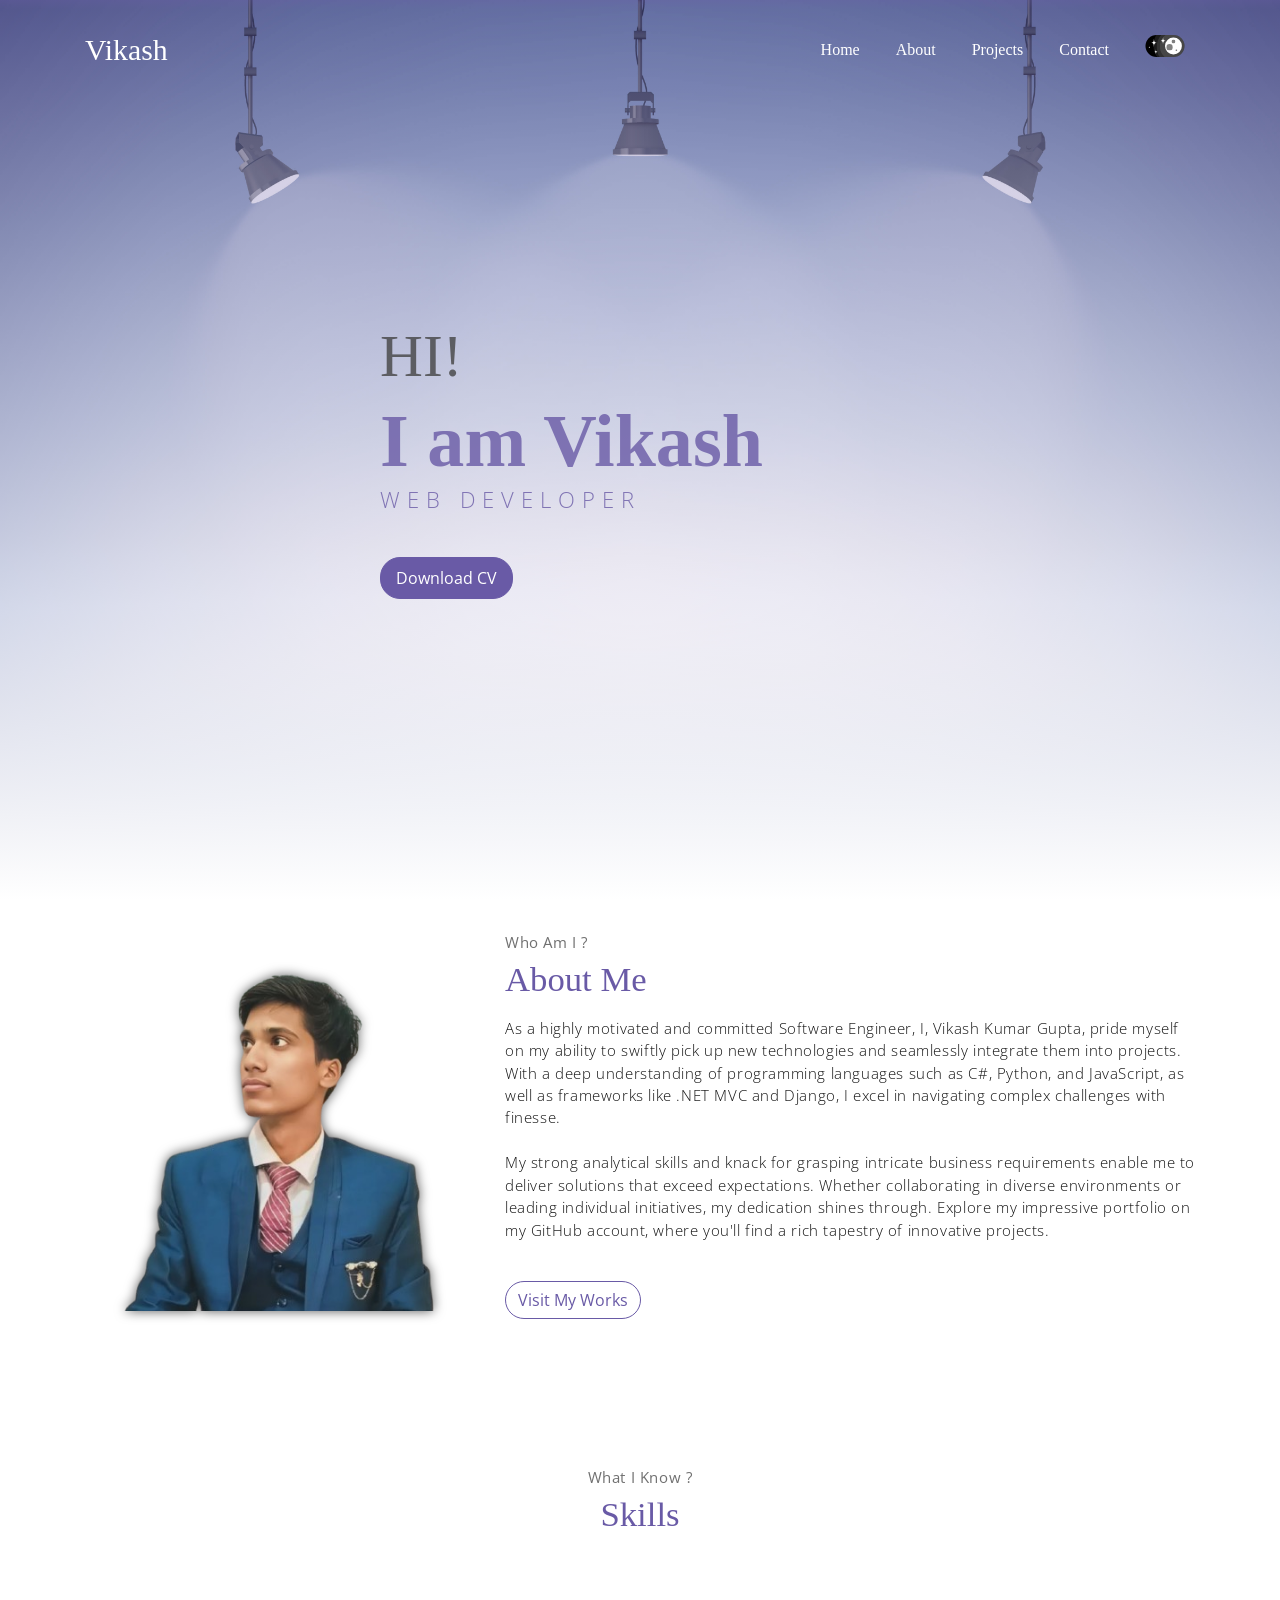
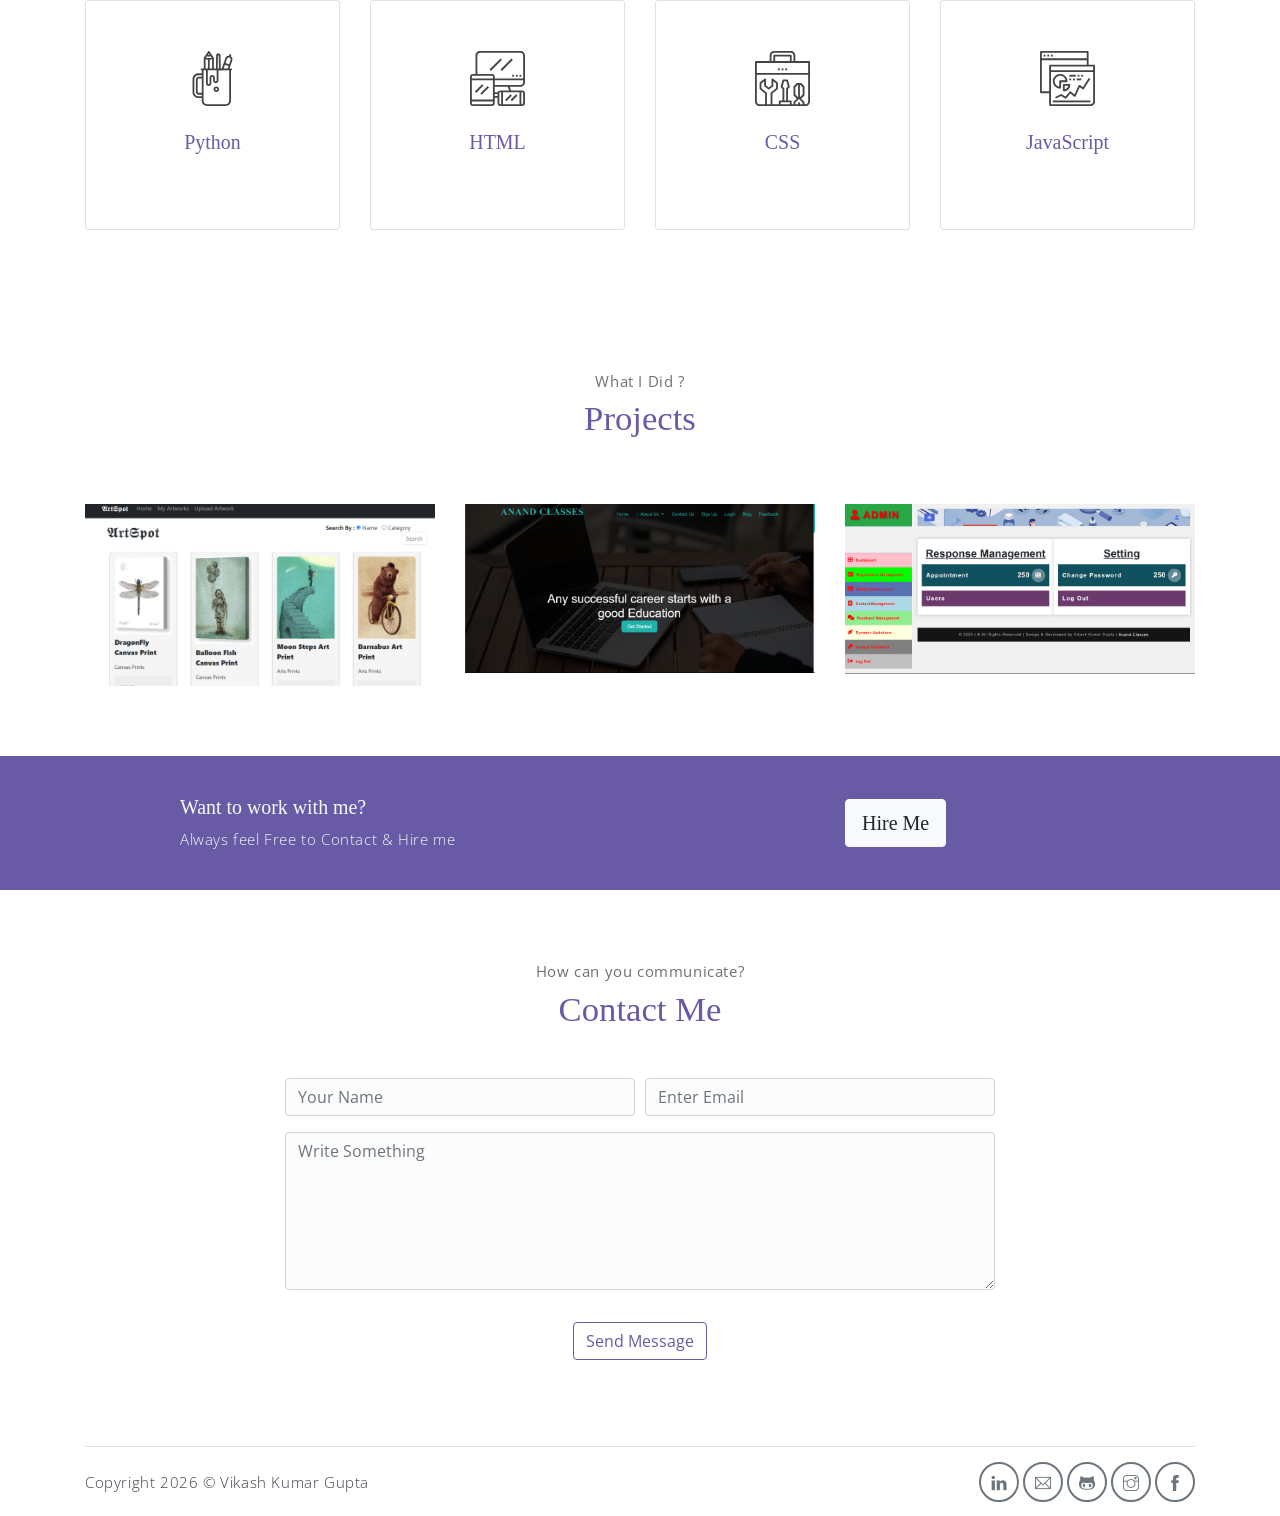
==== commit a75bad4b: "about section update" ====
--- a/index.html
+++ b/index.html
@@ -160,7 +160,7 @@
                         As a highly motivated and committed Software Engineer, I, Vikash Kumar Gupta, pride myself on my
                         ability to swiftly pick up new technologies and seamlessly integrate them into projects. With a
                         deep understanding of programming languages such as C#, Python, and JavaScript, as well as
-                        frameworks like .NET and Django, I excel in navigating complex challenges with finesse.
+                        frameworks like .NET MVC and Django, I excel in navigating complex challenges with finesse.
                         <br><br>
                         My strong analytical skills and knack for grasping intricate business requirements enable me to
                         deliver solutions that exceed expectations. Whether collaborating in diverse environments or
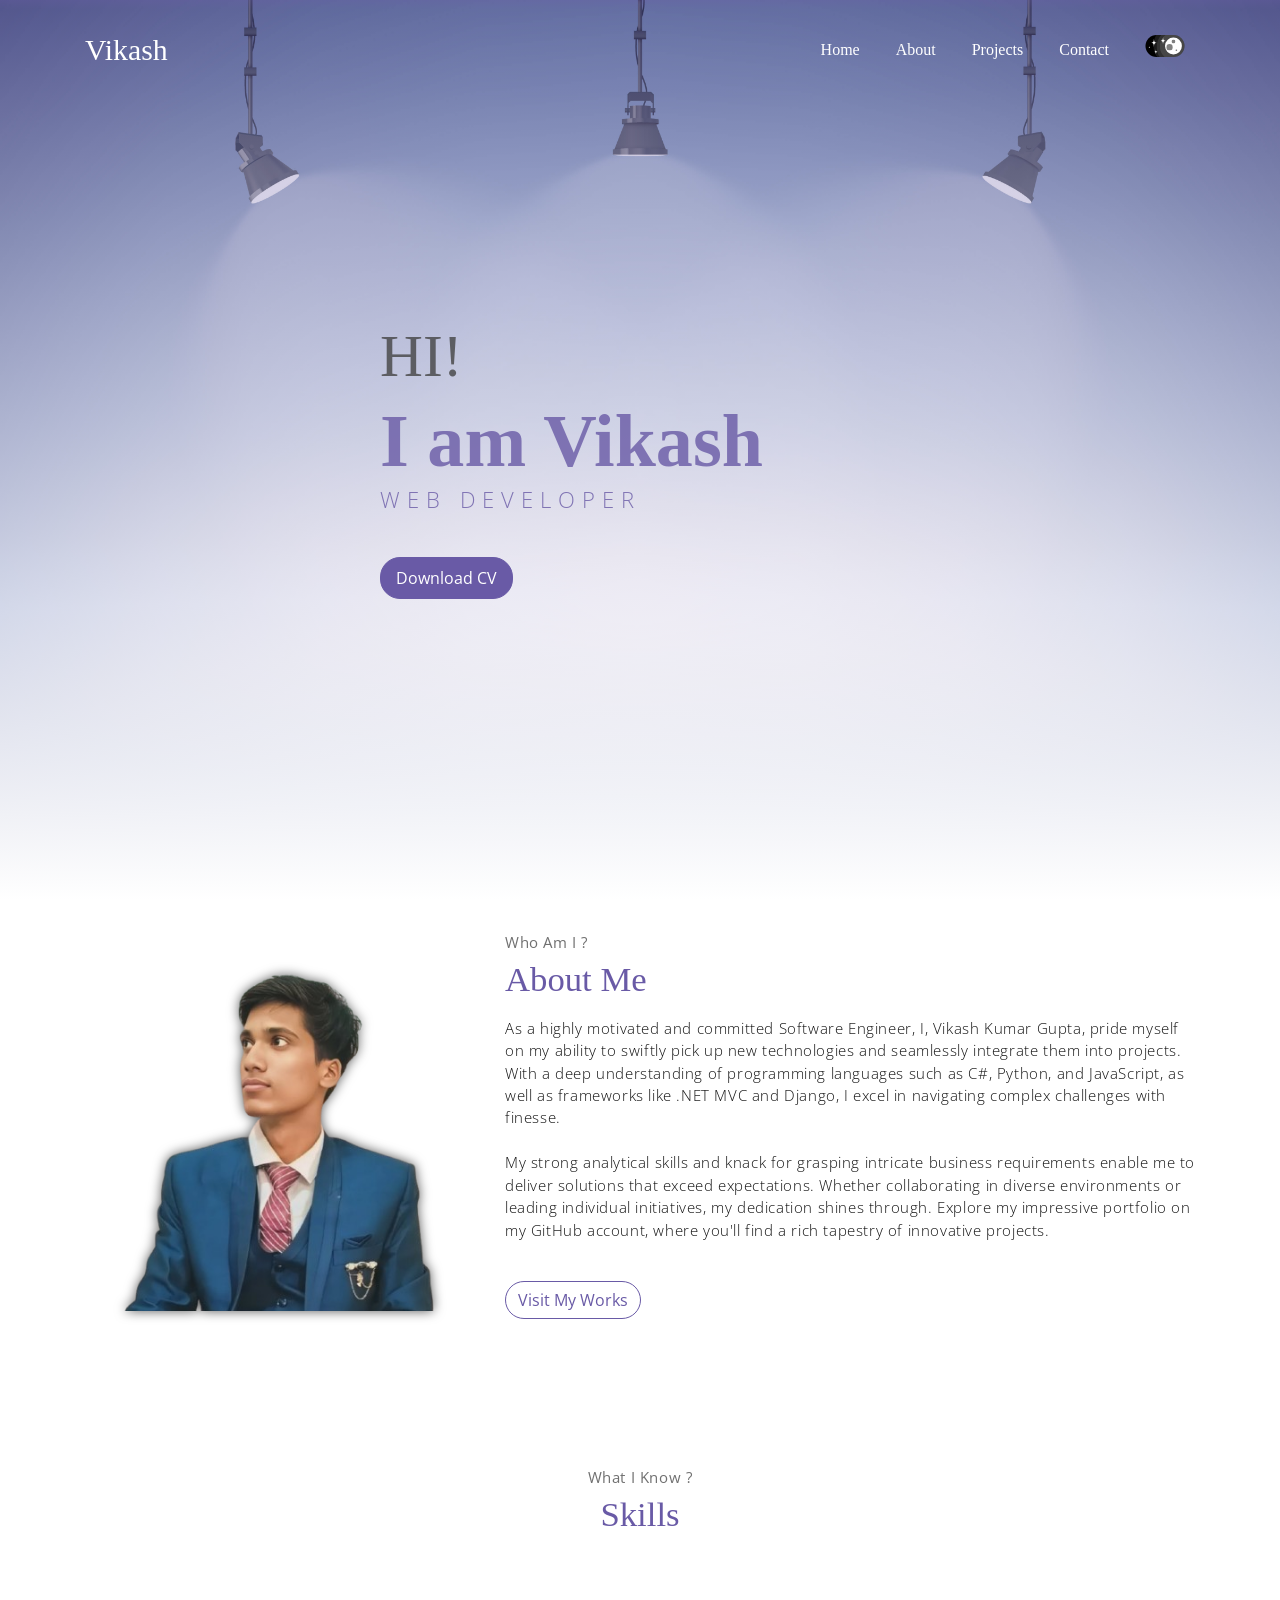
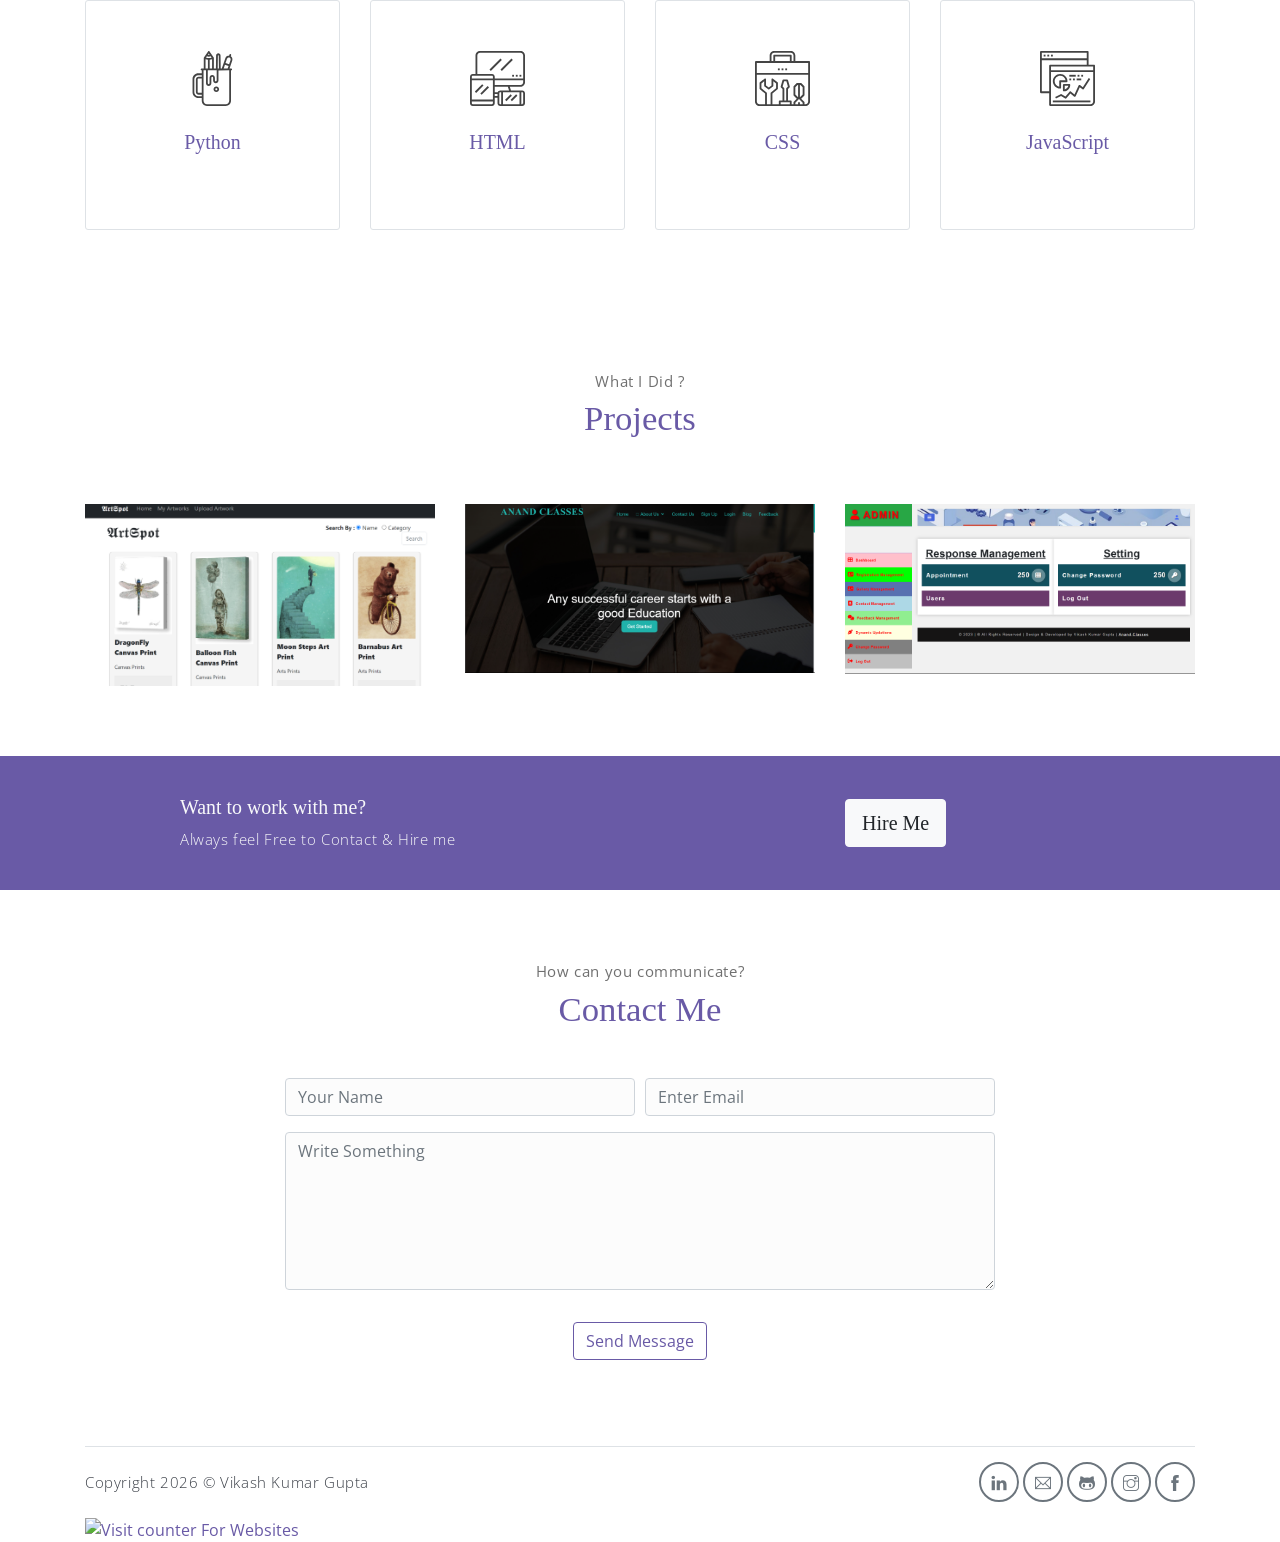
==== commit 0b0d9e0e: "tracker in" ====
--- a/index.html
+++ b/index.html
@@ -365,6 +365,15 @@
                         class="ti-facebook"></i></a>
             </div>
         </footer>
+
+
+        <!-- hitwebcounter Code START -->
+<a href="https://www.hitwebcounter.com" target="_blank">
+<img src="https://hitwebcounter.com/counter/counter.php?page=21274823&style=0030&nbdigits=5&type=page&initCount=0" title="Counter Widget" Alt="Visit counter For Websites"   border="0" /></a>                                    
+                                    
+                                        
+                                          
+                            
     </div> <!-- end of page footer -->
 
     <!-- core  -->
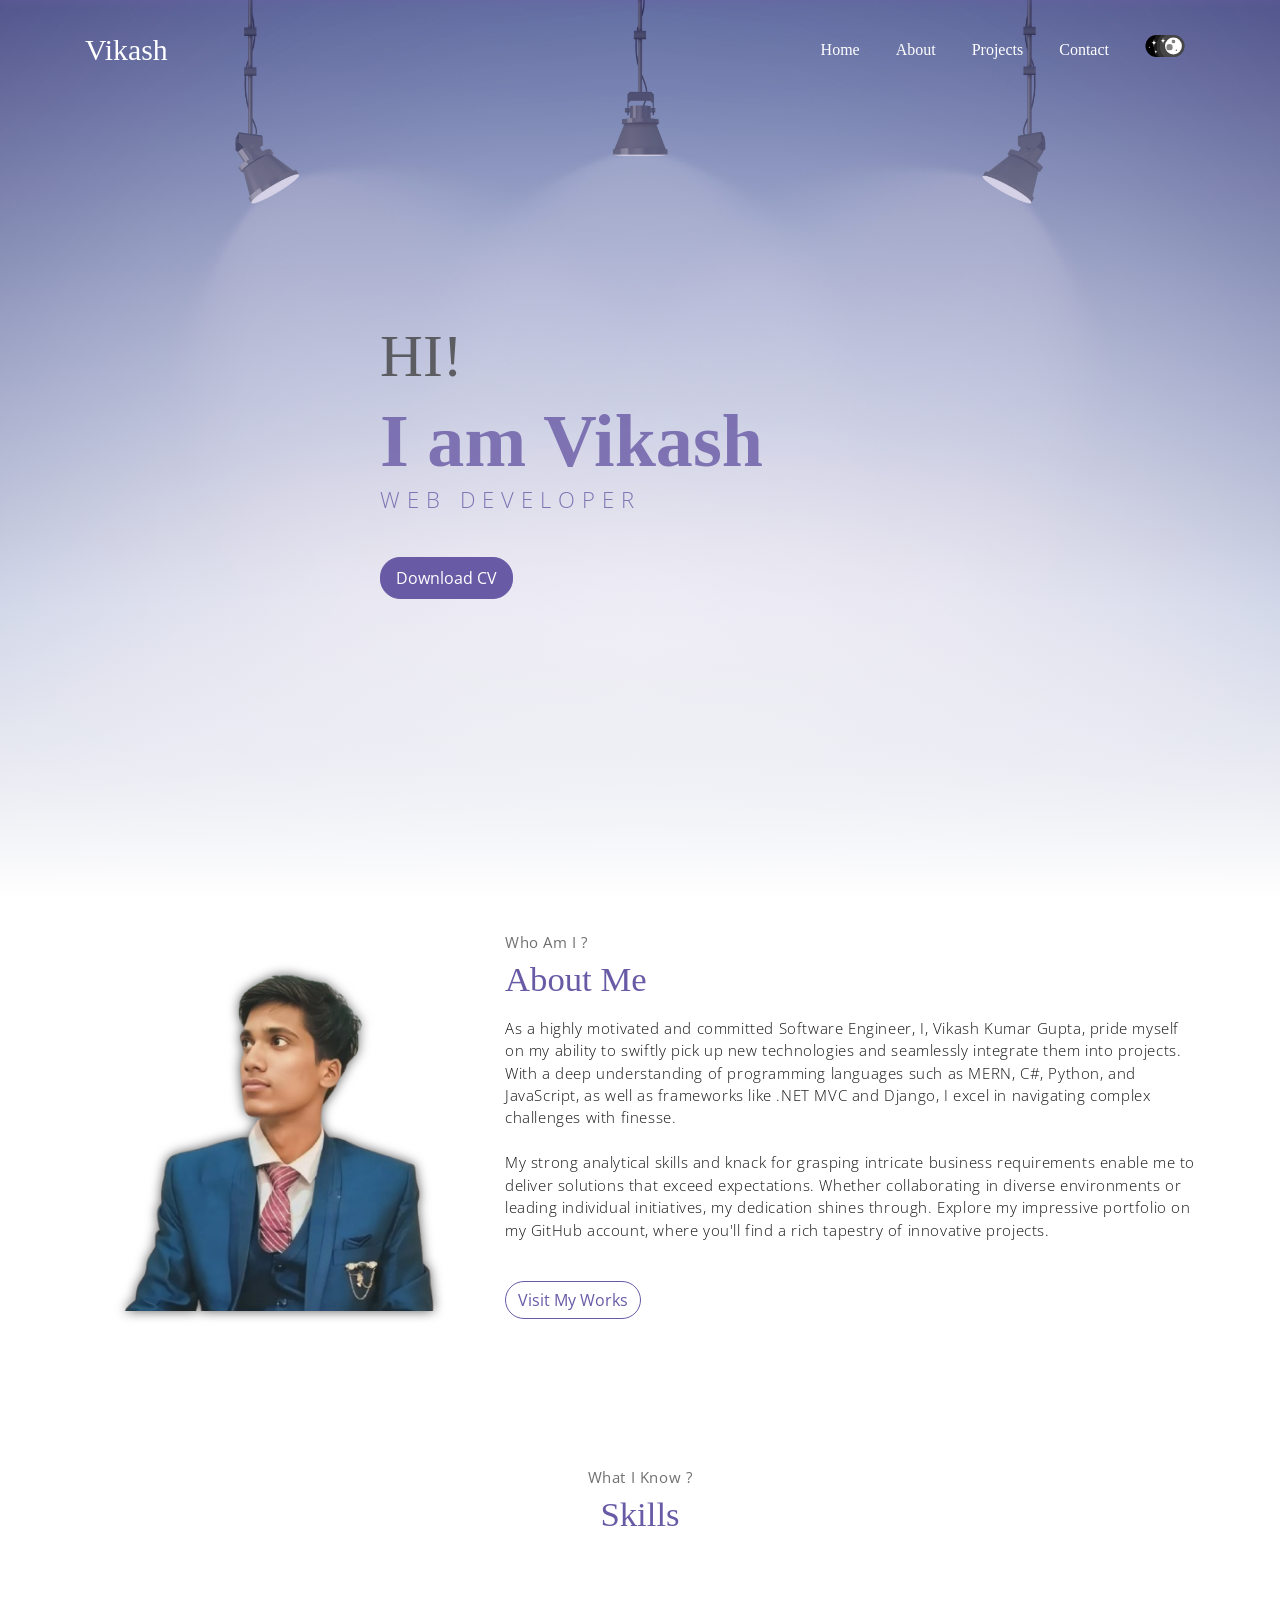
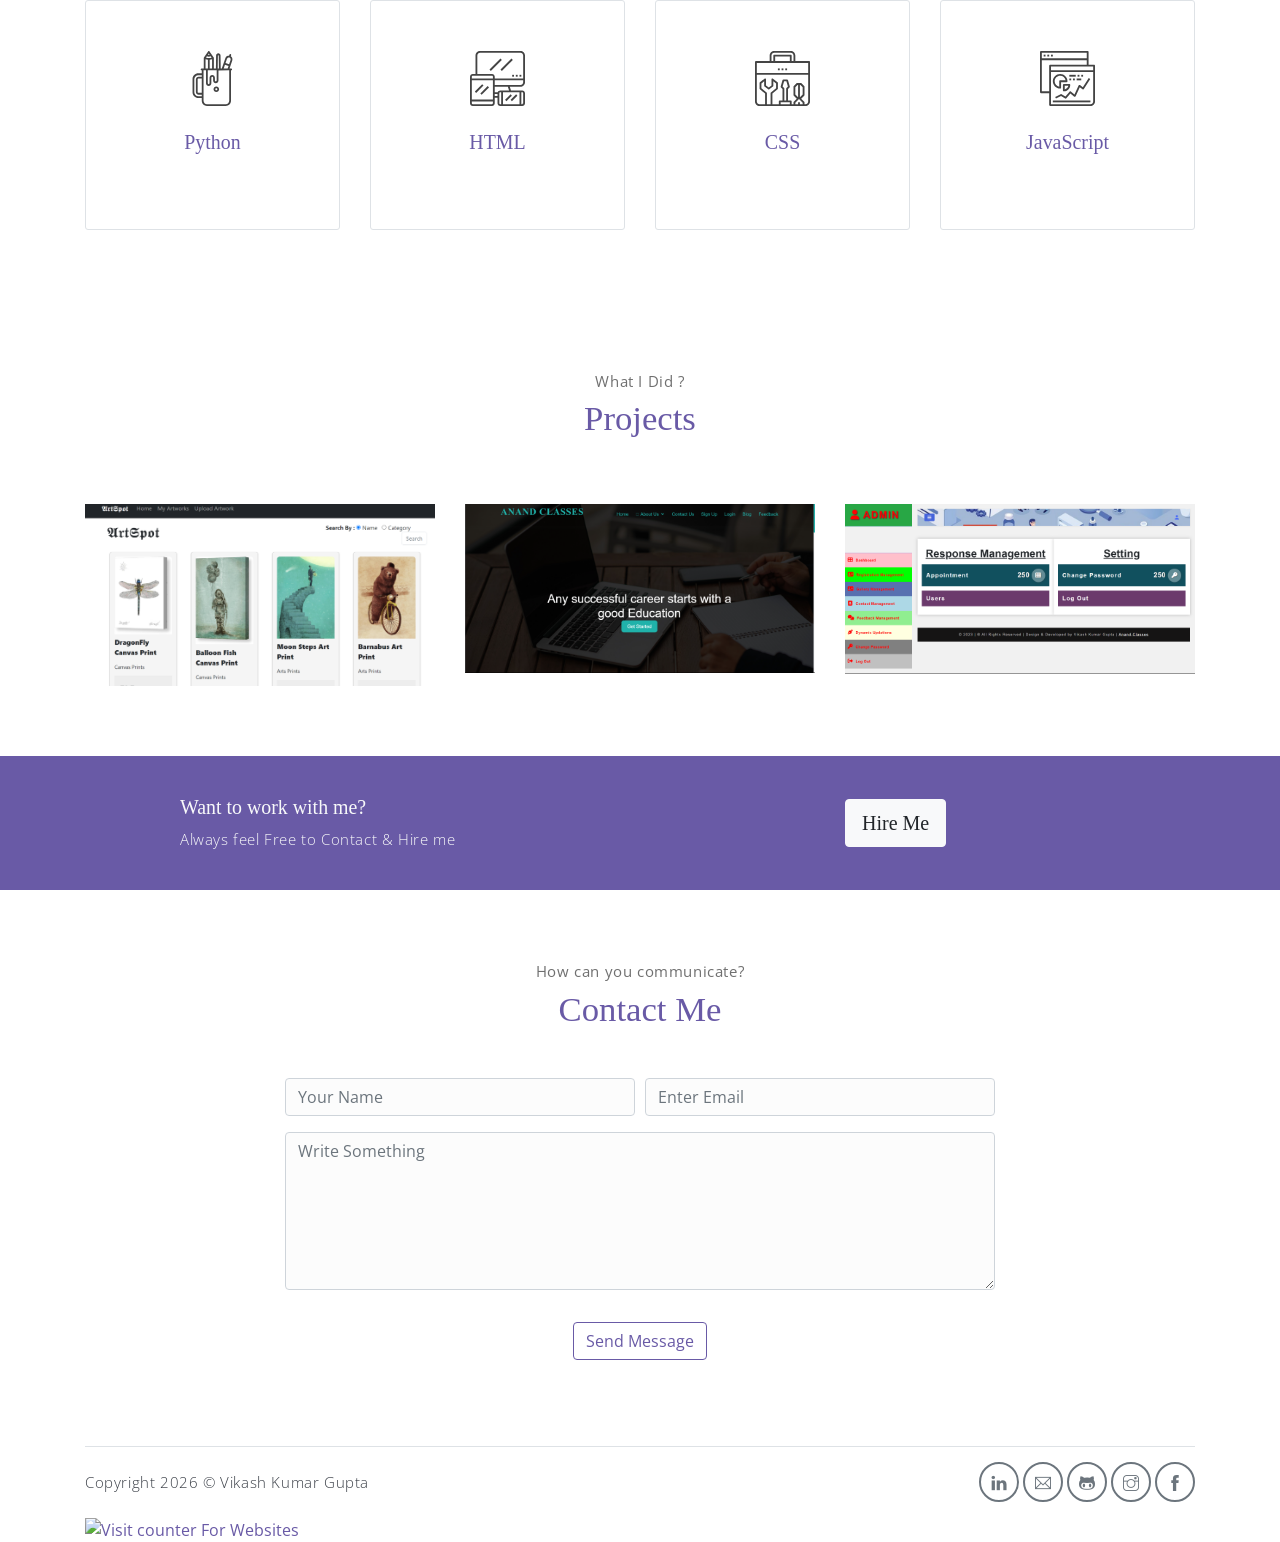
==== commit 48a11515: "About Section Update" ====
--- a/index.html
+++ b/index.html
@@ -159,7 +159,7 @@
                     <p>
                         As a highly motivated and committed Software Engineer, I, Vikash Kumar Gupta, pride myself on my
                         ability to swiftly pick up new technologies and seamlessly integrate them into projects. With a
-                        deep understanding of programming languages such as C#, Python, and JavaScript, as well as
+                        deep understanding of programming languages such as MERN, C#, Python, and JavaScript, as well as
                         frameworks like .NET MVC and Django, I excel in navigating complex challenges with finesse.
                         <br><br>
                         My strong analytical skills and knack for grasping intricate business requirements enable me to
@@ -369,7 +369,7 @@
 
         <!-- hitwebcounter Code START -->
 <a href="https://www.hitwebcounter.com" target="_blank">
-<img src="https://hitwebcounter.com/counter/counter.php?page=21274823&style=0030&nbdigits=5&type=page&initCount=0" title="Counter Widget" Alt="Visit counter For Websites"   border="0" /></a>                                    
+<img src="https://hitwebcounter.com/counter/counter.php?page=21274823&style=0020&nbdigits=3&type=page&initCount=50" title="Counter Widget" Alt="Visit counter For Websites"   border="0" /></a>                                    
                                     
                                         
                                           
